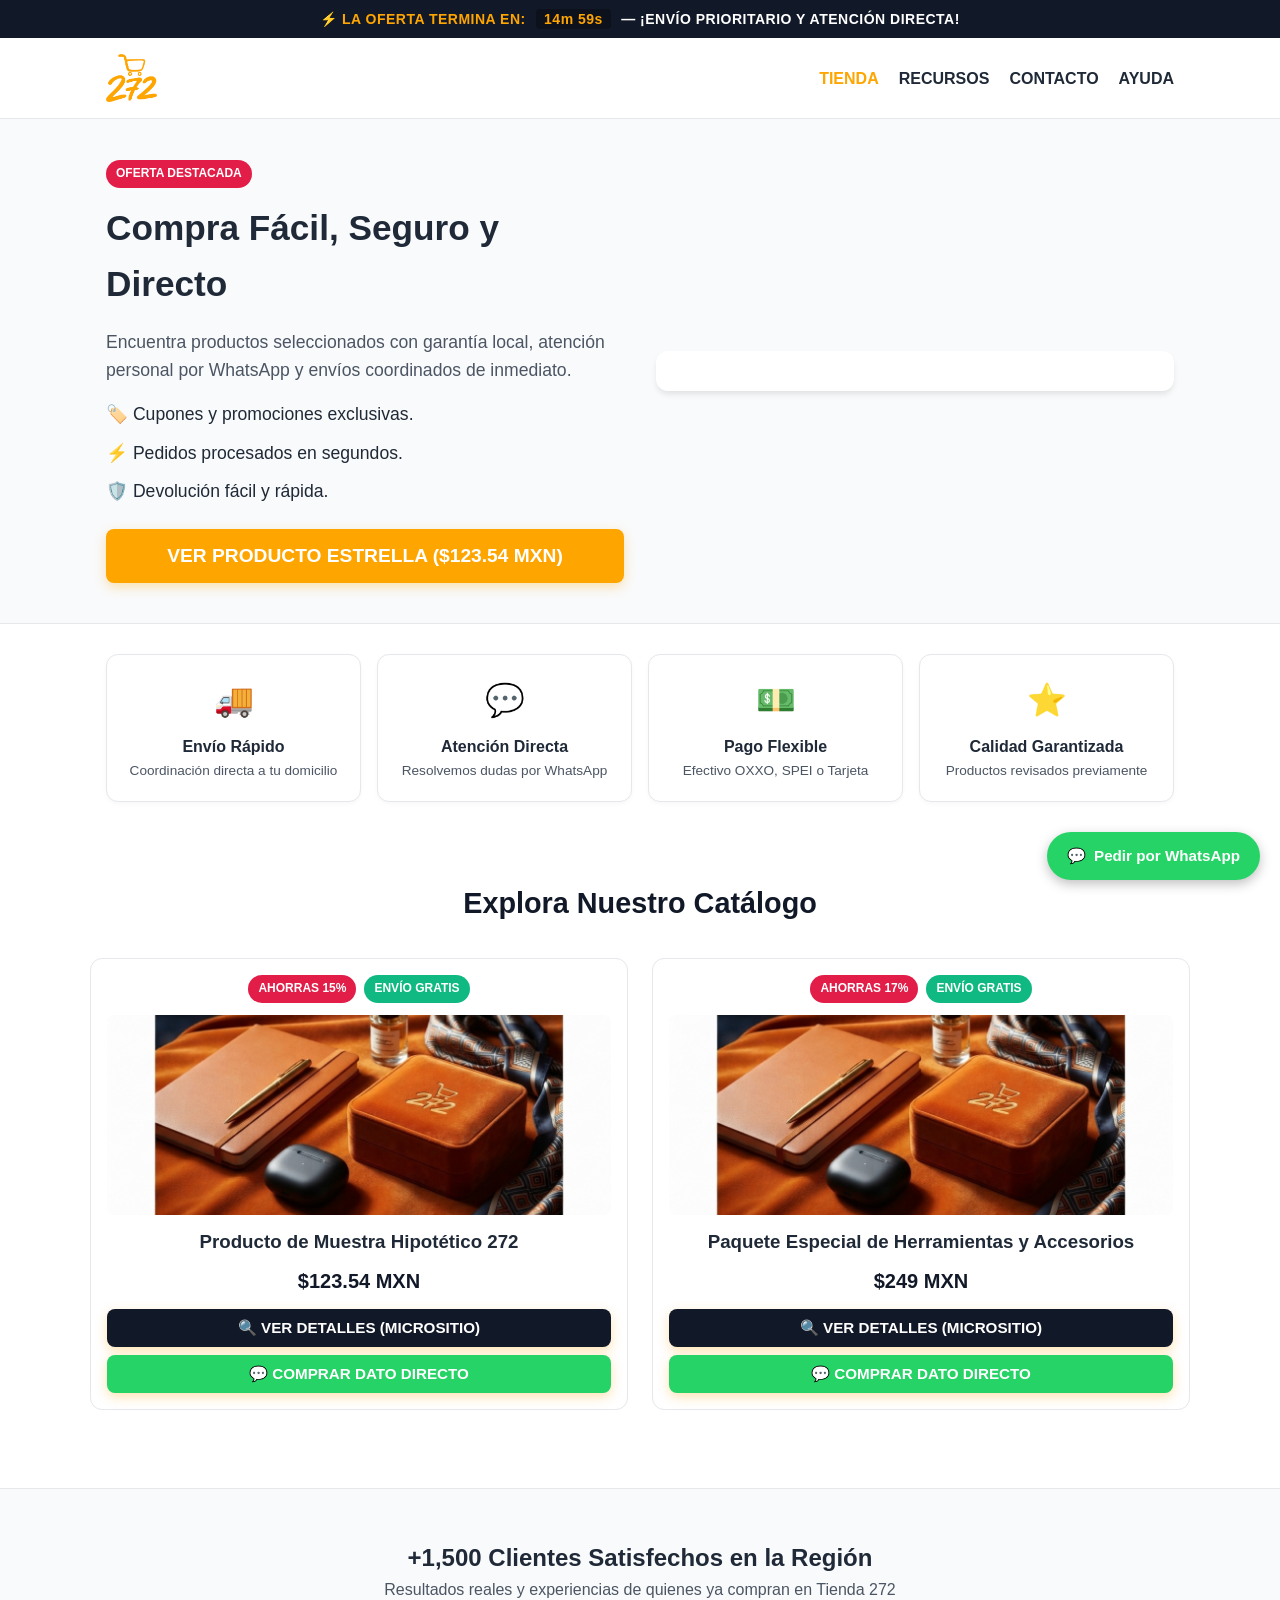
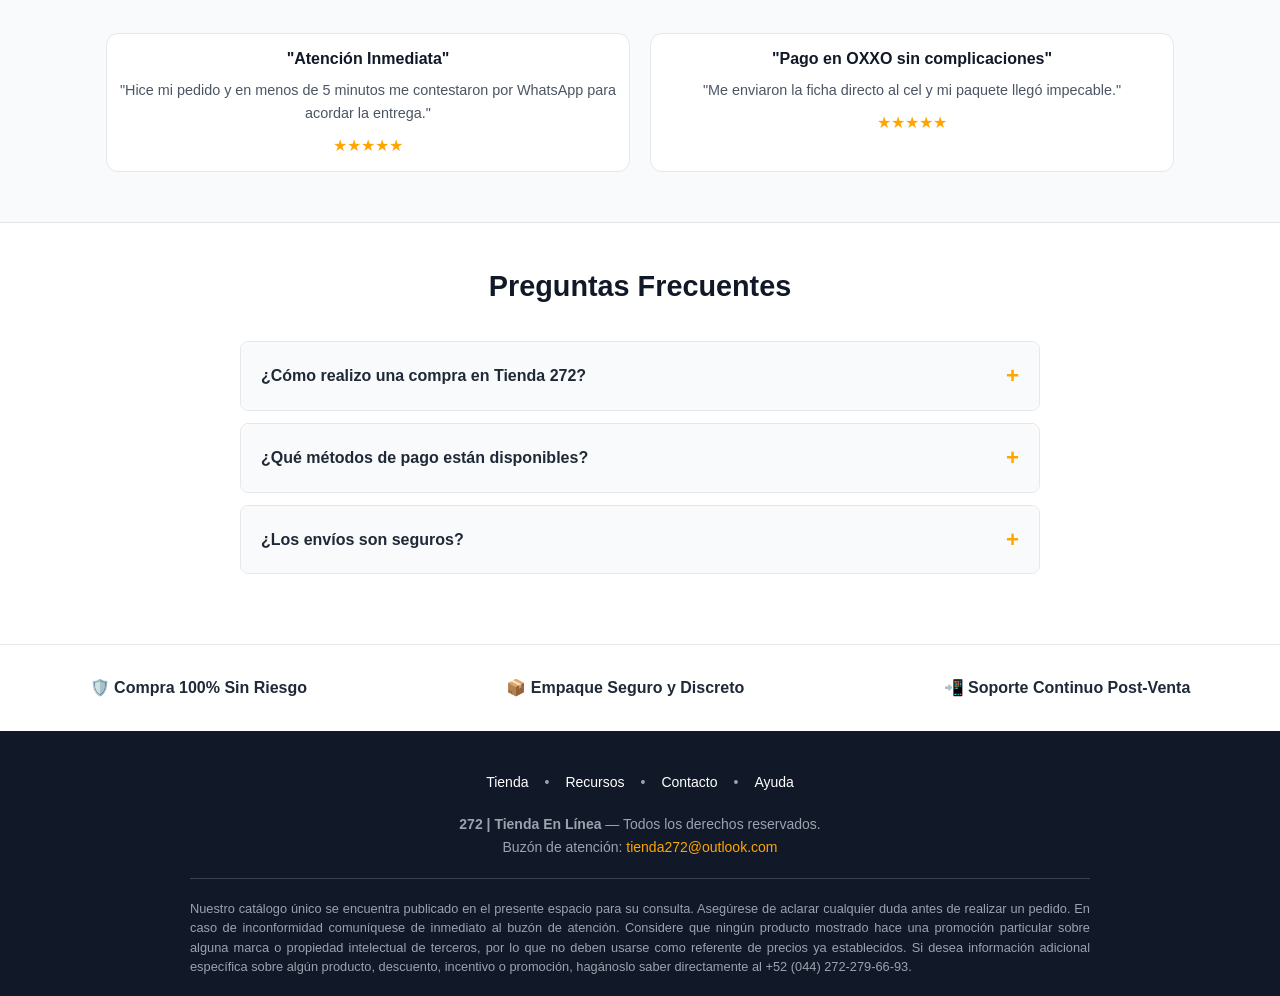
==== index.html @ 4015ac0c "Update index.html" ====
<!DOCTYPE html>
<html lang="es">
<head>
  <meta charset="UTF-8">
  <meta name="viewport" content="width=device-width, initial-scale=1.0">
  <meta name="description" content="Tu nuevo espacio para encontrar OFERTAS GANADORAS - Tienda 272">
  <title>¡Compra fácil, seguro y en línea! | Tienda 272</title>
  <link rel="stylesheet" href="styles.css">
</head>
<body>

  <!-- 1. Barra de Anuncio Superior con TIMER DINÁMICO estilo Bleame -->
  <div class="top-bar">
    ⚡ <span>LA OFERTA TERMINA EN:</span> 
    <span id="banner-timer" style="font-weight: 800; background: rgba(0,0,0,0.3); padding: 2px 8px; border-radius: 4px; margin: 0 6px;">14m 59s</span> 
    — ¡ENVÍO PRIORITARIO Y ATENCIÓN DIRECTA!
  </div>

  <!-- 2. Encabezado de Marca -->
  <header class="header">
    <div class="container header-content">
      <div class="logo">
        <a href="index.html">
          <img src="Imagenes/logo.png" alt="Logotipo de 272">
        </a>
      </div>
      <nav>
        <ul class="nav-links">
          <li><a href="index.html" style="color: var(--primary-color);">TIENDA</a></li>
          <li><a href="recursos.html">RECURSOS</a></li>
          <li><a href="contacto.html">CONTACTO</a></li>
          <li><a href="ayuda.html">AYUDA</a></li>
        </ul>
      </nav>
    </div>
  </header>

  <!-- 3. Bloque Héroe Principal -->
  <section class="hero">
    <div class="container hero-grid">
      <div class="hero-text">
        <span class="badge" style="margin-bottom: 12px; display: inline-block;">OFERTA DESTACADA</span>
        <h1>Compra Fácil, Seguro y Directo</h1>
        <p style="font-size: 1.1rem; color: var(--text-muted); margin-bottom: 16px;">
          Encuentra productos seleccionados con garantía local, atención personal por WhatsApp y envíos coordinados de inmediato.
        </p>
        <ul class="hero-features">
          <li>🏷️ Cupones y promociones exclusivas.</li>
          <li>⚡ Pedidos procesados en segundos.</li>
          <li>🛡️ Devolución fácil y rápida.</li>
        </ul>
        <div style="margin-top: 24px;">
          <a href="producto.html?id=prod-001">
            <button class="btn-buy">VER PRODUCTO ESTRELLA ($123.54 MXN)</button>
          </a>
        </div>
      </div>
      <div class="hero-widget">
        <!-- Widget JotForm -->
        <div id="JFWebsiteWidget-01a0fb468d207000872e0f8fd9fb8fdd6aa9"></div>
        <script src="https://www.jotform.com/website-widgets/embed/01a0fb468d207000872e0f8fd9fb8fdd6aa9" defer></script>
      </div>
    </div>
  </section>

  <!-- 4. Beneficios Rápidos (Value Props) -->
  <section class="container">
    <div class="value-props-grid">
      <div class="value-card">
        <span>🚚</span>
        <h4>Envío Rápido</h4>
        <p style="font-size: 0.85rem; color: var(--text-muted);">Coordinación directa a tu domicilio</p>
      </div>
      <div class="value-card">
        <span>💬</span>
        <h4>Atención Directa</h4>
        <p style="font-size: 0.85rem; color: var(--text-muted);">Resolvemos dudas por WhatsApp</p>
      </div>
      <div class="value-card">
        <span>💵</span>
        <h4>Pago Flexible</h4>
        <p style="font-size: 0.85rem; color: var(--text-muted);">Efectivo OXXO, SPEI o Tarjeta</p>
      </div>
      <div class="value-card">
        <span>⭐</span>
        <h4>Calidad Garantizada</h4>
        <p style="font-size: 0.85rem; color: var(--text-muted);">Productos revisados previamente</p>
      </div>
    </div>
  </section>

  <!-- 5. Catálogo de Productos -->
  <main class="container products-section">
    <h2 class="section-title">Explora Nuestro Catálogo</h2>
    <div id="catalog-container" class="catalog-grid">
      <!-- Carga dinámica desde app.js -->
    </div>
  </main>

  <!-- 6. Prueba Social / Testimonios -->
  <section class="social-proof-section">
    <div class="container">
      <h2>+1,500 Clientes Satisfechos en la Región</h2>
      <p style="color: var(--text-muted);">Resultados reales y experiencias de quienes ya compran en Tienda 272</p>
      
      <div class="comparison-grid">
        <div class="comparison-card">
          <p style="font-weight: 700; color: var(--dark-bg);">"Atención Inmediata"</p>
          <p style="font-size: 0.9rem; color: var(--text-muted); margin: 8px 0;">
            "Hice mi pedido y en menos de 5 minutos me contestaron por WhatsApp para acordar la entrega."
          </p>
          <span style="color: var(--primary-color);">★★★★★</span>
        </div>
        <div class="comparison-card">
          <p style="font-weight: 700; color: var(--dark-bg);">"Pago en OXXO sin complicaciones"</p>
          <p style="font-size: 0.9rem; color: var(--text-muted); margin: 8px 0;">
            "Me enviaron la ficha directo al cel y mi paquete llegó impecable."
          </p>
          <span style="color: var(--primary-color);">★★★★★</span>
        </div>
      </div>
    </div>
  </section>

  <!-- 7. Preguntas Frecuentes Accordion -->
  <section class="container" style="padding: 40px 16px;">
    <h2 class="section-title">Preguntas Frecuentes</h2>
    <div class="faq-container">
      <details class="faq-accordion">
        <summary>¿Cómo realizo una compra en Tienda 272?</summary>
        <p>Solo elige tu producto, haz clic en "Ver Detalles" y presiona el botón de compra por WhatsApp o llena el formulario para recibir atención inmediata.</p>
      </details>
      <details class="faq-accordion">
        <summary>¿Qué métodos de pago están disponibles?</summary>
        <p>Aceptamos depósitos en OXXO, transferencias SPEI, tarjetas de crédito/débito y pagos acordados vía WhatsApp.</p>
      </details>
      <details class="faq-accordion">
        <summary>¿Los envíos son seguros?</summary>
        <p>Sí, coordinamos cada entrega de forma personalizada para garantizar que el producto llegue en óptimas condiciones a tus manos.</p>
      </details>
    </div>
  </section>

  <!-- 8. Garantía de Riesgo Cero -->
  <section class="risk-free-bar">
    <div>
      <strong>🛡️ Compra 100% Sin Riesgo</strong>
    </div>
    <div>
      <strong>📦 Empaque Seguro y Discreto</strong>
    </div>
    <div>
      <strong>📲 Soporte Continuo Post-Venta</strong>
    </div>
  </section>

  <!-- 9. Pie de Página -->
  <footer class="footer">
    <div class="container">
      <div class="footer-nav">
        <a href="index.html">Tienda</a> •
        <a href="recursos.html">Recursos</a> •
        <a href="contacto.html">Contacto</a> •
        <a href="ayuda.html">Ayuda</a>
      </div>

      <p style="text-align: center;">
        <strong>272 | Tienda En Línea</strong> — Todos los derechos reservados.<br>
        Buzón de atención: <a href="mailto:tienda272@outlook.com" style="color: var(--primary-color);">tienda272@outlook.com</a>
      </p>

      <div class="footer-disclaimer">
        Nuestro catálogo único se encuentra publicado en el presente espacio para su consulta. Asegúrese de aclarar cualquier duda antes de realizar un pedido. En caso de inconformidad comuníquese de inmediato al buzón de atención. Considere que ningún producto mostrado hace una promoción particular sobre alguna marca o propiedad intelectual de terceros, por lo que no deben usarse como referente de precios ya establecidos. Si desea información adicional específica sobre algún producto, descuento, incentivo o promoción, hagánoslo saber directamente al +52 (044) 272-279-66-93.
      </div>
    </div>
  </footer>

<!-- Botón Flotante de Atención Directa -->
<a href="https://wa.me/522722796693?text=Hola%20Tienda%20272,%20tengo%20una%20consulta%20sobre%20un%20producto" class="whatsapp-float" target="_blank">
  <span>💬</span> Pedir por WhatsApp
</a>
  
  <script src="app.js"></script>
</body>
</html>
---- styles.css ----
/* ==========================================
   TIENDA 272 - SISTEMA DE ESTILOS GLOBALES
   ========================================== */
:root {
  --primary-color: #ffa500; /* Naranja 272 */
  --primary-hover: #e09200;
  --dark-bg: #111827;      /* Navy / Oscuro elegante */
  --card-bg: #f9fafb;      /* Gris ultra claro para bloques */
  --text-main: #1f2937;    /* Texto principal lectura */
  --text-muted: #4b5563;   /* Texto secundario */
  --accent-red: #e11d48;   /* Etiquetas de descuento */
  --border-color: #e5e7eb;
  --max-width: 1100px;
  --font-family: 'Segoe UI', Roboto, Helvetica, Arial, sans-serif;
}

* {
  box-sizing: border-box;
  margin: 0;
  padding: 0;
}

body {
  font-family: var(--font-family);
  background-color: #ffffff;
  color: var(--text-main);
  line-height: 1.6;
}

a {
  text-decoration: none;
  color: inherit;
}

img {
  max-width: 100%;
  height: auto;
  display: block;
}

.container {
  max-width: var(--max-width);
  margin: 0 auto;
  padding: 0 16px;
}

/* --- BANNER SUPERIOR DE ANUNCIO --- */
.top-bar {
  background-color: var(--dark-bg);
  color: #ffffff;
  text-align: center;
  padding: 8px 16px;
  font-size: 0.875rem;
  font-weight: 600;
  letter-spacing: 0.5px;
}

.top-bar span {
  color: var(--primary-color);
}

/* --- ENCABEZADO Y NAVEGACIÓN --- */
.header {
  background-color: #ffffff;
  border-bottom: 1px solid var(--border-color);
  padding: 16px 0;
  position: sticky;
  top: 0;
  z-index: 100;
}

.header-content {
  display: flex;
  align-items: center;
  justify-content: space-between;
  flex-wrap: wrap;
  gap: 16px;
}

.logo img {
  max-height: 48px;
}

.nav-links {
  display: flex;
  gap: 20px;
  list-style: none;
}

.nav-links a {
  font-weight: 600;
  color: var(--text-main);
  transition: color 0.2s;
}

.nav-links a:hover {
  color: var(--primary-color);
}

/* --- BLOQUE HÉROE --- */
.hero {
  background-color: var(--card-bg);
  padding: 40px 0;
  border-bottom: 1px solid var(--border-color);
}

.hero-grid {
  display: grid;
  grid-template-columns: 1fr 1fr;
  gap: 32px;
  align-items: center;
}

.hero-text h1 {
  font-size: 2.2rem;
  color: var(--text-main);
  margin-bottom: 16px;
}

.hero-features {
  list-style: none;
  margin-top: 16px;
}

.hero-features li {
  font-size: 1.1rem;
  margin-bottom: 10px;
  display: flex;
  align-items: center;
  gap: 8px;
}

.hero-widget {
  background: #ffffff;
  padding: 20px;
  border-radius: 12px;
  box-shadow: 0 4px 6px -1px rgba(0, 0, 0, 0.1);
}

/* --- TARJETA DE PRODUCTO ESTILO DTC (BLEAME/TEMU) --- */
.products-section {
  padding: 48px 0;
}

.section-title {
  text-align: center;
  font-size: 1.8rem;
  margin-bottom: 32px;
  color: var(--dark-bg);
}

.product-card {
  display: grid;
  grid-template-columns: 1fr 1fr;
  gap: 32px;
  background: #ffffff;
  border: 1px solid var(--border-color);
  border-radius: 16px;
  padding: 24px;
  box-shadow: 0 10px 15px -3px rgba(0, 0, 0, 0.05);
}

.product-badges {
  display: flex;
  gap: 8px;
  margin-bottom: 12px;
}

.badge {
  background: var(--accent-red);
  color: #ffffff;
  padding: 4px 10px;
  border-radius: 20px;
  font-size: 0.75rem;
  font-weight: 700;
}

.badge-free-shipping {
  background: #10b981;
}

.product-price-box {
  display: flex;
  align-items: baseline;
  gap: 12px;
  margin: 16px 0;
}

.price-current {
  font-size: 2rem;
  font-weight: 800;
  color: var(--dark-bg);
}

.btn-buy {
  display: block;
  width: 100%;
  background-color: var(--primary-color);
  color: #ffffff;
  text-align: center;
  padding: 16px;
  border-radius: 8px;
  font-size: 1.2rem;
  font-weight: 700;
  border: none;
  cursor: pointer;
  transition: background-color 0.2s;
  box-shadow: 0 4px 12px rgba(255, 166, 0, 0.3);
}

.btn-buy:hover {
  background-color: var(--primary-hover);
}

/* --- BANNER Y PIE DE PÁGINA --- */
.banner {
  text-align: center;
  margin: 40px 0;
}

.footer {
  background-color: var(--dark-bg);
  color: #9ca3af;
  padding: 40px 0 20px 0;
  font-size: 0.875rem;
}

.footer-nav {
  display: flex;
  justify-content: center;
  gap: 16px;
  margin-bottom: 20px;
}

.footer-nav a {
  color: #ffffff;
}

.footer-disclaimer {
  max-width: 900px;
  margin: 20px auto 0 auto;
  line-height: 1.5;
  text-align: justify;
  font-size: 0.8rem;
  border-top: 1px solid #374151;
  padding-top: 20px;
}

/* --- ADAPTABILIDAD PARA MÓVILES --- */
@media (max-width: 768px) {
  .hero-grid, .product-card {
    grid-template-columns: 1fr;
  }
  
  .header-content {
    flex-direction: column;
  }
}

/* ==========================================
   SECCIONES ESTILO BLEAME / DTC
   ========================================== */

/* Bloque de Beneficios Rápidos */
.value-props-grid {
  display: grid;
  grid-template-columns: repeat(auto-fit, minmax(200px, 1fr));
  gap: 16px;
  margin: 30px 0;
  text-align: center;
}

.value-card {
  background: #fff;
  border: 1px solid var(--border-color);
  padding: 20px;
  border-radius: 12px;
  box-shadow: 0 2px 4px rgba(0,0,0,0.03);
}

.value-card span {
  font-size: 2rem;
  display: block;
  margin-bottom: 8px;
}

/* Grilla de Colección estilo "Shop Our Products" */
.catalog-grid {
  display: grid;
  grid-template-columns: repeat(auto-fit, minmax(240px, 1fr));
  gap: 24px;
  margin: 30px 0;
}

.product-item-card {
  background: #fff;
  border: 1px solid var(--border-color);
  border-radius: 12px;
  padding: 16px;
  text-align: center;
  transition: transform 0.2s, box-shadow 0.2s;
}

.product-item-card:hover {
  transform: translateY(-4px);
  box-shadow: 0 10px 20px rgba(0,0,0,0.08);
}

.product-item-card img {
  border-radius: 8px;
  margin-bottom: 12px;
  width: 100%;
  height: 200px;
  object-fit: cover;
}

/* Sección Antes y Después / Testimonios */
.social-proof-section {
  background: var(--card-bg);
  padding: 50px 0;
  text-align: center;
  border-top: 1px solid var(--border-color);
  border-bottom: 1px solid var(--border-color);
}

.comparison-grid {
  display: grid;
  grid-template-columns: repeat(auto-fit, minmax(280px, 1fr));
  gap: 20px;
  margin-top: 30px;
}

.comparison-card {
  background: #fff;
  border-radius: 12px;
  padding: 12px;
  border: 1px solid var(--border-color);
}

/* Acordeón de FAQ */
.faq-container {
  max-width: 800px;
  margin: 30px auto;
}

.faq-accordion {
  background: #fff;
  border: 1px solid var(--border-color);
  border-radius: 8px;
  margin-bottom: 12px;
  overflow: hidden;
}

.faq-accordion summary {
  padding: 16px 20px;
  font-weight: 700;
  cursor: pointer;
  background: var(--card-bg);
  list-style: none;
  display: flex;
  justify-content: space-between;
  align-items: center;
}

.faq-accordion summary::-webkit-details-marker {
  display: none;
}

.faq-accordion summary::after {
  content: "+";
  font-size: 1.4rem;
  color: var(--primary-color);
}

.faq-accordion[open] summary::after {
  content: "−";
}

.faq-accordion p {
  padding: 16px 20px;
  color: var(--text-muted);
  font-size: 0.95rem;
  border-top: 1px solid var(--border-color);
}

/* Barra de Riesgo Cero */
.risk-free-bar {
  display: flex;
  justify-content: space-around;
  flex-wrap: wrap;
  gap: 20px;
  padding: 30px 0;
  text-align: center;
  background: #fff;
  border-top: 1px solid var(--border-color);
}

/* ==========================================
   BOTÓN FLOTANTE DE WHATSAPP (CONVERSIÓN DIRECTA)
   ========================================== */
.whatsapp-float {
  position: fixed;
  bottom: 20px;
  right: 20px;
  background-color: #25d366;
  color: #fff;
  border-radius: 50px;
  padding: 12px 20px;
  font-weight: 700;
  font-size: 0.95rem;
  box-shadow: 0 4px 12px rgba(0,0,0,0.25);
  display: flex;
  align-items: center;
  gap: 8px;
  text-decoration: none;
  z-index: 9999;
  transition: transform 0.2s, background-color 0.2s;
}

.whatsapp-float:hover {
  transform: scale(1.05);
  background-color: #1eb954;
  color: #fff;
}
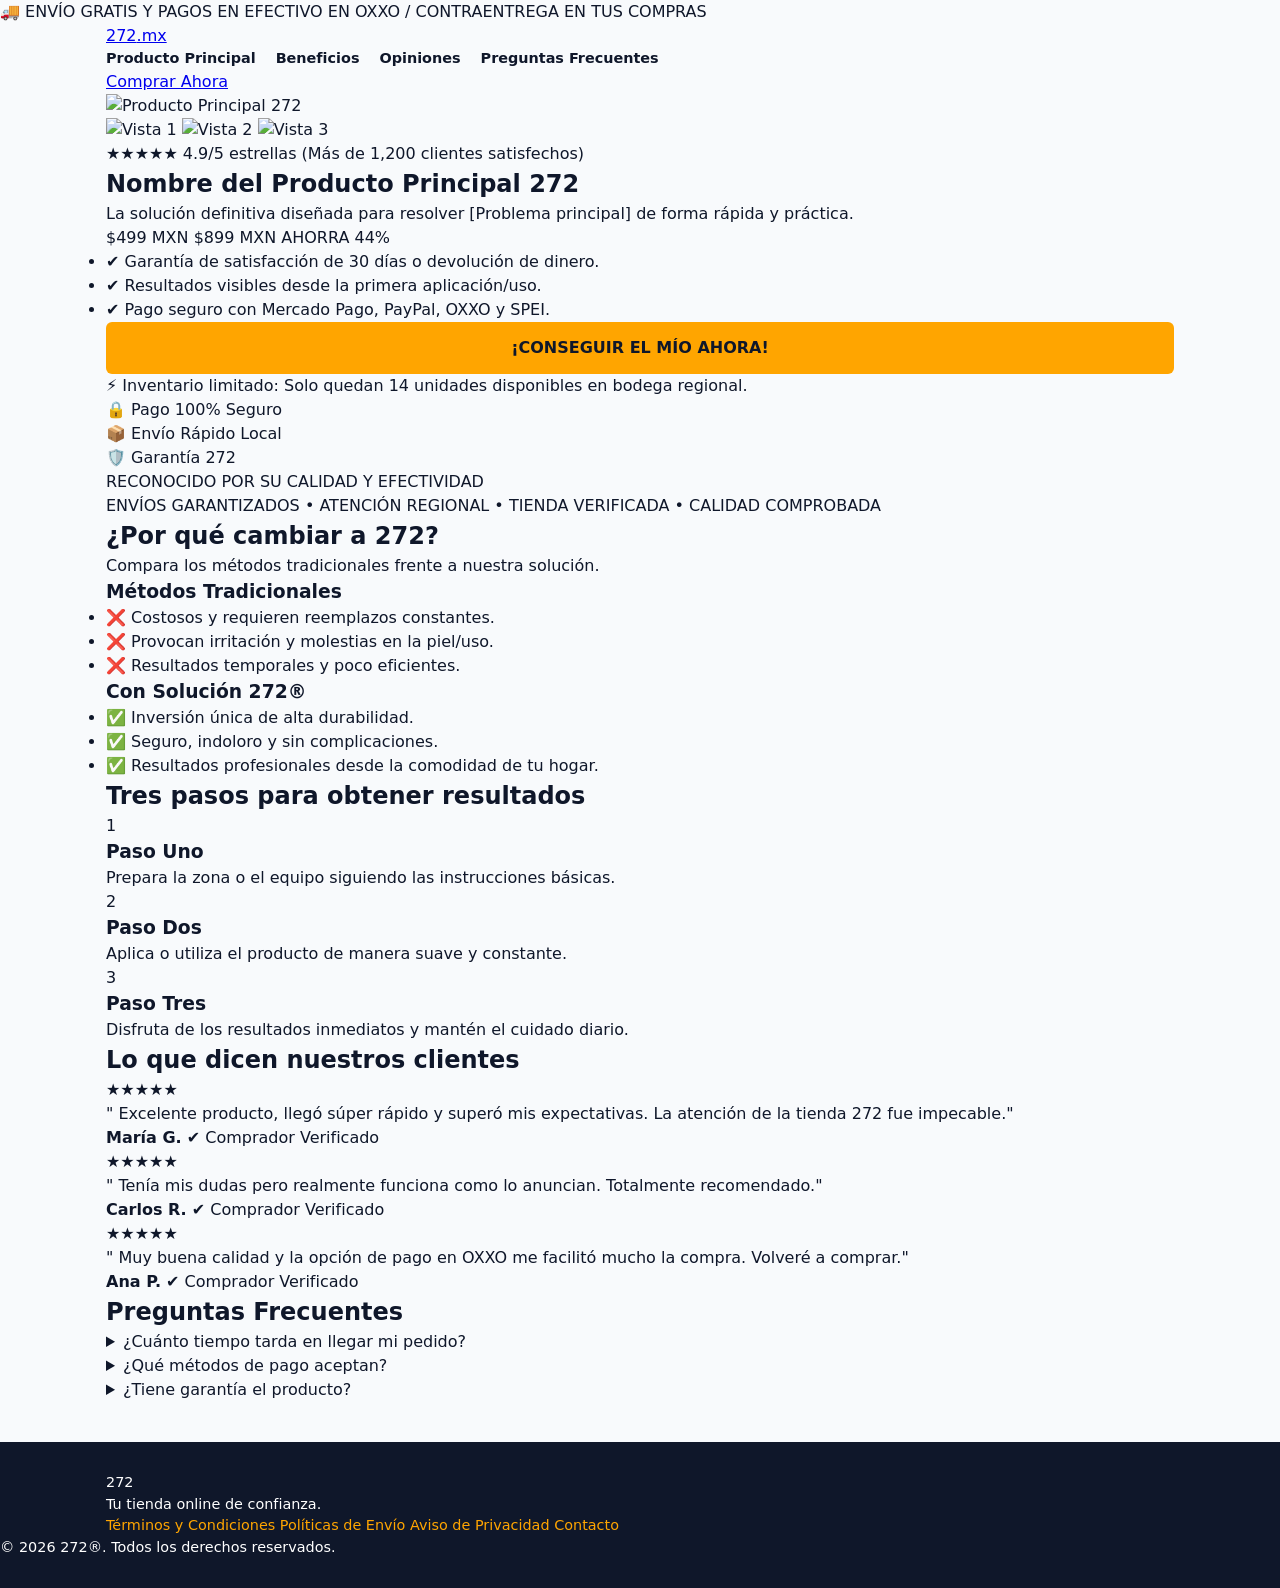
==== commit 42699fbe: "Update index.html" ====
--- a/index.html
+++ b/index.html
@@ -3,183 +3,255 @@
 <head>
   <meta charset="UTF-8">
   <meta name="viewport" content="width=device-width, initial-scale=1.0">
-  <meta name="description" content="Tu nuevo espacio para encontrar OFERTAS GANADORAS - Tienda 272">
-  <title>¡Compra fácil, seguro y en línea! | Tienda 272</title>
+  <title>272® | Tu tienda online de confianza</title>
+  <link rel="preconnect" href="https://fonts.googleapis.com">
+  <link rel="preconnect" href="https://fonts.gstatic.com" crossorigin>
+  <link href="https://fonts.googleapis.com/css2?family=Poppins:wght@400;500;600;700&display=swap" rel="stylesheet">
   <link rel="stylesheet" href="styles.css">
 </head>
 <body>
 
-  <!-- 1. Barra de Anuncio Superior con TIMER DINÁMICO estilo Bleame -->
-  <div class="top-bar">
-    ⚡ <span>LA OFERTA TERMINA EN:</span> 
-    <span id="banner-timer" style="font-weight: 800; background: rgba(0,0,0,0.3); padding: 2px 8px; border-radius: 4px; margin: 0 6px;">14m 59s</span> 
-    — ¡ENVÍO PRIORITARIO Y ATENCIÓN DIRECTA!
+  <!-- 1. BARRA DE ANUNCIOS (ANNOUNCEMENT BAR) -->
+  <div class="announcement-bar">
+    <p><!-- REEMPLAZAR: Texto de anuncio top --> 🚚 ENVÍO GRATIS Y PAGOS EN EFECTIVO EN OXXO / CONTRAENTREGA EN TUS COMPRAS</p>
   </div>
 
-  <!-- 2. Encabezado de Marca -->
-  <header class="header">
-    <div class="container header-content">
-      <div class="logo">
-        <a href="index.html">
-          <img src="Imagenes/logo.png" alt="Logotipo de 272">
-        </a>
-      </div>
-      <nav>
-        <ul class="nav-links">
-          <li><a href="index.html" style="color: var(--primary-color);">TIENDA</a></li>
-          <li><a href="recursos.html">RECURSOS</a></li>
-          <li><a href="contacto.html">CONTACTO</a></li>
-          <li><a href="ayuda.html">AYUDA</a></li>
+  <!-- 2. ENCABEZADO Y NAVEGACIÓN -->
+  <header class="navbar">
+    <div class="container nav-container">
+      <a href="#" class="brand-logo">
+        <!-- REEMPLAZAR: Logo o Nombre de la Marca -->
+        <span class="logo-accent">272</span>.mx
+      </a>
+      <nav class="nav-links">
+        <a href="#producto">Producto Principal</a>
+        <a href="#beneficios">Beneficios</a>
+        <a href="#testimonios">Opiniones</a>
+        <a href="#faq">Preguntas Frecuentes</a>
+      </nav>
+      <div class="nav-actions">
+        <a href="#comprar" class="btn btn-secondary-nav">Comprar Ahora</a>
+      </div>
+    </div>
+  </header>
+
+  <!-- 3. HERO SECTION / PRODUCTO PRINCIPAL (Estructura Bleame) -->
+  <section class="hero-section" id="producto">
+    <div class="container hero-grid">
+      
+      <!-- Galería de imágenes / Producto -->
+      <div class="product-gallery">
+        <div class="main-image-container">
+          <!-- REEMPLAZAR: Imagen principal del producto -->
+          <img src="https://via.placeholder.com/600x600?text=Imagen+Principal+Producto" alt="Producto Principal 272" id="mainImage">
+        </div>
+        <div class="thumbnail-list">
+          <!-- REEMPLAZAR: Miniaturas del producto -->
+          <img src="https://via.placeholder.com/100x100?text=Vista+1" class="thumb active" alt="Vista 1">
+          <img src="https://via.placeholder.com/100x100?text=Vista+2" class="thumb" alt="Vista 2">
+          <img src="https://via.placeholder.com/100x100?text=Vista+3" class="thumb" alt="Vista 3">
+        </div>
+      </div>
+
+      <!-- Información y Formulario de Compra -->
+      <div class="product-details">
+        
+        <!-- Social Proof Rápida -->
+        <div class="rating-badge">
+          <span class="stars">★★★★★</span>
+          <span class="rating-text"><!-- REEMPLAZAR: Calificación y número de reseñas --> 4.9/5 estrellas (Más de 1,200 clientes satisfechos)</span>
+        </div>
+
+        <h1 class="product-title"><!-- REEMPLAZAR: Título del Producto Principal --> Nombre del Producto Principal 272</h1>
+        
+        <p class="product-subtitle"><!-- REEMPLAZAR: Subtítulo de beneficio clave --> La solución definitiva diseñada para resolver [Problema principal] de forma rápida y práctica.</p>
+
+        <!-- Precios y Descuentos -->
+        <div class="price-container">
+          <span class="price-current"><!-- REEMPLAZAR: Precio Oferta --> $499 MXN</span>
+          <span class="price-original"><!-- REEMPLAZAR: Precio Regular --> $899 MXN</span>
+          <span class="badge-discount"><!-- REEMPLAZAR: Porcentaje Descuento --> AHORRA 44%</span>
+        </div>
+
+        <!-- Puntos destacados de valor rápido (Bullets) -->
+        <ul class="quick-highlights">
+          <li>✔ <!-- REEMPLAZAR: Destacado 1 --> Garantía de satisfacción de 30 días o devolución de dinero.</li>
+          <li>✔ <!-- REEMPLAZAR: Destacado 2 --> Resultados visibles desde la primera aplicación/uso.</li>
+          <li>✔ <!-- REEMPLAZAR: Destacado 3 --> Pago seguro con Mercado Pago, PayPal, OXXO y SPEI.</li>
         </ul>
-      </nav>
-    </div>
-  </header>
-
-  <!-- 3. Bloque Héroe Principal -->
-  <section class="hero">
-    <div class="container hero-grid">
-      <div class="hero-text">
-        <span class="badge" style="margin-bottom: 12px; display: inline-block;">OFERTA DESTACADA</span>
-        <h1>Compra Fácil, Seguro y Directo</h1>
-        <p style="font-size: 1.1rem; color: var(--text-muted); margin-bottom: 16px;">
-          Encuentra productos seleccionados con garantía local, atención personal por WhatsApp y envíos coordinados de inmediato.
-        </p>
-        <ul class="hero-features">
-          <li>🏷️ Cupones y promociones exclusivas.</li>
-          <li>⚡ Pedidos procesados en segundos.</li>
-          <li>🛡️ Devolución fácil y rápida.</li>
-        </ul>
-        <div style="margin-top: 24px;">
-          <a href="producto.html?id=prod-001">
-            <button class="btn-buy">VER PRODUCTO ESTRELLA ($123.54 MXN)</button>
+
+        <!-- Botón de Acción Principal CTA -->
+        <div class="cta-box" id="comprar">
+          <a href="#checkout" class="btn btn-primary btn-block">
+            <!-- REEMPLAZAR: Texto de Llamada a la Acción -->
+            ¡CONSEGUIR EL MÍO AHORA!
           </a>
-        </div>
-      </div>
-      <div class="hero-widget">
-        <!-- Widget JotForm -->
-        <div id="JFWebsiteWidget-01a0fb468d207000872e0f8fd9fb8fdd6aa9"></div>
-        <script src="https://www.jotform.com/website-widgets/embed/01a0fb468d207000872e0f8fd9fb8fdd6aa9" defer></script>
-      </div>
-    </div>
-  </section>
-
-  <!-- 4. Beneficios Rápidos (Value Props) -->
-  <section class="container">
-    <div class="value-props-grid">
-      <div class="value-card">
-        <span>🚚</span>
-        <h4>Envío Rápido</h4>
-        <p style="font-size: 0.85rem; color: var(--text-muted);">Coordinación directa a tu domicilio</p>
-      </div>
-      <div class="value-card">
-        <span>💬</span>
-        <h4>Atención Directa</h4>
-        <p style="font-size: 0.85rem; color: var(--text-muted);">Resolvemos dudas por WhatsApp</p>
-      </div>
-      <div class="value-card">
-        <span>💵</span>
-        <h4>Pago Flexible</h4>
-        <p style="font-size: 0.85rem; color: var(--text-muted);">Efectivo OXXO, SPEI o Tarjeta</p>
-      </div>
-      <div class="value-card">
-        <span>⭐</span>
-        <h4>Calidad Garantizada</h4>
-        <p style="font-size: 0.85rem; color: var(--text-muted);">Productos revisados previamente</p>
-      </div>
-    </div>
-  </section>
-
-  <!-- 5. Catálogo de Productos -->
-  <main class="container products-section">
-    <h2 class="section-title">Explora Nuestro Catálogo</h2>
-    <div id="catalog-container" class="catalog-grid">
-      <!-- Carga dinámica desde app.js -->
-    </div>
-  </main>
-
-  <!-- 6. Prueba Social / Testimonios -->
-  <section class="social-proof-section">
-    <div class="container">
-      <h2>+1,500 Clientes Satisfechos en la Región</h2>
-      <p style="color: var(--text-muted);">Resultados reales y experiencias de quienes ya compran en Tienda 272</p>
-      
-      <div class="comparison-grid">
-        <div class="comparison-card">
-          <p style="font-weight: 700; color: var(--dark-bg);">"Atención Inmediata"</p>
-          <p style="font-size: 0.9rem; color: var(--text-muted); margin: 8px 0;">
-            "Hice mi pedido y en menos de 5 minutos me contestaron por WhatsApp para acordar la entrega."
-          </p>
-          <span style="color: var(--primary-color);">★★★★★</span>
-        </div>
-        <div class="comparison-card">
-          <p style="font-weight: 700; color: var(--dark-bg);">"Pago en OXXO sin complicaciones"</p>
-          <p style="font-size: 0.9rem; color: var(--text-muted); margin: 8px 0;">
-            "Me enviaron la ficha directo al cel y mi paquete llegó impecable."
-          </p>
-          <span style="color: var(--primary-color);">★★★★★</span>
-        </div>
-      </div>
-    </div>
-  </section>
-
-  <!-- 7. Preguntas Frecuentes Accordion -->
-  <section class="container" style="padding: 40px 16px;">
-    <h2 class="section-title">Preguntas Frecuentes</h2>
-    <div class="faq-container">
-      <details class="faq-accordion">
-        <summary>¿Cómo realizo una compra en Tienda 272?</summary>
-        <p>Solo elige tu producto, haz clic en "Ver Detalles" y presiona el botón de compra por WhatsApp o llena el formulario para recibir atención inmediata.</p>
-      </details>
-      <details class="faq-accordion">
-        <summary>¿Qué métodos de pago están disponibles?</summary>
-        <p>Aceptamos depósitos en OXXO, transferencias SPEI, tarjetas de crédito/débito y pagos acordados vía WhatsApp.</p>
-      </details>
-      <details class="faq-accordion">
-        <summary>¿Los envíos son seguros?</summary>
-        <p>Sí, coordinamos cada entrega de forma personalizada para garantizar que el producto llegue en óptimas condiciones a tus manos.</p>
-      </details>
-    </div>
-  </section>
-
-  <!-- 8. Garantía de Riesgo Cero -->
-  <section class="risk-free-bar">
-    <div>
-      <strong>🛡️ Compra 100% Sin Riesgo</strong>
-    </div>
-    <div>
-      <strong>📦 Empaque Seguro y Discreto</strong>
-    </div>
-    <div>
-      <strong>📲 Soporte Continuo Post-Venta</strong>
-    </div>
-  </section>
-
-  <!-- 9. Pie de Página -->
+          <p class="stock-urgency">⚡ <!-- REEMPLAZAR: Texto de urgencia/inventario --> Inventario limitado: Solo quedan 14 unidades disponibles en bodega regional.</p>
+        </div>
+
+        <!-- Badges de confianza -->
+        <div class="trust-badges">
+          <div class="badge-item">🔒 Pago 100% Seguro</div>
+          <div class="badge-item">📦 Envío Rápido Local</div>
+          <div class="badge-item">🛡️ Garantía 272</div>
+        </div>
+
+      </div>
+    </div>
+  </section>
+
+  <!-- 4. BANNER DE PRENSA Y LOGOS (AS SEEN IN / VISTO EN) -->
+  <section class="press-banner">
+    <div class="container">
+      <p class="press-title">RECONOCIDO POR SU CALIDAD Y EFECTIVIDAD</p>
+      <div class="press-logos">
+        <!-- REEMPLAZAR: Textos o logos de medios o atributos de confianza -->
+        <span>ENVÍOS GARANTIZADOS</span>
+        <span>•</span>
+        <span>ATENCIÓN REGIONAL</span>
+        <span>•</span>
+        <span>TIENDA VERIFICADA</span>
+        <span>•</span>
+        <span>CALIDAD COMPROBADA</span>
+      </div>
+    </div>
+  </section>
+
+  <!-- 5. SECCIÓN ANTES Y DESPUÉS / COMPARATIVA (Problem-Agitation) -->
+  <section class="comparison-section">
+    <div class="container">
+      <h2 class="section-title"><!-- REEMPLAZAR: Título Comparativo --> ¿Por qué cambiar a 272?</h2>
+      <p class="section-subtitle"><!-- REEMPLAZAR: Subtítulo --> Compara los métodos tradicionales frente a nuestra solución.</p>
+      
+      <div class="comparison-table">
+        <div class="table-column competitor-col">
+          <h3>Métodos Tradicionales</h3>
+          <ul>
+            <li>❌ <!-- REEMPLAZAR --> Costosos y requieren reemplazos constantes.</li>
+            <li>❌ <!-- REEMPLAZAR --> Provocan irritación y molestias en la piel/uso.</li>
+            <li>❌ <!-- REEMPLAZAR --> Resultados temporales y poco eficientes.</li>
+          </ul>
+        </div>
+        <div class="table-column brand-col">
+          <h3>Con Solución 272®</h3>
+          <ul>
+            <li>✅ <!-- REEMPLAZAR --> Inversión única de alta durabilidad.</li>
+            <li>✅ <!-- REEMPLAZAR --> Seguro, indoloro y sin complicaciones.</li>
+            <li>✅ <!-- REEMPLAZAR --> Resultados profesionales desde la comodidad de tu hogar.</li>
+          </ul>
+        </div>
+      </div>
+    </div>
+  </section>
+
+  <!-- 6. CÓMO FUNCIONA / PASOS SIMPLES -->
+  <section class="how-it-works">
+    <div class="container">
+      <h2 class="section-title"><!-- REEMPLAZAR --> Tres pasos para obtener resultados</h2>
+      
+      <div class="steps-grid">
+        <div class="step-card">
+          <div class="step-number">1</div>
+          <h3><!-- REEMPLAZAR: Paso 1 --> Paso Uno</h3>
+          <p><!-- REEMPLAZAR: Descripción 1 --> Prepara la zona o el equipo siguiendo las instrucciones básicas.</p>
+        </div>
+        <div class="step-card">
+          <div class="step-number">2</div>
+          <h3><!-- REEMPLAZAR: Paso 2 --> Paso Dos</h3>
+          <p><!-- REEMPLAZAR: Descripción 2 --> Aplica o utiliza el producto de manera suave y constante.</p>
+        </div>
+        <div class="step-card">
+          <div class="step-number">3</div>
+          <h3><!-- REEMPLAZAR: Paso 3 --> Paso Tres</h3>
+          <p><!-- REEMPLAZAR: Descripción 3 --> Disfruta de los resultados inmediatos y mantén el cuidado diario.</p>
+        </div>
+      </div>
+    </div>
+  </section>
+
+  <!-- 7. PRUEBA SOCIAL / RESEÑAS DE CLIENTES -->
+  <section class="reviews-section" id="testimonios">
+    <div class="container">
+      <h2 class="section-title"><!-- REEMPLAZAR --> Lo que dicen nuestros clientes</h2>
+      
+      <div class="reviews-grid">
+        
+        <!-- Reseña 1 -->
+        <div class="review-card">
+          <div class="review-stars">★★★★★</div>
+          <p class="review-comment">"<!-- REEMPLAZAR: Comentario 1 --> Excelente producto, llegó súper rápido y superó mis expectativas. La atención de la tienda 272 fue impecable."</p>
+          <div class="review-author">
+            <strong><!-- REEMPLAZAR: Nombre 1 --> María G.</strong>
+            <span class="verified-buyer">✔ Comprador Verificado</span>
+          </div>
+        </div>
+
+        <!-- Reseña 2 -->
+        <div class="review-card">
+          <div class="review-stars">★★★★★</div>
+          <p class="review-comment">"<!-- REEMPLAZAR: Comentario 2 --> Tenía mis dudas pero realmente funciona como lo anuncian. Totalmente recomendado."</p>
+          <div class="review-author">
+            <strong><!-- REEMPLAZAR: Nombre 2 --> Carlos R.</strong>
+            <span class="verified-buyer">✔ Comprador Verificado</span>
+          </div>
+        </div>
+
+        <!-- Reseña 3 -->
+        <div class="review-card">
+          <div class="review-stars">★★★★★</div>
+          <p class="review-comment">"<!-- REEMPLAZAR: Comentario 3 --> Muy buena calidad y la opción de pago en OXXO me facilitó mucho la compra. Volveré a comprar."</p>
+          <div class="review-author">
+            <strong><!-- REEMPLAZAR: Nombre 3 --> Ana P.</strong>
+            <span class="verified-buyer">✔ Comprador Verificado</span>
+          </div>
+        </div>
+
+      </div>
+    </div>
+  </section>
+
+  <!-- 8. PREGUNTAS FRECUENTES (FAQ) -->
+  <section class="faq-section" id="faq">
+    <div class="container">
+      <h2 class="section-title"><!-- REEMPLAZAR --> Preguntas Frecuentes</h2>
+      
+      <div class="faq-list">
+        <details class="faq-item">
+          <summary><!-- REEMPLAZAR: Pregunta 1 --> ¿Cuánto tiempo tarda en llegar mi pedido?</summary>
+          <p><!-- REEMPLAZAR: Respuesta 1 --> Los envíos locales y regionales se entregan normalmente entre 24 y 48 horas hábiles después de confirmar la compra.</p>
+        </details>
+
+        <details class="faq-item">
+          <summary><!-- REEMPLAZAR: Pregunta 2 --> ¿Qué métodos de pago aceptan?</summary>
+          <p><!-- REEMPLAZAR: Respuesta 2 --> Aceptamos tarjetas de débito/crédito via Mercado Pago, PayPal, pagos en efectivo en OXXO y transferencias bancarias (SPEI).</p>
+        </details>
+
+        <details class="faq-item">
+          <summary><!-- REEMPLAZAR: Pregunta 3 --> ¿Tiene garantía el producto?</summary>
+          <p><!-- REEMPLAZAR: Respuesta 3 --> Sí, ofrecemos garantía de satisfacción de 30 días directos con nuestra tienda.</p>
+        </details>
+      </div>
+    </div>
+  </section>
+
+  <!-- 9. PIE DE PÁGINA (FOOTER) -->
   <footer class="footer">
-    <div class="container">
-      <div class="footer-nav">
-        <a href="index.html">Tienda</a> •
-        <a href="recursos.html">Recursos</a> •
-        <a href="contacto.html">Contacto</a> •
-        <a href="ayuda.html">Ayuda</a>
-      </div>
-
-      <p style="text-align: center;">
-        <strong>272 | Tienda En Línea</strong> — Todos los derechos reservados.<br>
-        Buzón de atención: <a href="mailto:tienda272@outlook.com" style="color: var(--primary-color);">tienda272@outlook.com</a>
-      </p>
-
-      <div class="footer-disclaimer">
-        Nuestro catálogo único se encuentra publicado en el presente espacio para su consulta. Asegúrese de aclarar cualquier duda antes de realizar un pedido. En caso de inconformidad comuníquese de inmediato al buzón de atención. Considere que ningún producto mostrado hace una promoción particular sobre alguna marca o propiedad intelectual de terceros, por lo que no deben usarse como referente de precios ya establecidos. Si desea información adicional específica sobre algún producto, descuento, incentivo o promoción, hagánoslo saber directamente al +52 (044) 272-279-66-93.
-      </div>
+    <div class="container footer-content">
+      <div class="footer-brand">
+        <span class="logo-accent">272</span>
+        <p>Tu tienda online de confianza.</p>
+      </div>
+      <div class="footer-links">
+        <a href="#">Términos y Condiciones</a>
+        <a href="#">Políticas de Envío</a>
+        <a href="#">Aviso de Privacidad</a>
+        <a href="#">Contacto</a>
+      </div>
+    </div>
+    <div class="footer-bottom">
+      <p>&copy; 2026 272®. Todos los derechos reservados.</p>
     </div>
   </footer>
 
-<!-- Botón Flotante de Atención Directa -->
-<a href="https://wa.me/522722796693?text=Hola%20Tienda%20272,%20tengo%20una%20consulta%20sobre%20un%20producto" class="whatsapp-float" target="_blank">
-  <span>💬</span> Pedir por WhatsApp
-</a>
-  
-  <script src="app.js"></script>
 </body>
 </html>
--- a/styles.css
+++ b/styles.css
@@ -1,84 +1,78 @@
 /* ==========================================
-   TIENDA 272 - SISTEMA DE ESTILOS GLOBALES
+   VARIABLES DE MARCA 272 (ESTILO BLEAME / TEMU)
    ========================================== */
 :root {
-  --primary-color: #ffa500; /* Naranja 272 */
-  --primary-hover: #e09200;
-  --dark-bg: #111827;      /* Navy / Oscuro elegante */
-  --card-bg: #f9fafb;      /* Gris ultra claro para bloques */
-  --text-main: #1f2937;    /* Texto principal lectura */
-  --text-muted: #4b5563;   /* Texto secundario */
-  --accent-red: #e11d48;   /* Etiquetas de descuento */
-  --border-color: #e5e7eb;
-  --max-width: 1100px;
-  --font-family: 'Segoe UI', Roboto, Helvetica, Arial, sans-serif;
+  --primary-color: #ffa500;       /* Naranja Marca 272 */
+  --primary-hover: #e09200;       /* Naranja Oscuro */
+  --dark-accent: #0f172a;         /* Azul Noche Profundo */
+  --light-bg: #f8fafc;           /* Fondo Neutro Claro */
+  --card-bg: #ffffff;            /* Tarjetas Blancas */
+  --text-main: #0f172a;          /* Texto Oscuro */
+  --text-muted: #64748b;         /* Texto Secundario */
+  --border-color: #e2e8f0;       /* Borde Fino */
+  --accent-green: #25d366;       /* Verde WhatsApp */
+  --font-family: system-ui, -apple-system, BlinkMacSystemFont, 'Segoe UI', Roboto, sans-serif;
 }
 
 * {
-  box-sizing: border-box;
   margin: 0;
   padding: 0;
+  box-sizing: border-box;
 }
 
 body {
   font-family: var(--font-family);
-  background-color: #ffffff;
+  background-color: var(--light-bg);
   color: var(--text-main);
-  line-height: 1.6;
+  line-height: 1.5;
 }
 
-a {
-  text-decoration: none;
-  color: inherit;
-}
-
-img {
-  max-width: 100%;
-  height: auto;
-  display: block;
-}
-
-.container {
-  max-width: var(--max-width);
-  margin: 0 auto;
-  padding: 0 16px;
-}
-
-/* --- BANNER SUPERIOR DE ANUNCIO --- */
+/* ==========================================
+   BARRA SUPERIOR DE URGENCIA (TEMU STYLE)
+   ========================================== */
 .top-bar {
-  background-color: var(--dark-bg);
+  background-color: var(--dark-accent);
   color: #ffffff;
   text-align: center;
-  padding: 8px 16px;
-  font-size: 0.875rem;
+  padding: 8px 12px;
+  font-size: 0.85rem;
   font-weight: 600;
   letter-spacing: 0.5px;
 }
 
 .top-bar span {
   color: var(--primary-color);
+  font-weight: 800;
 }
 
-/* --- ENCABEZADO Y NAVEGACIÓN --- */
+/* ==========================================
+   HEADER Y NAVEGACIÓN
+   ========================================== */
 .header {
   background-color: #ffffff;
   border-bottom: 1px solid var(--border-color);
-  padding: 16px 0;
+  padding: 12px 0;
   position: sticky;
   top: 0;
-  z-index: 100;
+  z-index: 1000;
+}
+
+.container {
+  max-width: 1100px;
+  margin: 0 auto;
+  padding: 0 16px;
 }
 
 .header-content {
   display: flex;
+  justify-content: space-between;
   align-items: center;
-  justify-content: space-between;
-  flex-wrap: wrap;
-  gap: 16px;
 }
 
 .logo img {
-  max-height: 48px;
+  max-height: 42px;
+  width: auto;
+  display: block;
 }
 
 .nav-links {
@@ -88,8 +82,10 @@
 }
 
 .nav-links a {
-  font-weight: 600;
+  text-decoration: none;
   color: var(--text-main);
+  font-weight: 700;
+  font-size: 0.9rem;
   transition: color 0.2s;
 }
 
@@ -97,318 +93,44 @@
   color: var(--primary-color);
 }
 
-/* --- BLOQUE HÉROE --- */
-.hero {
-  background-color: var(--card-bg);
-  padding: 40px 0;
-  border-bottom: 1px solid var(--border-color);
+/* ==========================================
+   BOTONES DE CONVERSIÓN Y ACCIÓN
+   ========================================== */
+.btn-primary, .btn-buy {
+  background-color: var(--primary-color) !important;
+  color: #0f172a !important;
+  font-weight: 800;
+  border: none;
+  border-radius: 6px;
+  padding: 14px 20px;
+  cursor: pointer;
+  width: 100%;
+  font-size: 1rem;
+  transition: background-color 0.2s, transform 0.1s;
+  text-align: center;
+  display: inline-block;
+  text-decoration: none;
 }
 
-.hero-grid {
-  display: grid;
-  grid-template-columns: 1fr 1fr;
-  gap: 32px;
-  align-items: center;
-}
-
-.hero-text h1 {
-  font-size: 2.2rem;
-  color: var(--text-main);
-  margin-bottom: 16px;
-}
-
-.hero-features {
-  list-style: none;
-  margin-top: 16px;
-}
-
-.hero-features li {
-  font-size: 1.1rem;
-  margin-bottom: 10px;
-  display: flex;
-  align-items: center;
-  gap: 8px;
-}
-
-.hero-widget {
-  background: #ffffff;
-  padding: 20px;
-  border-radius: 12px;
-  box-shadow: 0 4px 6px -1px rgba(0, 0, 0, 0.1);
-}
-
-/* --- TARJETA DE PRODUCTO ESTILO DTC (BLEAME/TEMU) --- */
-.products-section {
-  padding: 48px 0;
-}
-
-.section-title {
-  text-align: center;
-  font-size: 1.8rem;
-  margin-bottom: 32px;
-  color: var(--dark-bg);
-}
-
-.product-card {
-  display: grid;
-  grid-template-columns: 1fr 1fr;
-  gap: 32px;
-  background: #ffffff;
-  border: 1px solid var(--border-color);
-  border-radius: 16px;
-  padding: 24px;
-  box-shadow: 0 10px 15px -3px rgba(0, 0, 0, 0.05);
-}
-
-.product-badges {
-  display: flex;
-  gap: 8px;
-  margin-bottom: 12px;
-}
-
-.badge {
-  background: var(--accent-red);
-  color: #ffffff;
-  padding: 4px 10px;
-  border-radius: 20px;
-  font-size: 0.75rem;
-  font-weight: 700;
-}
-
-.badge-free-shipping {
-  background: #10b981;
-}
-
-.product-price-box {
-  display: flex;
-  align-items: baseline;
-  gap: 12px;
-  margin: 16px 0;
-}
-
-.price-current {
-  font-size: 2rem;
-  font-weight: 800;
-  color: var(--dark-bg);
-}
-
-.btn-buy {
-  display: block;
-  width: 100%;
-  background-color: var(--primary-color);
-  color: #ffffff;
-  text-align: center;
-  padding: 16px;
-  border-radius: 8px;
-  font-size: 1.2rem;
-  font-weight: 700;
-  border: none;
-  cursor: pointer;
-  transition: background-color 0.2s;
-  box-shadow: 0 4px 12px rgba(255, 166, 0, 0.3);
-}
-
-.btn-buy:hover {
-  background-color: var(--primary-hover);
-}
-
-/* --- BANNER Y PIE DE PÁGINA --- */
-.banner {
-  text-align: center;
-  margin: 40px 0;
-}
-
-.footer {
-  background-color: var(--dark-bg);
-  color: #9ca3af;
-  padding: 40px 0 20px 0;
-  font-size: 0.875rem;
-}
-
-.footer-nav {
-  display: flex;
-  justify-content: center;
-  gap: 16px;
-  margin-bottom: 20px;
-}
-
-.footer-nav a {
-  color: #ffffff;
-}
-
-.footer-disclaimer {
-  max-width: 900px;
-  margin: 20px auto 0 auto;
-  line-height: 1.5;
-  text-align: justify;
-  font-size: 0.8rem;
-  border-top: 1px solid #374151;
-  padding-top: 20px;
-}
-
-/* --- ADAPTABILIDAD PARA MÓVILES --- */
-@media (max-width: 768px) {
-  .hero-grid, .product-card {
-    grid-template-columns: 1fr;
-  }
-  
-  .header-content {
-    flex-direction: column;
-  }
+.btn-primary:hover, .btn-buy:hover {
+  background-color: var(--primary-hover) !important;
+  transform: translateY(-1px);
 }
 
 /* ==========================================
-   SECCIONES ESTILO BLEAME / DTC
-   ========================================== */
-
-/* Bloque de Beneficios Rápidos */
-.value-props-grid {
-  display: grid;
-  grid-template-columns: repeat(auto-fit, minmax(200px, 1fr));
-  gap: 16px;
-  margin: 30px 0;
-  text-align: center;
-}
-
-.value-card {
-  background: #fff;
-  border: 1px solid var(--border-color);
-  padding: 20px;
-  border-radius: 12px;
-  box-shadow: 0 2px 4px rgba(0,0,0,0.03);
-}
-
-.value-card span {
-  font-size: 2rem;
-  display: block;
-  margin-bottom: 8px;
-}
-
-/* Grilla de Colección estilo "Shop Our Products" */
-.catalog-grid {
-  display: grid;
-  grid-template-columns: repeat(auto-fit, minmax(240px, 1fr));
-  gap: 24px;
-  margin: 30px 0;
-}
-
-.product-item-card {
-  background: #fff;
-  border: 1px solid var(--border-color);
-  border-radius: 12px;
-  padding: 16px;
-  text-align: center;
-  transition: transform 0.2s, box-shadow 0.2s;
-}
-
-.product-item-card:hover {
-  transform: translateY(-4px);
-  box-shadow: 0 10px 20px rgba(0,0,0,0.08);
-}
-
-.product-item-card img {
-  border-radius: 8px;
-  margin-bottom: 12px;
-  width: 100%;
-  height: 200px;
-  object-fit: cover;
-}
-
-/* Sección Antes y Después / Testimonios */
-.social-proof-section {
-  background: var(--card-bg);
-  padding: 50px 0;
-  text-align: center;
-  border-top: 1px solid var(--border-color);
-  border-bottom: 1px solid var(--border-color);
-}
-
-.comparison-grid {
-  display: grid;
-  grid-template-columns: repeat(auto-fit, minmax(280px, 1fr));
-  gap: 20px;
-  margin-top: 30px;
-}
-
-.comparison-card {
-  background: #fff;
-  border-radius: 12px;
-  padding: 12px;
-  border: 1px solid var(--border-color);
-}
-
-/* Acordeón de FAQ */
-.faq-container {
-  max-width: 800px;
-  margin: 30px auto;
-}
-
-.faq-accordion {
-  background: #fff;
-  border: 1px solid var(--border-color);
-  border-radius: 8px;
-  margin-bottom: 12px;
-  overflow: hidden;
-}
-
-.faq-accordion summary {
-  padding: 16px 20px;
-  font-weight: 700;
-  cursor: pointer;
-  background: var(--card-bg);
-  list-style: none;
-  display: flex;
-  justify-content: space-between;
-  align-items: center;
-}
-
-.faq-accordion summary::-webkit-details-marker {
-  display: none;
-}
-
-.faq-accordion summary::after {
-  content: "+";
-  font-size: 1.4rem;
-  color: var(--primary-color);
-}
-
-.faq-accordion[open] summary::after {
-  content: "−";
-}
-
-.faq-accordion p {
-  padding: 16px 20px;
-  color: var(--text-muted);
-  font-size: 0.95rem;
-  border-top: 1px solid var(--border-color);
-}
-
-/* Barra de Riesgo Cero */
-.risk-free-bar {
-  display: flex;
-  justify-content: space-around;
-  flex-wrap: wrap;
-  gap: 20px;
-  padding: 30px 0;
-  text-align: center;
-  background: #fff;
-  border-top: 1px solid var(--border-color);
-}
-
-/* ==========================================
-   BOTÓN FLOTANTE DE WHATSAPP (CONVERSIÓN DIRECTA)
+   BOTÓN FLOTANTE DE WHATSAPP
    ========================================== */
 .whatsapp-float {
   position: fixed;
   bottom: 20px;
   right: 20px;
-  background-color: #25d366;
-  color: #fff;
+  background-color: var(--accent-green);
+  color: #ffffff;
   border-radius: 50px;
   padding: 12px 20px;
   font-weight: 700;
   font-size: 0.95rem;
-  box-shadow: 0 4px 12px rgba(0,0,0,0.25);
+  box-shadow: 0 4px 14px rgba(0,0,0,0.2);
   display: flex;
   align-items: center;
   gap: 8px;
@@ -420,5 +142,17 @@
 .whatsapp-float:hover {
   transform: scale(1.05);
   background-color: #1eb954;
-  color: #fff;
 }
+
+.footer {
+  background-color: var(--dark-accent);
+  color: #ffffff;
+  padding: 30px 0;
+  margin-top: 40px;
+  font-size: 0.9rem;
+}
+
+.footer a {
+  color: var(--primary-color);
+  text-decoration: none;
+}
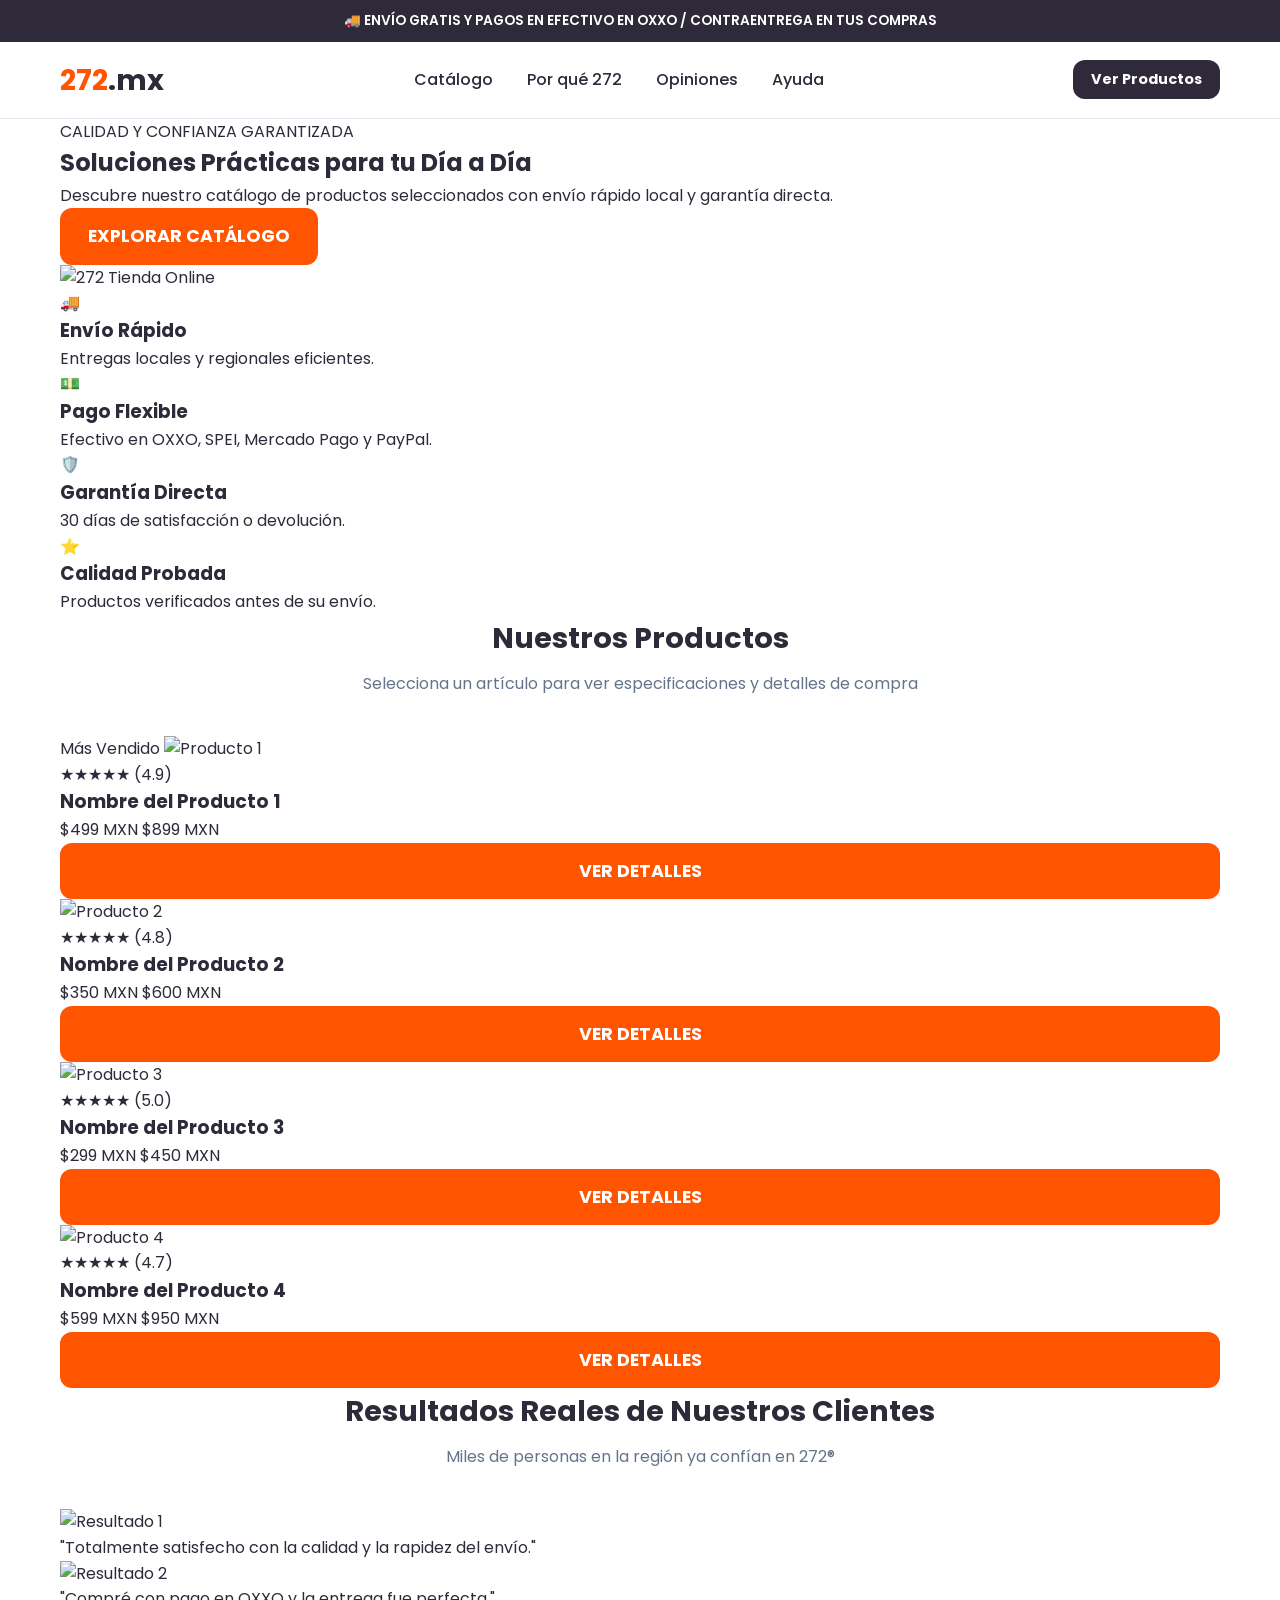
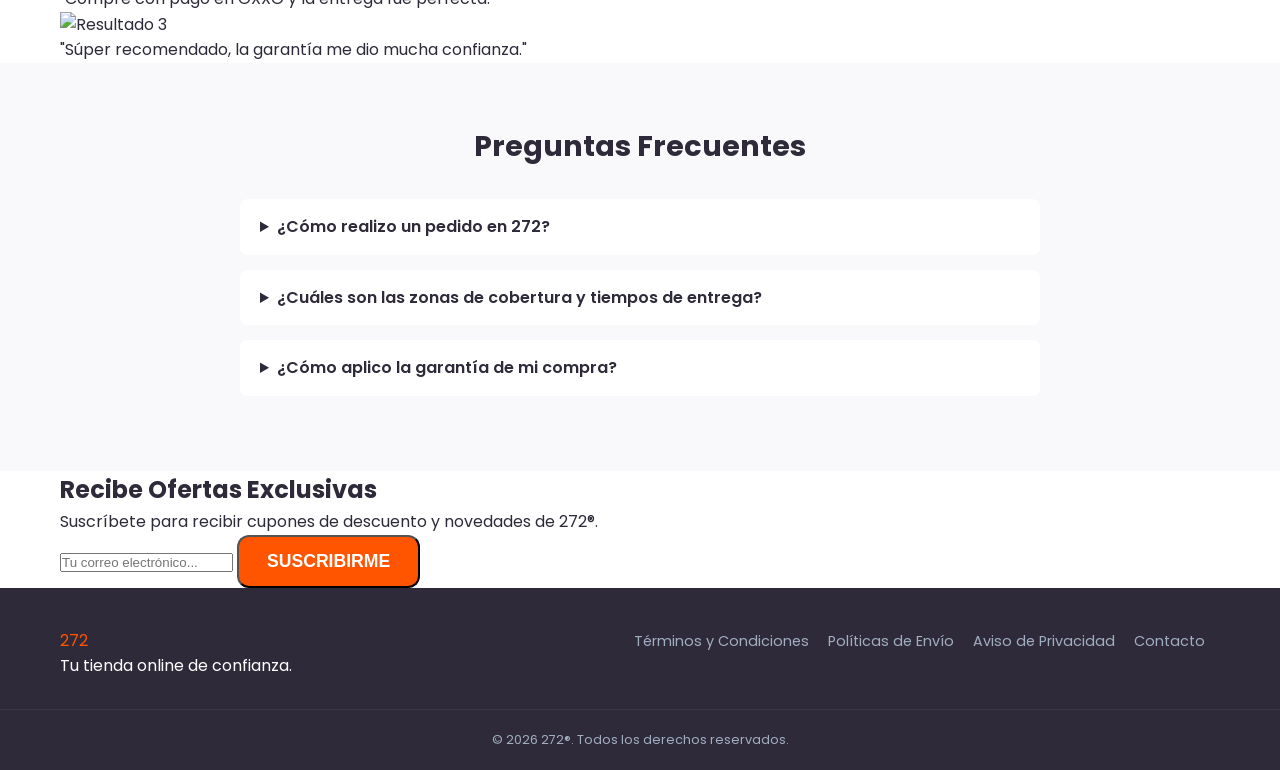
==== commit c0b661ed: "Update index.html" ====
--- a/index.html
+++ b/index.html
@@ -11,230 +11,214 @@
 </head>
 <body>
 
-  <!-- 1. BARRA DE ANUNCIOS (ANNOUNCEMENT BAR) -->
+  <!-- 1. BARRA DE ANUNCIOS -->
   <div class="announcement-bar">
-    <p><!-- REEMPLAZAR: Texto de anuncio top --> 🚚 ENVÍO GRATIS Y PAGOS EN EFECTIVO EN OXXO / CONTRAENTREGA EN TUS COMPRAS</p>
+    <p><!-- REEMPLAZAR: Texto top --> 🚚 ENVÍO GRATIS Y PAGOS EN EFECTIVO EN OXXO / CONTRAENTREGA EN TUS COMPRAS</p>
   </div>
 
   <!-- 2. ENCABEZADO Y NAVEGACIÓN -->
   <header class="navbar">
     <div class="container nav-container">
-      <a href="#" class="brand-logo">
-        <!-- REEMPLAZAR: Logo o Nombre de la Marca -->
+      <a href="index.html" class="brand-logo">
         <span class="logo-accent">272</span>.mx
       </a>
       <nav class="nav-links">
-        <a href="#producto">Producto Principal</a>
-        <a href="#beneficios">Beneficios</a>
+        <a href="#catalogo">Catálogo</a>
+        <a href="#nosotros">Por qué 272</a>
         <a href="#testimonios">Opiniones</a>
-        <a href="#faq">Preguntas Frecuentes</a>
+        <a href="#faq">Ayuda</a>
       </nav>
       <div class="nav-actions">
-        <a href="#comprar" class="btn btn-secondary-nav">Comprar Ahora</a>
+        <a href="#catalogo" class="btn btn-secondary-nav">Ver Productos</a>
       </div>
     </div>
   </header>
 
-  <!-- 3. HERO SECTION / PRODUCTO PRINCIPAL (Estructura Bleame) -->
-  <section class="hero-section" id="producto">
-    <div class="container hero-grid">
-      
-      <!-- Galería de imágenes / Producto -->
-      <div class="product-gallery">
-        <div class="main-image-container">
-          <!-- REEMPLAZAR: Imagen principal del producto -->
-          <img src="https://via.placeholder.com/600x600?text=Imagen+Principal+Producto" alt="Producto Principal 272" id="mainImage">
-        </div>
-        <div class="thumbnail-list">
-          <!-- REEMPLAZAR: Miniaturas del producto -->
-          <img src="https://via.placeholder.com/100x100?text=Vista+1" class="thumb active" alt="Vista 1">
-          <img src="https://via.placeholder.com/100x100?text=Vista+2" class="thumb" alt="Vista 2">
-          <img src="https://via.placeholder.com/100x100?text=Vista+3" class="thumb" alt="Vista 3">
-        </div>
-      </div>
-
-      <!-- Información y Formulario de Compra -->
-      <div class="product-details">
-        
-        <!-- Social Proof Rápida -->
-        <div class="rating-badge">
-          <span class="stars">★★★★★</span>
-          <span class="rating-text"><!-- REEMPLAZAR: Calificación y número de reseñas --> 4.9/5 estrellas (Más de 1,200 clientes satisfechos)</span>
-        </div>
-
-        <h1 class="product-title"><!-- REEMPLAZAR: Título del Producto Principal --> Nombre del Producto Principal 272</h1>
-        
-        <p class="product-subtitle"><!-- REEMPLAZAR: Subtítulo de beneficio clave --> La solución definitiva diseñada para resolver [Problema principal] de forma rápida y práctica.</p>
-
-        <!-- Precios y Descuentos -->
-        <div class="price-container">
-          <span class="price-current"><!-- REEMPLAZAR: Precio Oferta --> $499 MXN</span>
-          <span class="price-original"><!-- REEMPLAZAR: Precio Regular --> $899 MXN</span>
-          <span class="badge-discount"><!-- REEMPLAZAR: Porcentaje Descuento --> AHORRA 44%</span>
-        </div>
-
-        <!-- Puntos destacados de valor rápido (Bullets) -->
-        <ul class="quick-highlights">
-          <li>✔ <!-- REEMPLAZAR: Destacado 1 --> Garantía de satisfacción de 30 días o devolución de dinero.</li>
-          <li>✔ <!-- REEMPLAZAR: Destacado 2 --> Resultados visibles desde la primera aplicación/uso.</li>
-          <li>✔ <!-- REEMPLAZAR: Destacado 3 --> Pago seguro con Mercado Pago, PayPal, OXXO y SPEI.</li>
-        </ul>
-
-        <!-- Botón de Acción Principal CTA -->
-        <div class="cta-box" id="comprar">
-          <a href="#checkout" class="btn btn-primary btn-block">
-            <!-- REEMPLAZAR: Texto de Llamada a la Acción -->
-            ¡CONSEGUIR EL MÍO AHORA!
-          </a>
-          <p class="stock-urgency">⚡ <!-- REEMPLAZAR: Texto de urgencia/inventario --> Inventario limitado: Solo quedan 14 unidades disponibles en bodega regional.</p>
-        </div>
-
-        <!-- Badges de confianza -->
-        <div class="trust-badges">
-          <div class="badge-item">🔒 Pago 100% Seguro</div>
-          <div class="badge-item">📦 Envío Rápido Local</div>
-          <div class="badge-item">🛡️ Garantía 272</div>
-        </div>
-
-      </div>
-    </div>
-  </section>
-
-  <!-- 4. BANNER DE PRENSA Y LOGOS (AS SEEN IN / VISTO EN) -->
-  <section class="press-banner">
+  <!-- 3. HERO HOME / PRESENTACIÓN DE TIENDA -->
+  <section class="home-hero">
+    <div class="container home-hero-grid">
+      <div class="hero-text-content">
+        <span class="badge-tag"><!-- REEMPLAZAR: Etiqueta superior --> CALIDAD Y CONFIANZA GARANTIZADA</span>
+        <h1 class="hero-title"><!-- REEMPLAZAR: Título Principal Home --> Soluciones Prácticas para tu Día a Día</h1>
+        <p class="hero-description"><!-- REEMPLAZAR: Descripción marca --> Descubre nuestro catálogo de productos seleccionados con envío rápido local y garantía directa.</p>
+        <div class="hero-cta-group">
+          <a href="#catalogo" class="btn btn-primary">EXPLORAR CATÁLOGO</a>
+        </div>
+      </div>
+      <div class="hero-image-content">
+        <!-- REEMPLAZAR: Imagen principal de portada de tienda -->
+        <img src="https://via.placeholder.com/600x450?text=Banner+Principal+272" alt="272 Tienda Online">
+      </div>
+    </div>
+  </section>
+
+  <!-- 4. ATRIBUTOS DE MARCA (Estilo Bleame - 4 pilares) -->
+  <section class="brand-features">
+    <div class="container features-grid">
+      <div class="feature-card">
+        <div class="feature-icon">🚚</div>
+        <h3>Envío Rápido</h3>
+        <p>Entregas locales y regionales eficientes.</p>
+      </div>
+      <div class="feature-card">
+        <div class="feature-icon">💵</div>
+        <h3>Pago Flexible</h3>
+        <p>Efectivo en OXXO, SPEI, Mercado Pago y PayPal.</p>
+      </div>
+      <div class="feature-card">
+        <div class="feature-icon">🛡️</div>
+        <h3>Garantía Directa</h3>
+        <p>30 días de satisfacción o devolución.</p>
+      </div>
+      <div class="feature-card">
+        <div class="feature-icon">⭐</div>
+        <h3>Calidad Probada</h3>
+        <p>Productos verificados antes de su envío.</p>
+      </div>
+    </div>
+  </section>
+
+  <!-- 5. CATÁLOGO DE PRODUCTOS (GRID BLEAME: "Shop our products") -->
+  <section class="catalog-section" id="catalogo">
     <div class="container">
-      <p class="press-title">RECONOCIDO POR SU CALIDAD Y EFECTIVIDAD</p>
-      <div class="press-logos">
-        <!-- REEMPLAZAR: Textos o logos de medios o atributos de confianza -->
-        <span>ENVÍOS GARANTIZADOS</span>
-        <span>•</span>
-        <span>ATENCIÓN REGIONAL</span>
-        <span>•</span>
-        <span>TIENDA VERIFICADA</span>
-        <span>•</span>
-        <span>CALIDAD COMPROBADA</span>
-      </div>
-    </div>
-  </section>
-
-  <!-- 5. SECCIÓN ANTES Y DESPUÉS / COMPARATIVA (Problem-Agitation) -->
-  <section class="comparison-section">
+      <h2 class="section-title">Nuestros Productos</h2>
+      <p class="section-subtitle">Selecciona un artículo para ver especificaciones y detalles de compra</p>
+
+      <div class="products-grid">
+
+        <!-- Tarjeta de Producto 1 -->
+        <div class="product-card">
+          <div class="product-card-image">
+            <span class="card-badge">Más Vendido</span>
+            <!-- REEMPLAZAR: Imagen Producto 1 -->
+            <img src="https://via.placeholder.com/300x300?text=Producto+1" alt="Producto 1">
+          </div>
+          <div class="product-card-info">
+            <div class="card-rating">★★★★★ (4.9)</div>
+            <h3 class="card-title"><!-- REEMPLAZAR --> Nombre del Producto 1</h3>
+            <div class="card-price">
+              <span class="price-now">$499 MXN</span>
+              <span class="price-old">$899 MXN</span>
+            </div>
+            <a href="producto.html" class="btn btn-primary btn-block btn-sm">VER DETALLES</a>
+          </div>
+        </div>
+
+        <!-- Tarjeta de Producto 2 -->
+        <div class="product-card">
+          <div class="product-card-image">
+            <!-- REEMPLAZAR: Imagen Producto 2 -->
+            <img src="https://via.placeholder.com/300x300?text=Producto+2" alt="Producto 2">
+          </div>
+          <div class="product-card-info">
+            <div class="card-rating">★★★★★ (4.8)</div>
+            <h3 class="card-title"><!-- REEMPLAZAR --> Nombre del Producto 2</h3>
+            <div class="card-price">
+              <span class="price-now">$350 MXN</span>
+              <span class="price-old">$600 MXN</span>
+            </div>
+            <a href="producto.html" class="btn btn-primary btn-block btn-sm">VER DETALLES</a>
+          </div>
+        </div>
+
+        <!-- Tarjeta de Producto 3 -->
+        <div class="product-card">
+          <div class="product-card-image">
+            <!-- REEMPLAZAR: Imagen Producto 3 -->
+            <img src="https://via.placeholder.com/300x300?text=Producto+3" alt="Producto 3">
+          </div>
+          <div class="product-card-info">
+            <div class="card-rating">★★★★★ (5.0)</div>
+            <h3 class="card-title"><!-- REEMPLAZAR --> Nombre del Producto 3</h3>
+            <div class="card-price">
+              <span class="price-now">$299 MXN</span>
+              <span class="price-old">$450 MXN</span>
+            </div>
+            <a href="producto.html" class="btn btn-primary btn-block btn-sm">VER DETALLES</a>
+          </div>
+        </div>
+
+        <!-- Tarjeta de Producto 4 -->
+        <div class="product-card">
+          <div class="product-card-image">
+            <!-- REEMPLAZAR: Imagen Producto 4 -->
+            <img src="https://via.placeholder.com/300x300?text=Producto+4" alt="Producto 4">
+          </div>
+          <div class="product-card-info">
+            <div class="card-rating">★★★★★ (4.7)</div>
+            <h3 class="card-title"><!-- REEMPLAZAR --> Nombre del Producto 4</h3>
+            <div class="card-price">
+              <span class="price-now">$599 MXN</span>
+              <span class="price-old">$950 MXN</span>
+            </div>
+            <a href="producto.html" class="btn btn-primary btn-block btn-sm">VER DETALLES</a>
+          </div>
+        </div>
+
+      </div>
+    </div>
+  </section>
+
+  <!-- 6. PRUEBA SOCIAL / GALERÍA DE RESULTADOS (Estilo Bleame) -->
+  <section class="social-proof-gallery" id="nosotros">
     <div class="container">
-      <h2 class="section-title"><!-- REEMPLAZAR: Título Comparativo --> ¿Por qué cambiar a 272?</h2>
-      <p class="section-subtitle"><!-- REEMPLAZAR: Subtítulo --> Compara los métodos tradicionales frente a nuestra solución.</p>
-      
-      <div class="comparison-table">
-        <div class="table-column competitor-col">
-          <h3>Métodos Tradicionales</h3>
-          <ul>
-            <li>❌ <!-- REEMPLAZAR --> Costosos y requieren reemplazos constantes.</li>
-            <li>❌ <!-- REEMPLAZAR --> Provocan irritación y molestias en la piel/uso.</li>
-            <li>❌ <!-- REEMPLAZAR --> Resultados temporales y poco eficientes.</li>
-          </ul>
-        </div>
-        <div class="table-column brand-col">
-          <h3>Con Solución 272®</h3>
-          <ul>
-            <li>✅ <!-- REEMPLAZAR --> Inversión única de alta durabilidad.</li>
-            <li>✅ <!-- REEMPLAZAR --> Seguro, indoloro y sin complicaciones.</li>
-            <li>✅ <!-- REEMPLAZAR --> Resultados profesionales desde la comodidad de tu hogar.</li>
-          </ul>
-        </div>
-      </div>
-    </div>
-  </section>
-
-  <!-- 6. CÓMO FUNCIONA / PASOS SIMPLES -->
-  <section class="how-it-works">
-    <div class="container">
-      <h2 class="section-title"><!-- REEMPLAZAR --> Tres pasos para obtener resultados</h2>
-      
-      <div class="steps-grid">
-        <div class="step-card">
-          <div class="step-number">1</div>
-          <h3><!-- REEMPLAZAR: Paso 1 --> Paso Uno</h3>
-          <p><!-- REEMPLAZAR: Descripción 1 --> Prepara la zona o el equipo siguiendo las instrucciones básicas.</p>
-        </div>
-        <div class="step-card">
-          <div class="step-number">2</div>
-          <h3><!-- REEMPLAZAR: Paso 2 --> Paso Dos</h3>
-          <p><!-- REEMPLAZAR: Descripción 2 --> Aplica o utiliza el producto de manera suave y constante.</p>
-        </div>
-        <div class="step-card">
-          <div class="step-number">3</div>
-          <h3><!-- REEMPLAZAR: Paso 3 --> Paso Tres</h3>
-          <p><!-- REEMPLAZAR: Descripción 3 --> Disfruta de los resultados inmediatos y mantén el cuidado diario.</p>
-        </div>
-      </div>
-    </div>
-  </section>
-
-  <!-- 7. PRUEBA SOCIAL / RESEÑAS DE CLIENTES -->
-  <section class="reviews-section" id="testimonios">
-    <div class="container">
-      <h2 class="section-title"><!-- REEMPLAZAR --> Lo que dicen nuestros clientes</h2>
-      
-      <div class="reviews-grid">
-        
-        <!-- Reseña 1 -->
-        <div class="review-card">
-          <div class="review-stars">★★★★★</div>
-          <p class="review-comment">"<!-- REEMPLAZAR: Comentario 1 --> Excelente producto, llegó súper rápido y superó mis expectativas. La atención de la tienda 272 fue impecable."</p>
-          <div class="review-author">
-            <strong><!-- REEMPLAZAR: Nombre 1 --> María G.</strong>
-            <span class="verified-buyer">✔ Comprador Verificado</span>
-          </div>
-        </div>
-
-        <!-- Reseña 2 -->
-        <div class="review-card">
-          <div class="review-stars">★★★★★</div>
-          <p class="review-comment">"<!-- REEMPLAZAR: Comentario 2 --> Tenía mis dudas pero realmente funciona como lo anuncian. Totalmente recomendado."</p>
-          <div class="review-author">
-            <strong><!-- REEMPLAZAR: Nombre 2 --> Carlos R.</strong>
-            <span class="verified-buyer">✔ Comprador Verificado</span>
-          </div>
-        </div>
-
-        <!-- Reseña 3 -->
-        <div class="review-card">
-          <div class="review-stars">★★★★★</div>
-          <p class="review-comment">"<!-- REEMPLAZAR: Comentario 3 --> Muy buena calidad y la opción de pago en OXXO me facilitó mucho la compra. Volveré a comprar."</p>
-          <div class="review-author">
-            <strong><!-- REEMPLAZAR: Nombre 3 --> Ana P.</strong>
-            <span class="verified-buyer">✔ Comprador Verificado</span>
-          </div>
-        </div>
-
-      </div>
-    </div>
-  </section>
-
-  <!-- 8. PREGUNTAS FRECUENTES (FAQ) -->
+      <h2 class="section-title">Resultados Reales de Nuestros Clientes</h2>
+      <p class="section-subtitle">Miles de personas en la región ya confían en 272®</p>
+
+      <div class="proof-grid">
+        <div class="proof-card">
+          <img src="https://via.placeholder.com/350x250?text=Resultado+1" alt="Resultado 1">
+          <p class="proof-caption">"Totalmente satisfecho con la calidad y la rapidez del envío."</p>
+        </div>
+        <div class="proof-card">
+          <img src="https://via.placeholder.com/350x250?text=Resultado+2" alt="Resultado 2">
+          <p class="proof-caption">"Compré con pago en OXXO y la entrega fue perfecta."</p>
+        </div>
+        <div class="proof-card">
+          <img src="https://via.placeholder.com/350x250?text=Resultado+3" alt="Resultado 3">
+          <p class="proof-caption">"Súper recomendado, la garantía me dio mucha confianza."</p>
+        </div>
+      </div>
+    </div>
+  </section>
+
+  <!-- 7. PREGUNTAS FRECUENTES GENERALE DE LA TIENDA -->
   <section class="faq-section" id="faq">
     <div class="container">
-      <h2 class="section-title"><!-- REEMPLAZAR --> Preguntas Frecuentes</h2>
+      <h2 class="section-title">Preguntas Frecuentes</h2>
       
       <div class="faq-list">
         <details class="faq-item">
-          <summary><!-- REEMPLAZAR: Pregunta 1 --> ¿Cuánto tiempo tarda en llegar mi pedido?</summary>
-          <p><!-- REEMPLAZAR: Respuesta 1 --> Los envíos locales y regionales se entregan normalmente entre 24 y 48 horas hábiles después de confirmar la compra.</p>
+          <summary>¿Cómo realizo un pedido en 272?</summary>
+          <p>Solo selecciona el producto que te interesa, haz clic en "Ver Detalles" o "Comprar Ahora" y completa los datos de envío. Puedes elegir pagar mediante Mercado Pago, PayPal, transferencia SPEI o efectivo en OXXO.</p>
         </details>
 
         <details class="faq-item">
-          <summary><!-- REEMPLAZAR: Pregunta 2 --> ¿Qué métodos de pago aceptan?</summary>
-          <p><!-- REEMPLAZAR: Respuesta 2 --> Aceptamos tarjetas de débito/crédito via Mercado Pago, PayPal, pagos en efectivo en OXXO y transferencias bancarias (SPEI).</p>
+          <summary>¿Cuáles son las zonas de cobertura y tiempos de entrega?</summary>
+          <p>Realizamos envíos en toda la región con entregas ágiles de 24 a 48 horas hábiles según la disponibilidad en almacén.</p>
         </details>
 
         <details class="faq-item">
-          <summary><!-- REEMPLAZAR: Pregunta 3 --> ¿Tiene garantía el producto?</summary>
-          <p><!-- REEMPLAZAR: Respuesta 3 --> Sí, ofrecemos garantía de satisfacción de 30 días directos con nuestra tienda.</p>
+          <summary>¿Cómo aplico la garantía de mi compra?</summary>
+          <p>Todos nuestros productos cuentan con garantía de 30 días. Si presentas algún inconveniente, contáctanos directamente vía WhatsApp o correo de atención para resolverlo de inmediato.</p>
         </details>
       </div>
     </div>
   </section>
 
-  <!-- 9. PIE DE PÁGINA (FOOTER) -->
+  <!-- 8. NEWSLETTER / SUSCRIPCIÓN (Pie de página Bleame) -->
+  <section class="newsletter-section">
+    <div class="container text-center">
+      <h2>Recibe Ofertas Exclusivas</h2>
+      <p>Suscríbete para recibir cupones de descuento y novedades de 272®.</p>
+      <form class="newsletter-form" onsubmit="event.preventDefault();">
+        <input type="email" placeholder="Tu correo electrónico..." required>
+        <button type="submit" class="btn btn-primary">SUSCRIBIRME</button>
+      </form>
+    </div>
+  </section>
+
+  <!-- 9. PIE DE PÁGINA -->
   <footer class="footer">
     <div class="container footer-content">
       <div class="footer-brand">
--- a/styles.css
+++ b/styles.css
@@ -1,158 +1,461 @@
-/* ==========================================
-   VARIABLES DE MARCA 272 (ESTILO BLEAME / TEMU)
-   ========================================== */
+/* VARIABLES DE DISEÑO MARCA 272 (Estilo Bleame) */
 :root {
-  --primary-color: #ffa500;       /* Naranja Marca 272 */
-  --primary-hover: #e09200;       /* Naranja Oscuro */
-  --dark-accent: #0f172a;         /* Azul Noche Profundo */
-  --light-bg: #f8fafc;           /* Fondo Neutro Claro */
-  --card-bg: #ffffff;            /* Tarjetas Blancas */
-  --text-main: #0f172a;          /* Texto Oscuro */
-  --text-muted: #64748b;         /* Texto Secundario */
-  --border-color: #e2e8f0;       /* Borde Fino */
-  --accent-green: #25d366;       /* Verde WhatsApp */
-  --font-family: system-ui, -apple-system, BlinkMacSystemFont, 'Segoe UI', Roboto, sans-serif;
+  --primary-orange: #ff5500;
+  --primary-orange-hover: #e04b00;
+  --dark-navy: #2e2a39;
+  --light-bg: #f9f9fb;
+  --white: #ffffff;
+  --gray-border: #e2e8f0;
+  --gray-text: #64748b;
+  --font-family: 'Poppins', sans-serif;
+  --border-radius: 12px;
 }
 
 * {
+  box-sizing: border-box;
   margin: 0;
   padding: 0;
-  box-sizing: border-box;
 }
 
 body {
   font-family: var(--font-family);
-  background-color: var(--light-bg);
-  color: var(--text-main);
-  line-height: 1.5;
-}
-
-/* ==========================================
-   BARRA SUPERIOR DE URGENCIA (TEMU STYLE)
-   ========================================== */
-.top-bar {
-  background-color: var(--dark-accent);
-  color: #ffffff;
-  text-align: center;
-  padding: 8px 12px;
+  color: var(--dark-navy);
+  background-color: var(--white);
+  line-height: 1.6;
+}
+
+.container {
+  max-width: 1200px;
+  margin: 0 auto;
+  padding: 0 20px;
+}
+
+/* 1. BARRA DE ANUNCIOS */
+.announcement-bar {
+  background-color: var(--dark-navy);
+  color: var(--white);
+  text-align: center;
+  padding: 10px 15px;
   font-size: 0.85rem;
   font-weight: 600;
-  letter-spacing: 0.5px;
-}
-
-.top-bar span {
-  color: var(--primary-color);
-  font-weight: 800;
-}
-
-/* ==========================================
-   HEADER Y NAVEGACIÓN
-   ========================================== */
-.header {
-  background-color: #ffffff;
-  border-bottom: 1px solid var(--border-color);
-  padding: 12px 0;
+}
+
+/* 2. NAVEGACIÓN */
+.navbar {
+  border-bottom: 1px solid var(--gray-border);
+  padding: 15px 0;
   position: sticky;
   top: 0;
-  z-index: 1000;
-}
-
-.container {
-  max-width: 1100px;
-  margin: 0 auto;
-  padding: 0 16px;
-}
-
-.header-content {
+  background-color: var(--white);
+  z-index: 100;
+}
+
+.nav-container {
   display: flex;
   justify-content: space-between;
   align-items: center;
 }
 
-.logo img {
-  max-height: 42px;
-  width: auto;
-  display: block;
-}
-
-.nav-links {
-  display: flex;
-  gap: 20px;
-  list-style: none;
+.brand-logo {
+  font-size: 1.8rem;
+  font-weight: 700;
+  text-decoration: none;
+  color: var(--dark-navy);
+}
+
+.logo-accent {
+  color: var(--primary-orange);
 }
 
 .nav-links a {
+  margin: 0 15px;
   text-decoration: none;
-  color: var(--text-main);
-  font-weight: 700;
-  font-size: 0.9rem;
-  transition: color 0.2s;
-}
-
-.nav-links a:hover {
-  color: var(--primary-color);
-}
-
-/* ==========================================
-   BOTONES DE CONVERSIÓN Y ACCIÓN
-   ========================================== */
-.btn-primary, .btn-buy {
-  background-color: var(--primary-color) !important;
-  color: #0f172a !important;
-  font-weight: 800;
-  border: none;
-  border-radius: 6px;
-  padding: 14px 20px;
+  color: var(--dark-navy);
+  font-weight: 500;
+}
+
+/* 3. HERO SECTION */
+.hero-section {
+  padding: 40px 0;
+}
+
+.hero-grid {
+  display: grid;
+  grid-template-columns: 1fr;
+  gap: 40px;
+}
+
+@media (min-width: 768px) {
+  .hero-grid {
+    grid-template-columns: 1fr 1fr;
+  }
+}
+
+.main-image-container img {
+  width: 100%;
+  border-radius: var(--border-radius);
+  object-fit: cover;
+}
+
+.thumbnail-list {
+  display: flex;
+  gap: 10px;
+  margin-top: 15px;
+}
+
+.thumb {
+  width: 80px;
+  height: 80px;
+  border-radius: 8px;
   cursor: pointer;
-  width: 100%;
-  font-size: 1rem;
-  transition: background-color 0.2s, transform 0.1s;
-  text-align: center;
-  display: inline-block;
-  text-decoration: none;
-}
-
-.btn-primary:hover, .btn-buy:hover {
-  background-color: var(--primary-hover) !important;
-  transform: translateY(-1px);
-}
-
-/* ==========================================
-   BOTÓN FLOTANTE DE WHATSAPP
-   ========================================== */
-.whatsapp-float {
-  position: fixed;
-  bottom: 20px;
-  right: 20px;
-  background-color: var(--accent-green);
-  color: #ffffff;
-  border-radius: 50px;
-  padding: 12px 20px;
-  font-weight: 700;
-  font-size: 0.95rem;
-  box-shadow: 0 4px 14px rgba(0,0,0,0.2);
+  border: 2px solid transparent;
+}
+
+.thumb.active {
+  border-color: var(--primary-orange);
+}
+
+.rating-badge {
   display: flex;
   align-items: center;
   gap: 8px;
+  margin-bottom: 10px;
+}
+
+.stars {
+  color: #ffb800;
+  font-size: 1.1rem;
+}
+
+.rating-text {
+  font-size: 0.85rem;
+  color: var(--gray-text);
+}
+
+.product-title {
+  font-size: 2.2rem;
+  font-weight: 700;
+  line-height: 1.2;
+  margin-bottom: 10px;
+}
+
+.product-subtitle {
+  color: var(--gray-text);
+  margin-bottom: 20px;
+}
+
+.price-container {
+  display: flex;
+  align-items: center;
+  gap: 15px;
+  margin-bottom: 20px;
+}
+
+.price-current {
+  font-size: 2rem;
+  font-weight: 700;
+  color: var(--primary-orange);
+}
+
+.price-original {
+  font-size: 1.3rem;
+  text-decoration: line-through;
+  color: var(--gray-text);
+}
+
+.badge-discount {
+  background-color: #fff3ec;
+  color: var(--primary-orange);
+  padding: 4px 10px;
+  border-radius: 20px;
+  font-weight: 600;
+  font-size: 0.85rem;
+}
+
+.quick-highlights {
+  list-style: none;
+  margin-bottom: 25px;
+}
+
+.quick-highlights li {
+  margin-bottom: 8px;
+  font-weight: 500;
+}
+
+/* BOTONES Y CTA */
+.btn {
+  display: inline-block;
+  padding: 14px 28px;
+  border-radius: var(--border-radius);
+  font-weight: 700;
   text-decoration: none;
-  z-index: 9999;
-  transition: transform 0.2s, background-color 0.2s;
-}
-
-.whatsapp-float:hover {
-  transform: scale(1.05);
-  background-color: #1eb954;
-}
-
+  text-align: center;
+  transition: background-color 0.2s ease;
+}
+
+.btn-primary {
+  background-color: var(--primary-orange);
+  color: var(--white);
+  font-size: 1.1rem;
+}
+
+.btn-primary:hover {
+  background-color: var(--primary-orange-hover);
+}
+
+.btn-secondary-nav {
+  background-color: var(--dark-navy);
+  color: var(--white);
+  padding: 8px 18px;
+  font-size: 0.9rem;
+}
+
+.btn-block {
+  display: block;
+  width: 100%;
+}
+
+.stock-urgency {
+  font-size: 0.85rem;
+  text-align: center;
+  margin-top: 10px;
+  color: var(--gray-text);
+}
+
+.trust-badges {
+  display: flex;
+  justify-content: space-between;
+  margin-top: 25px;
+  padding-top: 20px;
+  border-top: 1px solid var(--gray-border);
+  font-size: 0.85rem;
+  font-weight: 600;
+}
+
+/* 4. BANNER DE PRENSA */
+.press-banner {
+  background-color: var(--light-bg);
+  padding: 25px 0;
+  text-align: center;
+}
+
+.press-title {
+  font-size: 0.75rem;
+  letter-spacing: 1px;
+  color: var(--gray-text);
+  margin-bottom: 10px;
+}
+
+.press-logos {
+  display: flex;
+  justify-content: center;
+  gap: 20px;
+  font-weight: 700;
+  color: var(--dark-navy);
+  font-size: 0.9rem;
+}
+
+/* 5. COMPARATIVA */
+.comparison-section {
+  padding: 60px 0;
+}
+
+.section-title {
+  text-align: center;
+  font-size: 1.8rem;
+  font-weight: 700;
+  margin-bottom: 10px;
+}
+
+.section-subtitle {
+  text-align: center;
+  color: var(--gray-text);
+  margin-bottom: 40px;
+}
+
+.comparison-table {
+  display: grid;
+  grid-template-columns: 1fr;
+  gap: 20px;
+}
+
+@media (min-width: 768px) {
+  .comparison-table {
+    grid-template-columns: 1fr 1fr;
+  }
+}
+
+.table-column {
+  padding: 30px;
+  border-radius: var(--border-radius);
+}
+
+.competitor-col {
+  background-color: var(--light-bg);
+}
+
+.brand-col {
+  background-color: #fff3ec;
+  border: 2px solid var(--primary-orange);
+}
+
+.table-column h3 {
+  margin-bottom: 20px;
+}
+
+.table-column ul {
+  list-style: none;
+}
+
+.table-column li {
+  margin-bottom: 12px;
+}
+
+/* 6. CÓMO FUNCIONA */
+.how-it-works {
+  background-color: var(--light-bg);
+  padding: 60px 0;
+}
+
+.steps-grid {
+  display: grid;
+  grid-template-columns: 1fr;
+  gap: 30px;
+  margin-top: 40px;
+}
+
+@media (min-width: 768px) {
+  .steps-grid {
+    grid-template-columns: repeat(3, 1fr);
+  }
+}
+
+.step-card {
+  background-color: var(--white);
+  padding: 30px;
+  border-radius: var(--border-radius);
+  text-align: center;
+}
+
+.step-number {
+  width: 40px;
+  height: 40px;
+  background-color: var(--primary-orange);
+  color: var(--white);
+  border-radius: 50%;
+  display: flex;
+  align-items: center;
+  justify-content: center;
+  font-weight: 700;
+  margin: 0 auto 15px auto;
+}
+
+/* 7. RESEÑAS */
+.reviews-section {
+  padding: 60px 0;
+}
+
+.reviews-grid {
+  display: grid;
+  grid-template-columns: 1fr;
+  gap: 25px;
+  margin-top: 40px;
+}
+
+@media (min-width: 768px) {
+  .reviews-grid {
+    grid-template-columns: repeat(3, 1fr);
+  }
+}
+
+.review-card {
+  border: 1px solid var(--gray-border);
+  padding: 25px;
+  border-radius: var(--border-radius);
+}
+
+.review-stars {
+  color: #ffb800;
+  margin-bottom: 10px;
+}
+
+.review-comment {
+  font-size: 0.95rem;
+  margin-bottom: 15px;
+}
+
+.review-author {
+  display: flex;
+  flex-direction: column;
+  font-size: 0.85rem;
+}
+
+.verified-buyer {
+  color: #10b981;
+  font-weight: 500;
+}
+
+/* 8. FAQ */
+.faq-section {
+  background-color: var(--light-bg);
+  padding: 60px 0;
+}
+
+.faq-list {
+  max-width: 800px;
+  margin: 30px auto 0 auto;
+}
+
+.faq-item {
+  background-color: var(--white);
+  border-radius: 8px;
+  padding: 15px 20px;
+  margin-bottom: 15px;
+  cursor: pointer;
+}
+
+.faq-item summary {
+  font-weight: 600;
+}
+
+.faq-item p {
+  margin-top: 10px;
+  color: var(--gray-text);
+  font-size: 0.95rem;
+}
+
+/* 9. FOOTER */
 .footer {
-  background-color: var(--dark-accent);
-  color: #ffffff;
-  padding: 30px 0;
-  margin-top: 40px;
+  background-color: var(--dark-navy);
+  color: var(--white);
+  padding: 40px 0 20px 0;
+}
+
+.footer-content {
+  display: flex;
+  flex-direction: column;
+  gap: 20px;
+  margin-bottom: 30px;
+}
+
+@media (min-width: 768px) {
+  .footer-content {
+    flex-direction: row;
+    justify-content: space-between;
+  }
+}
+
+.footer-links a {
+  color: #a0aec0;
+  text-decoration: none;
+  margin-right: 15px;
   font-size: 0.9rem;
 }
 
-.footer a {
-  color: var(--primary-color);
-  text-decoration: none;
-}
+.footer-bottom {
+  text-align: center;
+  border-top: 1px solid #3a3548;
+  padding-top: 20px;
+  font-size: 0.8rem;
+  color: #a0aec0;
+}
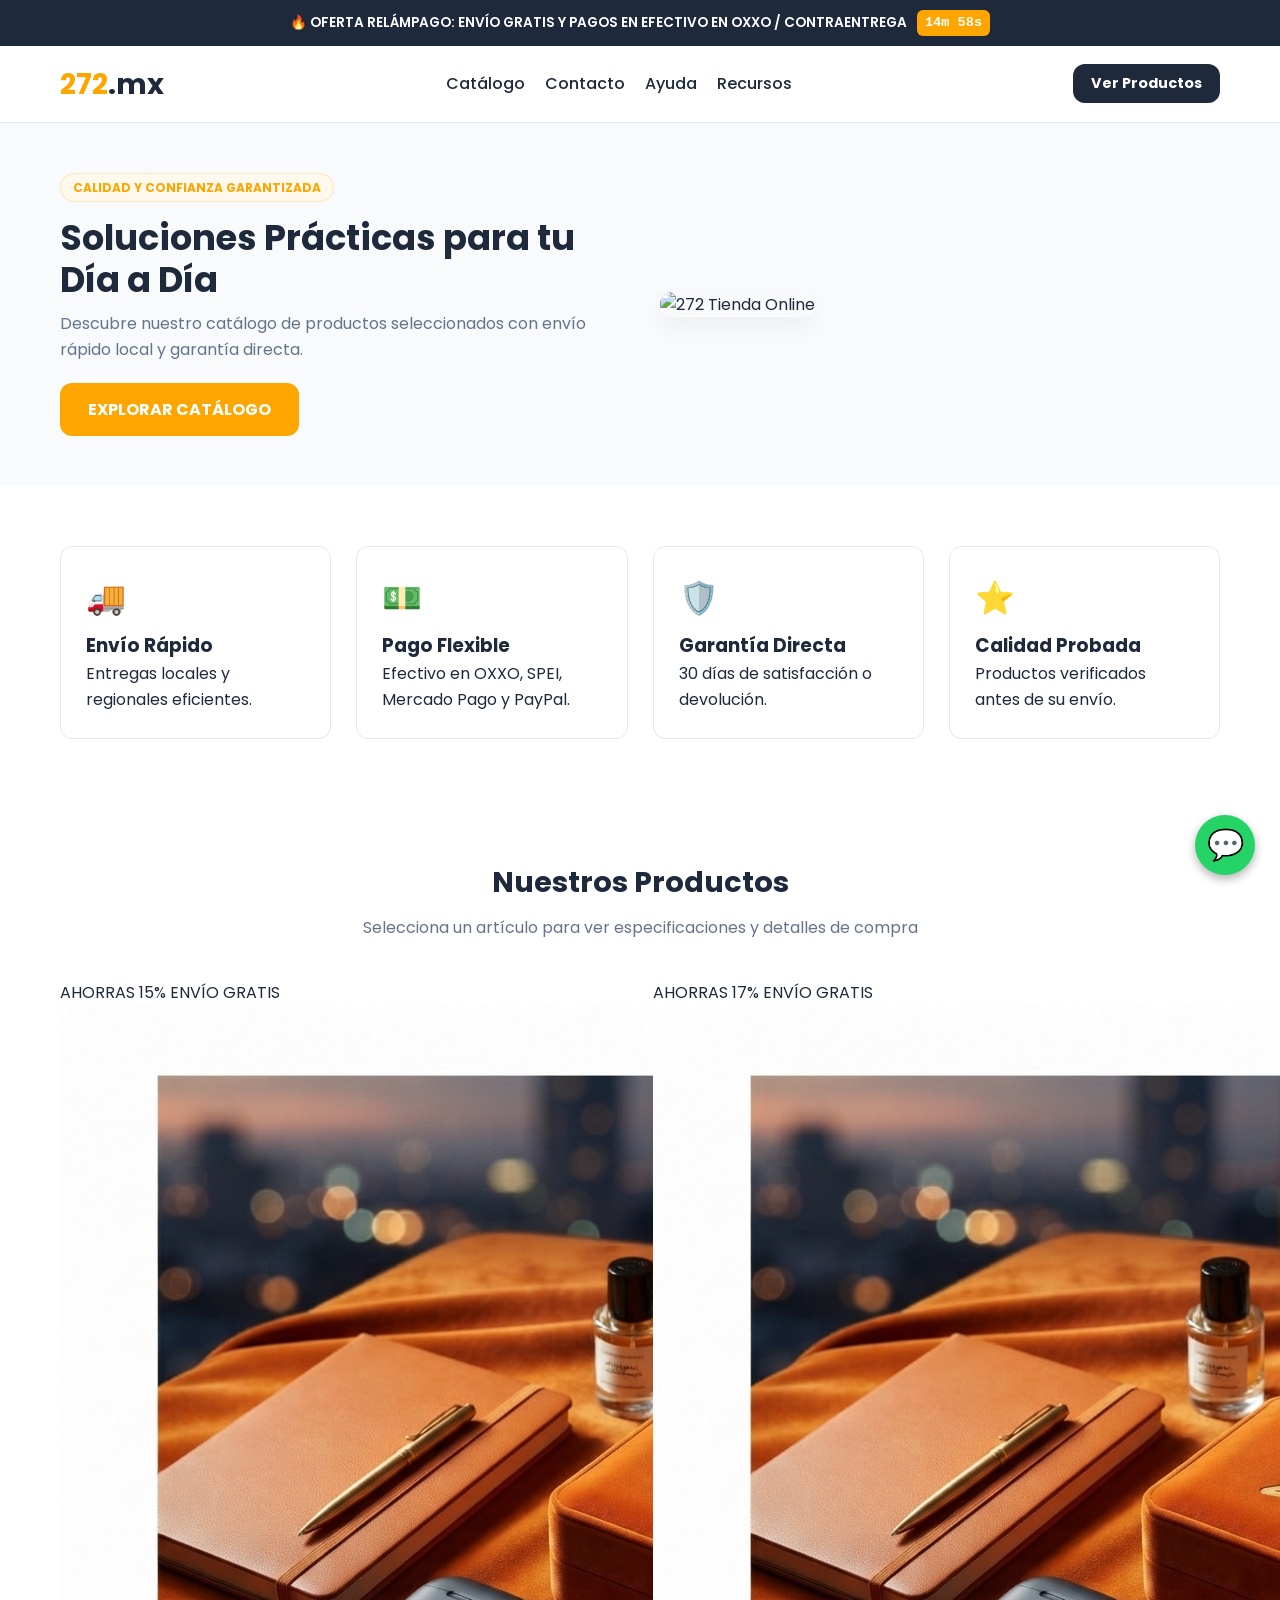
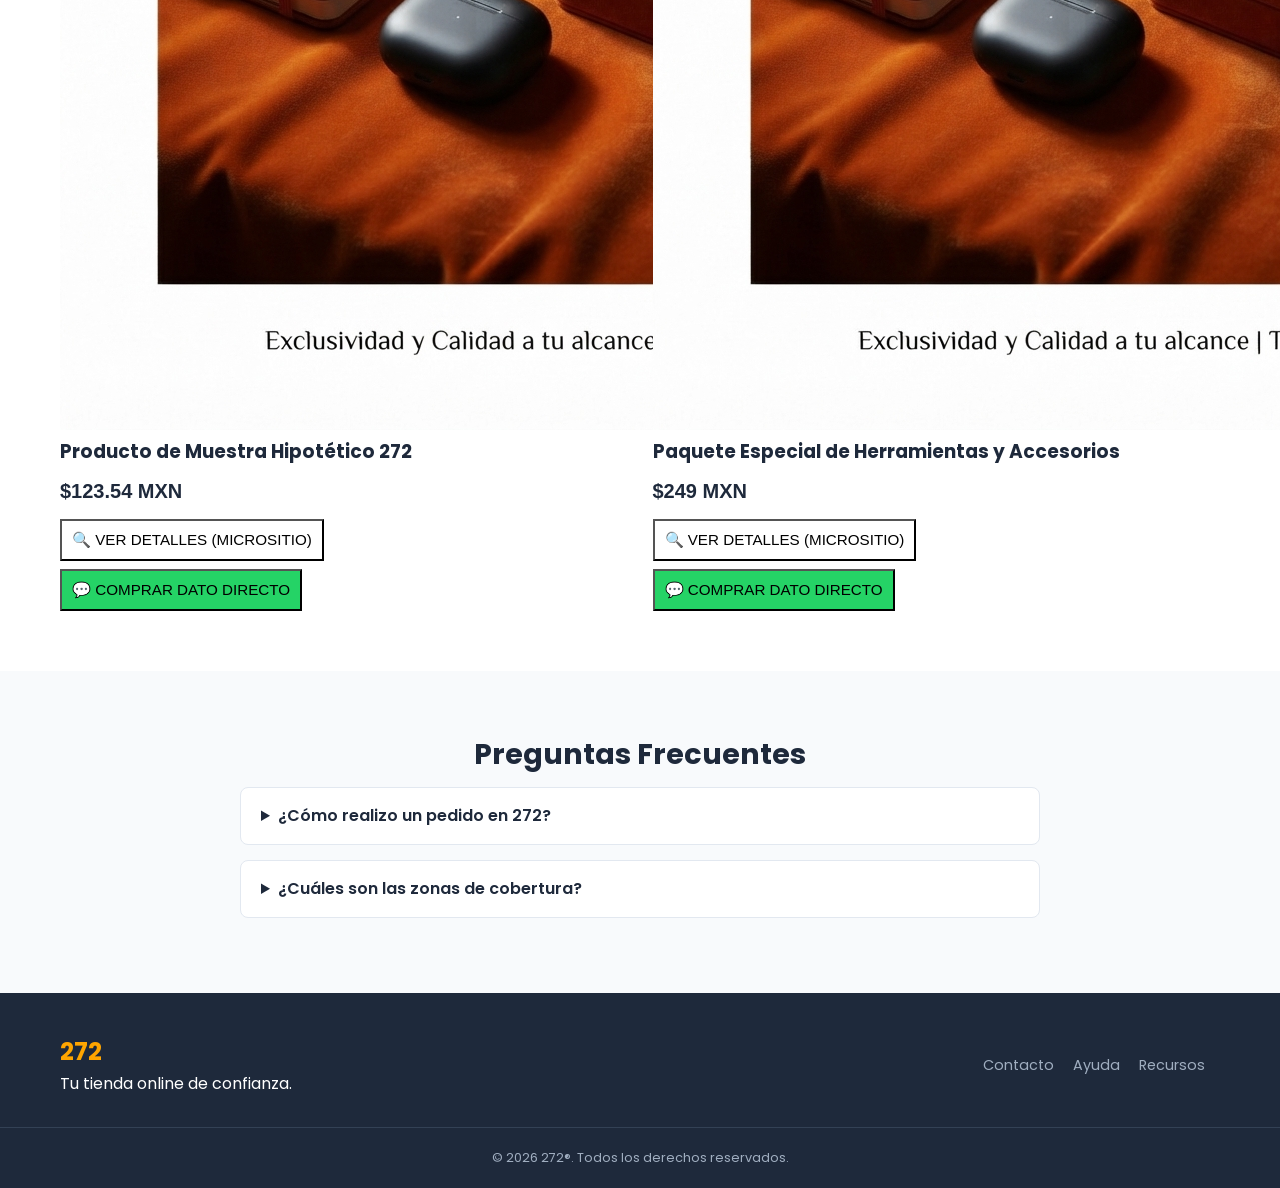
==== commit fac861e7: "Update index.html" ====
--- a/index.html
+++ b/index.html
@@ -11,22 +11,25 @@
 </head>
 <body>
 
-  <!-- 1. BARRA DE ANUNCIOS -->
+  <!-- BARRA DE ANUNCIOS CON TEMPORIZADOR -->
   <div class="announcement-bar">
-    <p><!-- REEMPLAZAR: Texto top --> 🚚 ENVÍO GRATIS Y PAGOS EN EFECTIVO EN OXXO / CONTRAENTREGA EN TUS COMPRAS</p>
+    <span>🔥 OFERTA RELÁMPAGO: ENVÍO GRATIS Y PAGOS EN EFECTIVO EN OXXO / CONTRAENTREGA</span>
+    <span class="timer-badge" id="banner-timer">15m 00s</span>
   </div>
 
-  <!-- 2. ENCABEZADO Y NAVEGACIÓN -->
+  <!-- NAVEGACIÓN -->
   <header class="navbar">
     <div class="container nav-container">
       <a href="index.html" class="brand-logo">
         <span class="logo-accent">272</span>.mx
       </a>
-      <nav class="nav-links">
-        <a href="#catalogo">Catálogo</a>
-        <a href="#nosotros">Por qué 272</a>
-        <a href="#testimonios">Opiniones</a>
-        <a href="#faq">Ayuda</a>
+      <nav>
+        <ul class="nav-links">
+          <li><a href="index.html">Catálogo</a></li>
+          <li><a href="contacto.html">Contacto</a></li>
+          <li><a href="ayuda.html">Ayuda</a></li>
+          <li><a href="recursos.html">Recursos</a></li>
+        </ul>
       </nav>
       <div class="nav-actions">
         <a href="#catalogo" class="btn btn-secondary-nav">Ver Productos</a>
@@ -34,202 +37,88 @@
     </div>
   </header>
 
-  <!-- 3. HERO HOME / PRESENTACIÓN DE TIENDA -->
+  <!-- HERO HOME -->
   <section class="home-hero">
     <div class="container home-hero-grid">
       <div class="hero-text-content">
-        <span class="badge-tag"><!-- REEMPLAZAR: Etiqueta superior --> CALIDAD Y CONFIANZA GARANTIZADA</span>
-        <h1 class="hero-title"><!-- REEMPLAZAR: Título Principal Home --> Soluciones Prácticas para tu Día a Día</h1>
-        <p class="hero-description"><!-- REEMPLAZAR: Descripción marca --> Descubre nuestro catálogo de productos seleccionados con envío rápido local y garantía directa.</p>
+        <span class="badge-tag">CALIDAD Y CONFIANZA GARANTIZADA</span>
+        <h1 class="hero-title">Soluciones Prácticas para tu Día a Día</h1>
+        <p class="hero-description">Descubre nuestro catálogo de productos seleccionados con envío rápido local y garantía directa.</p>
         <div class="hero-cta-group">
           <a href="#catalogo" class="btn btn-primary">EXPLORAR CATÁLOGO</a>
         </div>
       </div>
       <div class="hero-image-content">
-        <!-- REEMPLAZAR: Imagen principal de portada de tienda -->
         <img src="https://via.placeholder.com/600x450?text=Banner+Principal+272" alt="272 Tienda Online">
       </div>
     </div>
   </section>
 
-  <!-- 4. ATRIBUTOS DE MARCA (Estilo Bleame - 4 pilares) -->
+  <!-- ATRIBUTOS DE MARCA -->
   <section class="brand-features">
     <div class="container features-grid">
       <div class="feature-card">
-        <div class="feature-icon">🚚</div>
+        <div style="font-size:2rem; margin-bottom:8px;">🚚</div>
         <h3>Envío Rápido</h3>
         <p>Entregas locales y regionales eficientes.</p>
       </div>
       <div class="feature-card">
-        <div class="feature-icon">💵</div>
+        <div style="font-size:2rem; margin-bottom:8px;">💵</div>
         <h3>Pago Flexible</h3>
         <p>Efectivo en OXXO, SPEI, Mercado Pago y PayPal.</p>
       </div>
       <div class="feature-card">
-        <div class="feature-icon">🛡️</div>
+        <div style="font-size:2rem; margin-bottom:8px;">🛡️</div>
         <h3>Garantía Directa</h3>
         <p>30 días de satisfacción o devolución.</p>
       </div>
       <div class="feature-card">
-        <div class="feature-icon">⭐</div>
+        <div style="font-size:2rem; margin-bottom:8px;">⭐</div>
         <h3>Calidad Probada</h3>
         <p>Productos verificados antes de su envío.</p>
       </div>
     </div>
   </section>
 
-  <!-- 5. CATÁLOGO DE PRODUCTOS (GRID BLEAME: "Shop our products") -->
+  <!-- CATÁLOGO DINÁMICO -->
   <section class="catalog-section" id="catalogo">
     <div class="container">
       <h2 class="section-title">Nuestros Productos</h2>
       <p class="section-subtitle">Selecciona un artículo para ver especificaciones y detalles de compra</p>
-
-      <div class="products-grid">
-
-        <!-- Tarjeta de Producto 1 -->
-        <div class="product-card">
-          <div class="product-card-image">
-            <span class="card-badge">Más Vendido</span>
-            <!-- REEMPLAZAR: Imagen Producto 1 -->
-            <img src="https://via.placeholder.com/300x300?text=Producto+1" alt="Producto 1">
-          </div>
-          <div class="product-card-info">
-            <div class="card-rating">★★★★★ (4.9)</div>
-            <h3 class="card-title"><!-- REEMPLAZAR --> Nombre del Producto 1</h3>
-            <div class="card-price">
-              <span class="price-now">$499 MXN</span>
-              <span class="price-old">$899 MXN</span>
-            </div>
-            <a href="producto.html" class="btn btn-primary btn-block btn-sm">VER DETALLES</a>
-          </div>
-        </div>
-
-        <!-- Tarjeta de Producto 2 -->
-        <div class="product-card">
-          <div class="product-card-image">
-            <!-- REEMPLAZAR: Imagen Producto 2 -->
-            <img src="https://via.placeholder.com/300x300?text=Producto+2" alt="Producto 2">
-          </div>
-          <div class="product-card-info">
-            <div class="card-rating">★★★★★ (4.8)</div>
-            <h3 class="card-title"><!-- REEMPLAZAR --> Nombre del Producto 2</h3>
-            <div class="card-price">
-              <span class="price-now">$350 MXN</span>
-              <span class="price-old">$600 MXN</span>
-            </div>
-            <a href="producto.html" class="btn btn-primary btn-block btn-sm">VER DETALLES</a>
-          </div>
-        </div>
-
-        <!-- Tarjeta de Producto 3 -->
-        <div class="product-card">
-          <div class="product-card-image">
-            <!-- REEMPLAZAR: Imagen Producto 3 -->
-            <img src="https://via.placeholder.com/300x300?text=Producto+3" alt="Producto 3">
-          </div>
-          <div class="product-card-info">
-            <div class="card-rating">★★★★★ (5.0)</div>
-            <h3 class="card-title"><!-- REEMPLAZAR --> Nombre del Producto 3</h3>
-            <div class="card-price">
-              <span class="price-now">$299 MXN</span>
-              <span class="price-old">$450 MXN</span>
-            </div>
-            <a href="producto.html" class="btn btn-primary btn-block btn-sm">VER DETALLES</a>
-          </div>
-        </div>
-
-        <!-- Tarjeta de Producto 4 -->
-        <div class="product-card">
-          <div class="product-card-image">
-            <!-- REEMPLAZAR: Imagen Producto 4 -->
-            <img src="https://via.placeholder.com/300x300?text=Producto+4" alt="Producto 4">
-          </div>
-          <div class="product-card-info">
-            <div class="card-rating">★★★★★ (4.7)</div>
-            <h3 class="card-title"><!-- REEMPLAZAR --> Nombre del Producto 4</h3>
-            <div class="card-price">
-              <span class="price-now">$599 MXN</span>
-              <span class="price-old">$950 MXN</span>
-            </div>
-            <a href="producto.html" class="btn btn-primary btn-block btn-sm">VER DETALLES</a>
-          </div>
-        </div>
-
+      <div class="features-grid" id="catalog-container">
+        <!-- Generado dinámicamente desde app.js -->
       </div>
     </div>
   </section>
 
-  <!-- 6. PRUEBA SOCIAL / GALERÍA DE RESULTADOS (Estilo Bleame) -->
-  <section class="social-proof-gallery" id="nosotros">
-    <div class="container">
-      <h2 class="section-title">Resultados Reales de Nuestros Clientes</h2>
-      <p class="section-subtitle">Miles de personas en la región ya confían en 272®</p>
-
-      <div class="proof-grid">
-        <div class="proof-card">
-          <img src="https://via.placeholder.com/350x250?text=Resultado+1" alt="Resultado 1">
-          <p class="proof-caption">"Totalmente satisfecho con la calidad y la rapidez del envío."</p>
-        </div>
-        <div class="proof-card">
-          <img src="https://via.placeholder.com/350x250?text=Resultado+2" alt="Resultado 2">
-          <p class="proof-caption">"Compré con pago en OXXO y la entrega fue perfecta."</p>
-        </div>
-        <div class="proof-card">
-          <img src="https://via.placeholder.com/350x250?text=Resultado+3" alt="Resultado 3">
-          <p class="proof-caption">"Súper recomendado, la garantía me dio mucha confianza."</p>
-        </div>
-      </div>
-    </div>
-  </section>
-
-  <!-- 7. PREGUNTAS FRECUENTES GENERALE DE LA TIENDA -->
+  <!-- FAQ -->
   <section class="faq-section" id="faq">
     <div class="container">
       <h2 class="section-title">Preguntas Frecuentes</h2>
-      
       <div class="faq-list">
         <details class="faq-item">
           <summary>¿Cómo realizo un pedido en 272?</summary>
-          <p>Solo selecciona el producto que te interesa, haz clic en "Ver Detalles" o "Comprar Ahora" y completa los datos de envío. Puedes elegir pagar mediante Mercado Pago, PayPal, transferencia SPEI o efectivo en OXXO.</p>
+          <p>Selecciona el producto, haz clic en "Ver Detalles" o pido directamente vía WhatsApp para coordinar tu entrega.</p>
         </details>
-
         <details class="faq-item">
-          <summary>¿Cuáles son las zonas de cobertura y tiempos de entrega?</summary>
-          <p>Realizamos envíos en toda la región con entregas ágiles de 24 a 48 horas hábiles según la disponibilidad en almacén.</p>
-        </details>
-
-        <details class="faq-item">
-          <summary>¿Cómo aplico la garantía de mi compra?</summary>
-          <p>Todos nuestros productos cuentan con garantía de 30 días. Si presentas algún inconveniente, contáctanos directamente vía WhatsApp o correo de atención para resolverlo de inmediato.</p>
+          <summary>¿Cuáles son las zonas de cobertura?</summary>
+          <p>Realizamos envíos en toda la región con entregas ágiles de 24 a 48 horas hábiles.</p>
         </details>
       </div>
     </div>
   </section>
 
-  <!-- 8. NEWSLETTER / SUSCRIPCIÓN (Pie de página Bleame) -->
-  <section class="newsletter-section">
-    <div class="container text-center">
-      <h2>Recibe Ofertas Exclusivas</h2>
-      <p>Suscríbete para recibir cupones de descuento y novedades de 272®.</p>
-      <form class="newsletter-form" onsubmit="event.preventDefault();">
-        <input type="email" placeholder="Tu correo electrónico..." required>
-        <button type="submit" class="btn btn-primary">SUSCRIBIRME</button>
-      </form>
-    </div>
-  </section>
-
-  <!-- 9. PIE DE PÁGINA -->
+  <!-- PIE DE PÁGINA -->
   <footer class="footer">
     <div class="container footer-content">
       <div class="footer-brand">
-        <span class="logo-accent">272</span>
+        <span class="logo-accent" style="font-size: 1.5rem; font-weight: 700;">272</span>
         <p>Tu tienda online de confianza.</p>
       </div>
       <div class="footer-links">
-        <a href="#">Términos y Condiciones</a>
-        <a href="#">Políticas de Envío</a>
-        <a href="#">Aviso de Privacidad</a>
-        <a href="#">Contacto</a>
+        <a href="contacto.html">Contacto</a>
+        <a href="ayuda.html">Ayuda</a>
+        <a href="recursos.html">Recursos</a>
       </div>
     </div>
     <div class="footer-bottom">
@@ -237,5 +126,11 @@
     </div>
   </footer>
 
+  <!-- BOTÓN FLOTANTE WHATSAPP -->
+  <a href="https://wa.me/522722796693?text=Hola%20Tienda%20272,%20deseo%20más%20información" class="whatsapp-float" target="_blank" title="Contacto directo vía WhatsApp">
+    💬
+  </a>
+
+  <script src="app.js"></script>
 </body>
 </html>
--- a/styles.css
+++ b/styles.css
@@ -1,12 +1,13 @@
-/* VARIABLES DE DISEÑO MARCA 272 (Estilo Bleame) */
+/* VARIABLES DE DISEÑO MARCA 272 (Elegante y Profesional) */
 :root {
-  --primary-orange: #ff5500;
-  --primary-orange-hover: #e04b00;
-  --dark-navy: #2e2a39;
-  --light-bg: #f9f9fb;
+  --primary-orange: #ffa500;
+  --primary-orange-hover: #e69500;
+  --dark-navy: #1e293b;
+  --light-bg: #f8fafc;
   --white: #ffffff;
   --gray-border: #e2e8f0;
   --gray-text: #64748b;
+  --accent-green: #25D366;
   --font-family: 'Poppins', sans-serif;
   --border-radius: 12px;
 }
@@ -30,7 +31,7 @@
   padding: 0 20px;
 }
 
-/* 1. BARRA DE ANUNCIOS */
+/* 1. BARRA DE ANUNCIOS Y TEMPORIZADOR */
 .announcement-bar {
   background-color: var(--dark-navy);
   color: var(--white);
@@ -38,9 +39,22 @@
   padding: 10px 15px;
   font-size: 0.85rem;
   font-weight: 600;
-}
-
-/* 2. NAVEGACIÓN */
+  display: flex;
+  justify-content: center;
+  align-items: center;
+  gap: 10px;
+}
+
+.timer-badge {
+  background-color: var(--primary-orange);
+  color: var(--white);
+  padding: 2px 8px;
+  border-radius: 6px;
+  font-weight: 700;
+  font-family: monospace;
+}
+
+/* 2. NAVEGACIÓN UNIFORME */
 .navbar {
   border-bottom: 1px solid var(--gray-border);
   padding: 15px 0;
@@ -67,33 +81,46 @@
   color: var(--primary-orange);
 }
 
+.nav-links {
+  display: flex;
+  list-style: none;
+  gap: 20px;
+}
+
 .nav-links a {
-  margin: 0 15px;
   text-decoration: none;
   color: var(--dark-navy);
   font-weight: 500;
-}
-
-/* 3. HERO SECTION */
-.hero-section {
-  padding: 40px 0;
-}
-
-.hero-grid {
+  transition: color 0.2s ease;
+}
+
+.nav-links a:hover {
+  color: var(--primary-orange);
+}
+
+/* 3. HERO & PRODUCT GRID */
+.home-hero, .hero-section {
+  padding: 50px 0;
+  background-color: var(--light-bg);
+}
+
+.home-hero-grid, .hero-grid {
   display: grid;
   grid-template-columns: 1fr;
   gap: 40px;
+  align-items: center;
 }
 
 @media (min-width: 768px) {
-  .hero-grid {
+  .home-hero-grid, .hero-grid {
     grid-template-columns: 1fr 1fr;
   }
 }
 
-.main-image-container img {
+.main-image-container img, .hero-image-content img {
   width: 100%;
   border-radius: var(--border-radius);
+  box-shadow: 0 10px 25px rgba(0,0,0,0.05);
   object-fit: cover;
 }
 
@@ -104,8 +131,8 @@
 }
 
 .thumb {
-  width: 80px;
-  height: 80px;
+  width: 70px;
+  height: 70px;
   border-radius: 8px;
   cursor: pointer;
   border: 2px solid transparent;
@@ -115,31 +142,26 @@
   border-color: var(--primary-orange);
 }
 
-.rating-badge {
-  display: flex;
-  align-items: center;
-  gap: 8px;
-  margin-bottom: 10px;
-}
-
-.stars {
-  color: #ffb800;
-  font-size: 1.1rem;
-}
-
-.rating-text {
-  font-size: 0.85rem;
-  color: var(--gray-text);
-}
-
-.product-title {
+.badge-tag {
+  display: inline-block;
+  background-color: #fff8ed;
+  color: var(--primary-orange);
+  font-size: 0.75rem;
+  font-weight: 700;
+  padding: 4px 12px;
+  border-radius: 20px;
+  margin-bottom: 15px;
+  border: 1px solid rgba(255, 165, 0, 0.2);
+}
+
+.product-title, .hero-title {
   font-size: 2.2rem;
   font-weight: 700;
   line-height: 1.2;
   margin-bottom: 10px;
 }
 
-.product-subtitle {
+.product-subtitle, .hero-description {
   color: var(--gray-text);
   margin-bottom: 20px;
 }
@@ -151,35 +173,26 @@
   margin-bottom: 20px;
 }
 
-.price-current {
+.price-current, .price-now {
   font-size: 2rem;
   font-weight: 700;
   color: var(--primary-orange);
 }
 
-.price-original {
-  font-size: 1.3rem;
+.price-original, .price-old {
+  font-size: 1.2rem;
   text-decoration: line-through;
   color: var(--gray-text);
 }
 
 .badge-discount {
-  background-color: #fff3ec;
+  background-color: #fff8ed;
   color: var(--primary-orange);
   padding: 4px 10px;
   border-radius: 20px;
   font-weight: 600;
   font-size: 0.85rem;
-}
-
-.quick-highlights {
-  list-style: none;
-  margin-bottom: 25px;
-}
-
-.quick-highlights li {
-  margin-bottom: 8px;
-  font-weight: 500;
+  border: 1px solid rgba(255, 165, 0, 0.3);
 }
 
 /* BOTONES Y CTA */
@@ -190,13 +203,15 @@
   font-weight: 700;
   text-decoration: none;
   text-align: center;
-  transition: background-color 0.2s ease;
+  transition: all 0.2s ease;
+  border: none;
+  cursor: pointer;
 }
 
 .btn-primary {
   background-color: var(--primary-orange);
   color: var(--white);
-  font-size: 1.1rem;
+  font-size: 1rem;
 }
 
 .btn-primary:hover {
@@ -208,6 +223,15 @@
   color: var(--white);
   padding: 8px 18px;
   font-size: 0.9rem;
+}
+
+.btn-whatsapp {
+  background-color: var(--accent-green);
+  color: var(--white);
+  display: flex;
+  align-items: center;
+  justify-content: center;
+  gap: 8px;
 }
 
 .btn-block {
@@ -215,49 +239,43 @@
   width: 100%;
 }
 
-.stock-urgency {
+.btn-sm {
+  padding: 10px 15px;
   font-size: 0.85rem;
-  text-align: center;
-  margin-top: 10px;
-  color: var(--gray-text);
-}
-
-.trust-badges {
-  display: flex;
-  justify-content: space-between;
-  margin-top: 25px;
-  padding-top: 20px;
-  border-top: 1px solid var(--gray-border);
-  font-size: 0.85rem;
-  font-weight: 600;
-}
-
-/* 4. BANNER DE PRENSA */
-.press-banner {
+}
+
+/* BOTÓN FLOTANTE DE WHATSAPP */
+.whatsapp-float {
+  position: fixed;
+  width: 60px;
+  height: 60px;
+  bottom: 25px;
+  right: 25px;
+  background-color: var(--accent-green);
+  color: #fff;
+  border-radius: 50px;
+  text-align: center;
+  font-size: 30px;
+  box-shadow: 0px 4px 10px rgba(0, 0, 0, 0.3);
+  z-index: 999;
+  display: flex;
+  align-items: center;
+  justify-content: center;
+  text-decoration: none;
+  transition: transform 0.2s ease;
+}
+
+.whatsapp-float:hover {
+  transform: scale(1.1);
+}
+
+/* SECCIONES Y TARJETAS */
+.brand-features, .catalog-section, .comparison-section, .how-it-works, .reviews-section, .faq-section {
+  padding: 60px 0;
+}
+
+.comparison-section, .how-it-works, .faq-section {
   background-color: var(--light-bg);
-  padding: 25px 0;
-  text-align: center;
-}
-
-.press-title {
-  font-size: 0.75rem;
-  letter-spacing: 1px;
-  color: var(--gray-text);
-  margin-bottom: 10px;
-}
-
-.press-logos {
-  display: flex;
-  justify-content: center;
-  gap: 20px;
-  font-weight: 700;
-  color: var(--dark-navy);
-  font-size: 0.9rem;
-}
-
-/* 5. COMPARATIVA */
-.comparison-section {
-  padding: 60px 0;
 }
 
 .section-title {
@@ -271,6 +289,32 @@
   text-align: center;
   color: var(--gray-text);
   margin-bottom: 40px;
+}
+
+.features-grid, .steps-grid, .reviews-grid, .proof-grid {
+  display: grid;
+  grid-template-columns: repeat(auto-fit, minmax(250px, 1fr));
+  gap: 25px;
+}
+
+.feature-card, .step-card, .review-card, .proof-card {
+  background-color: var(--white);
+  padding: 25px;
+  border-radius: var(--border-radius);
+  border: 1px solid var(--gray-border);
+}
+
+.step-number {
+  width: 40px;
+  height: 40px;
+  background-color: var(--primary-orange);
+  color: var(--white);
+  border-radius: 50%;
+  display: flex;
+  align-items: center;
+  justify-content: center;
+  font-weight: 700;
+  margin: 0 auto 15px auto;
 }
 
 .comparison-table {
@@ -291,119 +335,19 @@
 }
 
 .competitor-col {
-  background-color: var(--light-bg);
+  background-color: var(--white);
+  border: 1px solid var(--gray-border);
 }
 
 .brand-col {
-  background-color: #fff3ec;
+  background-color: #fff8ed;
   border: 2px solid var(--primary-orange);
 }
 
-.table-column h3 {
-  margin-bottom: 20px;
-}
-
-.table-column ul {
-  list-style: none;
-}
-
-.table-column li {
-  margin-bottom: 12px;
-}
-
-/* 6. CÓMO FUNCIONA */
-.how-it-works {
-  background-color: var(--light-bg);
-  padding: 60px 0;
-}
-
-.steps-grid {
-  display: grid;
-  grid-template-columns: 1fr;
-  gap: 30px;
-  margin-top: 40px;
-}
-
-@media (min-width: 768px) {
-  .steps-grid {
-    grid-template-columns: repeat(3, 1fr);
-  }
-}
-
-.step-card {
-  background-color: var(--white);
-  padding: 30px;
-  border-radius: var(--border-radius);
-  text-align: center;
-}
-
-.step-number {
-  width: 40px;
-  height: 40px;
-  background-color: var(--primary-orange);
-  color: var(--white);
-  border-radius: 50%;
-  display: flex;
-  align-items: center;
-  justify-content: center;
-  font-weight: 700;
-  margin: 0 auto 15px auto;
-}
-
-/* 7. RESEÑAS */
-.reviews-section {
-  padding: 60px 0;
-}
-
-.reviews-grid {
-  display: grid;
-  grid-template-columns: 1fr;
-  gap: 25px;
-  margin-top: 40px;
-}
-
-@media (min-width: 768px) {
-  .reviews-grid {
-    grid-template-columns: repeat(3, 1fr);
-  }
-}
-
-.review-card {
-  border: 1px solid var(--gray-border);
-  padding: 25px;
-  border-radius: var(--border-radius);
-}
-
-.review-stars {
-  color: #ffb800;
-  margin-bottom: 10px;
-}
-
-.review-comment {
-  font-size: 0.95rem;
-  margin-bottom: 15px;
-}
-
-.review-author {
-  display: flex;
-  flex-direction: column;
-  font-size: 0.85rem;
-}
-
-.verified-buyer {
-  color: #10b981;
-  font-weight: 500;
-}
-
-/* 8. FAQ */
-.faq-section {
-  background-color: var(--light-bg);
-  padding: 60px 0;
-}
-
+/* FAQ */
 .faq-list {
   max-width: 800px;
-  margin: 30px auto 0 auto;
+  margin: 0 auto;
 }
 
 .faq-item {
@@ -411,11 +355,12 @@
   border-radius: 8px;
   padding: 15px 20px;
   margin-bottom: 15px;
-  cursor: pointer;
+  border: 1px solid var(--gray-border);
 }
 
 .faq-item summary {
   font-weight: 600;
+  cursor: pointer;
 }
 
 .faq-item p {
@@ -424,7 +369,7 @@
   font-size: 0.95rem;
 }
 
-/* 9. FOOTER */
+/* FOOTER */
 .footer {
   background-color: var(--dark-navy);
   color: var(--white);
@@ -442,6 +387,7 @@
   .footer-content {
     flex-direction: row;
     justify-content: space-between;
+    align-items: center;
   }
 }
 
@@ -452,9 +398,13 @@
   font-size: 0.9rem;
 }
 
+.footer-links a:hover {
+  color: var(--white);
+}
+
 .footer-bottom {
   text-align: center;
-  border-top: 1px solid #3a3548;
+  border-top: 1px solid #334155;
   padding-top: 20px;
   font-size: 0.8rem;
   color: #a0aec0;
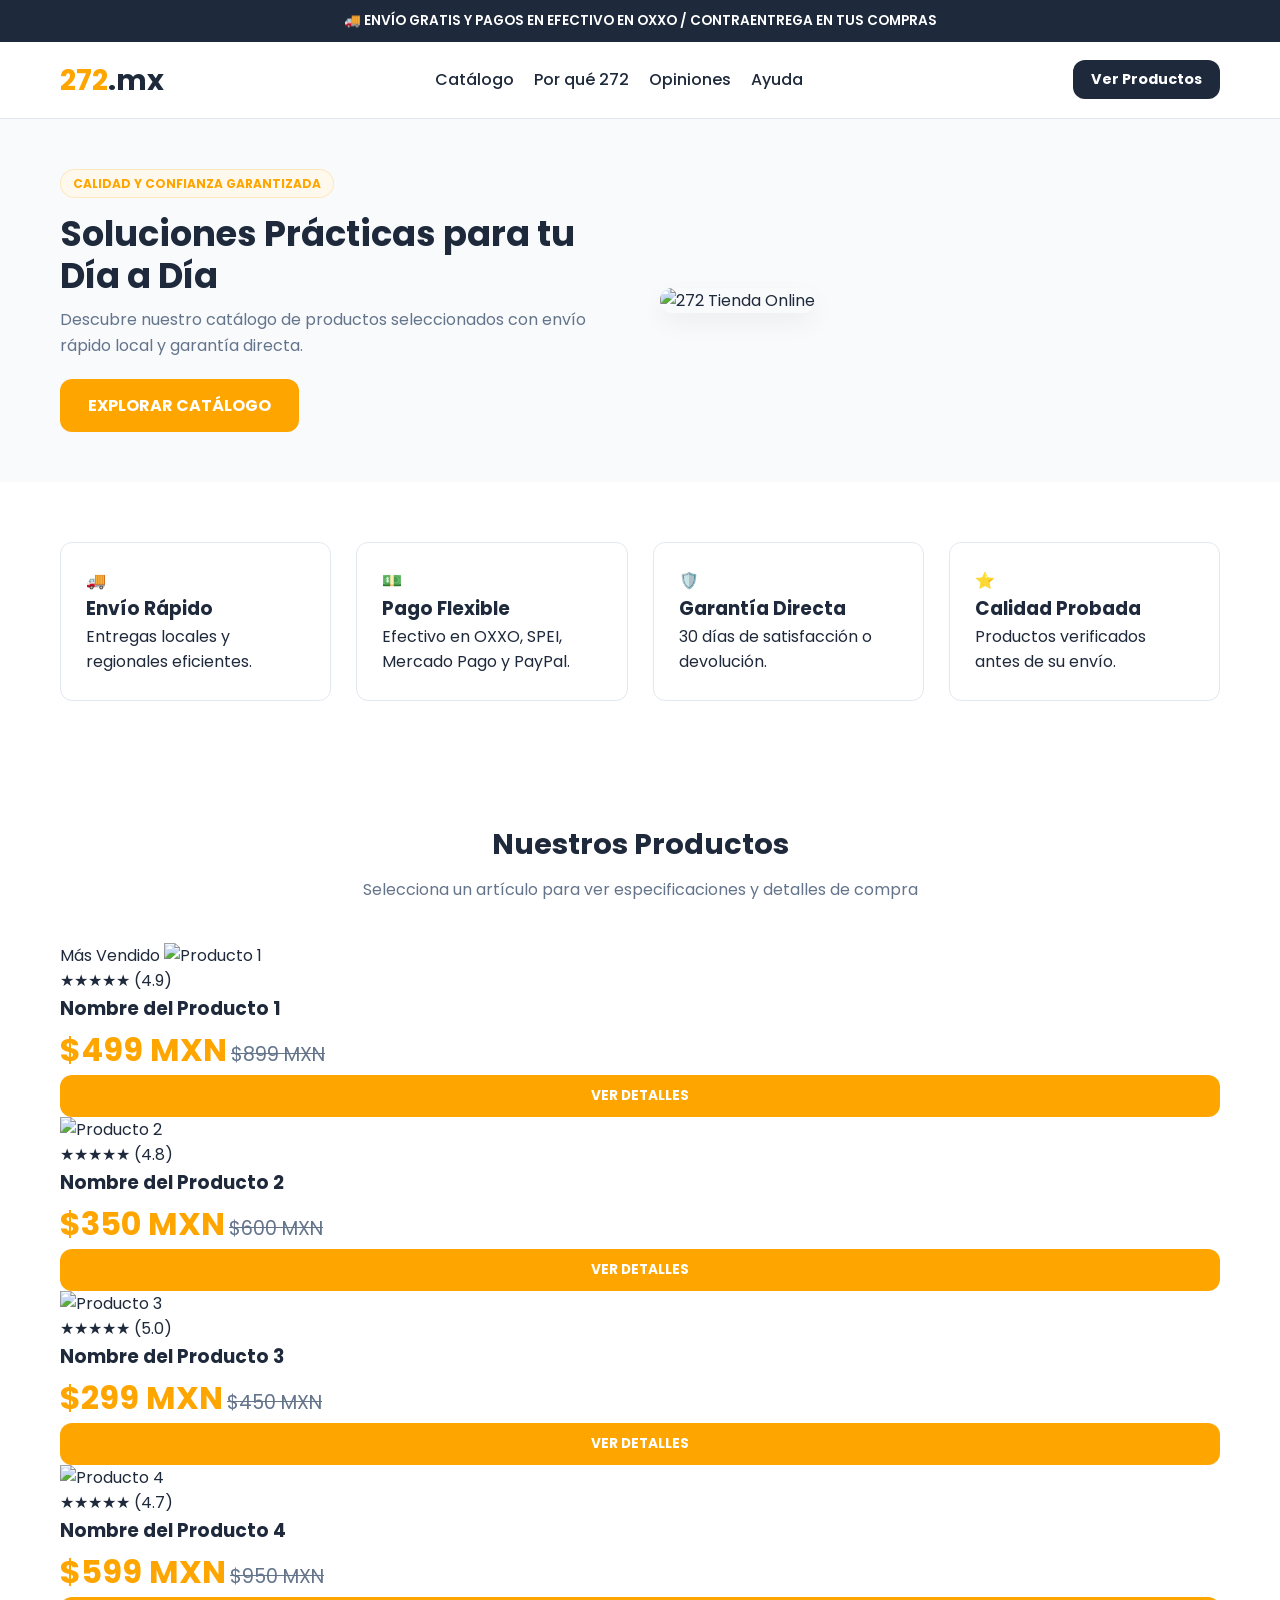
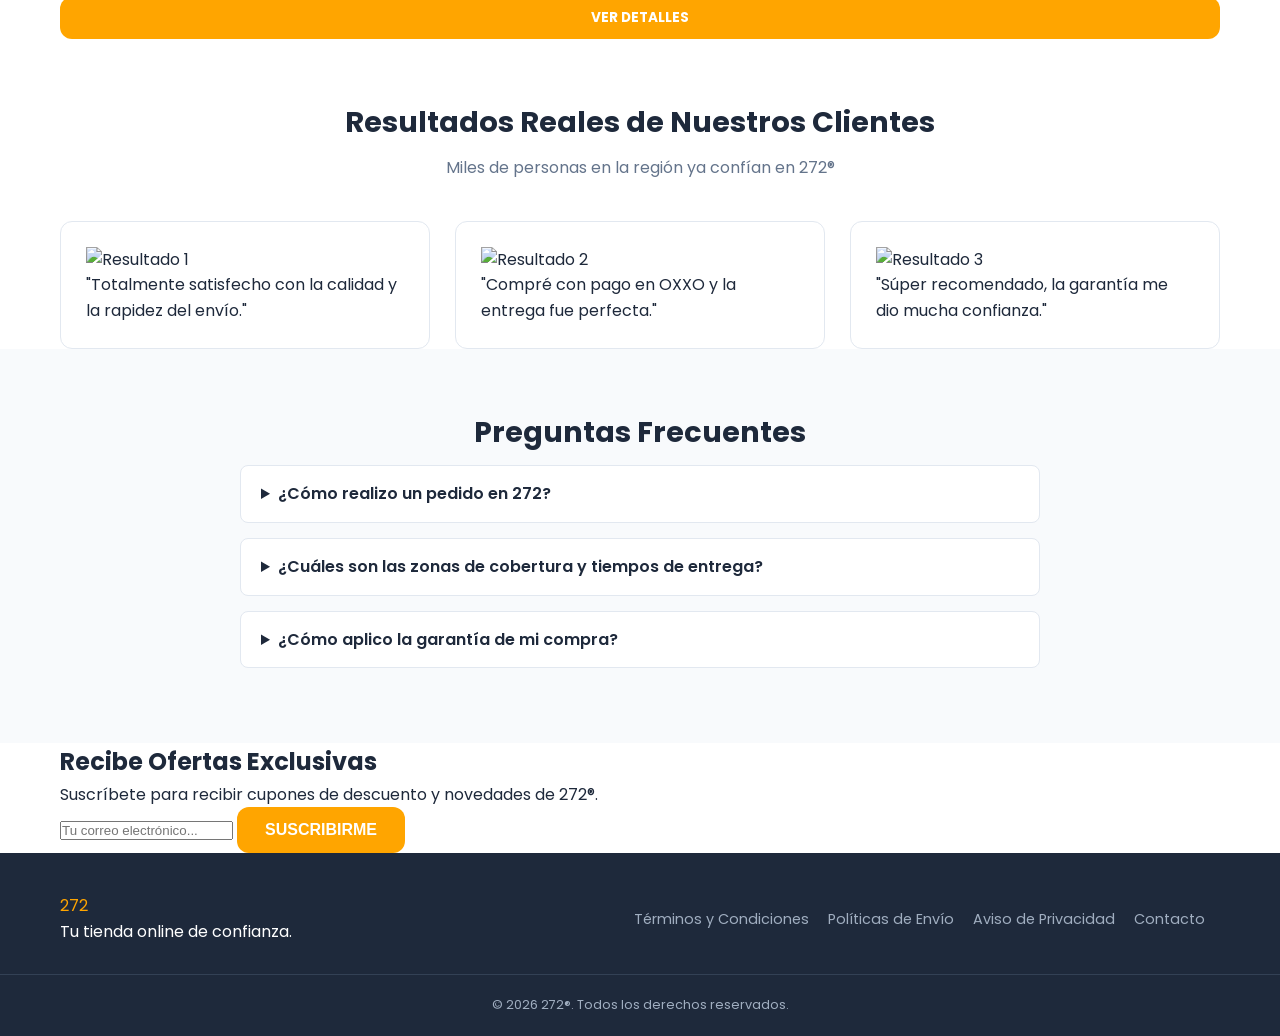
==== commit a89afcbd: "Update index.html" ====
--- a/index.html
+++ b/index.html
@@ -11,25 +11,22 @@
 </head>
 <body>
 
-  <!-- BARRA DE ANUNCIOS CON TEMPORIZADOR -->
+  <!-- 1. BARRA DE ANUNCIOS -->
   <div class="announcement-bar">
-    <span>🔥 OFERTA RELÁMPAGO: ENVÍO GRATIS Y PAGOS EN EFECTIVO EN OXXO / CONTRAENTREGA</span>
-    <span class="timer-badge" id="banner-timer">15m 00s</span>
+    <p><!-- REEMPLAZAR: Texto top --> 🚚 ENVÍO GRATIS Y PAGOS EN EFECTIVO EN OXXO / CONTRAENTREGA EN TUS COMPRAS</p>
   </div>
 
-  <!-- NAVEGACIÓN -->
+  <!-- 2. ENCABEZADO Y NAVEGACIÓN -->
   <header class="navbar">
     <div class="container nav-container">
       <a href="index.html" class="brand-logo">
         <span class="logo-accent">272</span>.mx
       </a>
-      <nav>
-        <ul class="nav-links">
-          <li><a href="index.html">Catálogo</a></li>
-          <li><a href="contacto.html">Contacto</a></li>
-          <li><a href="ayuda.html">Ayuda</a></li>
-          <li><a href="recursos.html">Recursos</a></li>
-        </ul>
+      <nav class="nav-links">
+        <a href="#catalogo">Catálogo</a>
+        <a href="#nosotros">Por qué 272</a>
+        <a href="#testimonios">Opiniones</a>
+        <a href="#faq">Ayuda</a>
       </nav>
       <div class="nav-actions">
         <a href="#catalogo" class="btn btn-secondary-nav">Ver Productos</a>
@@ -37,88 +34,202 @@
     </div>
   </header>
 
-  <!-- HERO HOME -->
+  <!-- 3. HERO HOME / PRESENTACIÓN DE TIENDA -->
   <section class="home-hero">
     <div class="container home-hero-grid">
       <div class="hero-text-content">
-        <span class="badge-tag">CALIDAD Y CONFIANZA GARANTIZADA</span>
-        <h1 class="hero-title">Soluciones Prácticas para tu Día a Día</h1>
-        <p class="hero-description">Descubre nuestro catálogo de productos seleccionados con envío rápido local y garantía directa.</p>
+        <span class="badge-tag"><!-- REEMPLAZAR: Etiqueta superior --> CALIDAD Y CONFIANZA GARANTIZADA</span>
+        <h1 class="hero-title"><!-- REEMPLAZAR: Título Principal Home --> Soluciones Prácticas para tu Día a Día</h1>
+        <p class="hero-description"><!-- REEMPLAZAR: Descripción marca --> Descubre nuestro catálogo de productos seleccionados con envío rápido local y garantía directa.</p>
         <div class="hero-cta-group">
           <a href="#catalogo" class="btn btn-primary">EXPLORAR CATÁLOGO</a>
         </div>
       </div>
       <div class="hero-image-content">
+        <!-- REEMPLAZAR: Imagen principal de portada de tienda -->
         <img src="https://via.placeholder.com/600x450?text=Banner+Principal+272" alt="272 Tienda Online">
       </div>
     </div>
   </section>
 
-  <!-- ATRIBUTOS DE MARCA -->
+  <!-- 4. ATRIBUTOS DE MARCA (Estilo Bleame - 4 pilares) -->
   <section class="brand-features">
     <div class="container features-grid">
       <div class="feature-card">
-        <div style="font-size:2rem; margin-bottom:8px;">🚚</div>
+        <div class="feature-icon">🚚</div>
         <h3>Envío Rápido</h3>
         <p>Entregas locales y regionales eficientes.</p>
       </div>
       <div class="feature-card">
-        <div style="font-size:2rem; margin-bottom:8px;">💵</div>
+        <div class="feature-icon">💵</div>
         <h3>Pago Flexible</h3>
         <p>Efectivo en OXXO, SPEI, Mercado Pago y PayPal.</p>
       </div>
       <div class="feature-card">
-        <div style="font-size:2rem; margin-bottom:8px;">🛡️</div>
+        <div class="feature-icon">🛡️</div>
         <h3>Garantía Directa</h3>
         <p>30 días de satisfacción o devolución.</p>
       </div>
       <div class="feature-card">
-        <div style="font-size:2rem; margin-bottom:8px;">⭐</div>
+        <div class="feature-icon">⭐</div>
         <h3>Calidad Probada</h3>
         <p>Productos verificados antes de su envío.</p>
       </div>
     </div>
   </section>
 
-  <!-- CATÁLOGO DINÁMICO -->
+  <!-- 5. CATÁLOGO DE PRODUCTOS (GRID BLEAME: "Shop our products") -->
   <section class="catalog-section" id="catalogo">
     <div class="container">
       <h2 class="section-title">Nuestros Productos</h2>
       <p class="section-subtitle">Selecciona un artículo para ver especificaciones y detalles de compra</p>
-      <div class="features-grid" id="catalog-container">
-        <!-- Generado dinámicamente desde app.js -->
-      </div>
-    </div>
-  </section>
-
-  <!-- FAQ -->
+
+      <div class="products-grid">
+
+        <!-- Tarjeta de Producto 1 -->
+        <div class="product-card">
+          <div class="product-card-image">
+            <span class="card-badge">Más Vendido</span>
+            <!-- REEMPLAZAR: Imagen Producto 1 -->
+            <img src="https://via.placeholder.com/300x300?text=Producto+1" alt="Producto 1">
+          </div>
+          <div class="product-card-info">
+            <div class="card-rating">★★★★★ (4.9)</div>
+            <h3 class="card-title"><!-- REEMPLAZAR --> Nombre del Producto 1</h3>
+            <div class="card-price">
+              <span class="price-now">$499 MXN</span>
+              <span class="price-old">$899 MXN</span>
+            </div>
+            <a href="producto.html" class="btn btn-primary btn-block btn-sm">VER DETALLES</a>
+          </div>
+        </div>
+
+        <!-- Tarjeta de Producto 2 -->
+        <div class="product-card">
+          <div class="product-card-image">
+            <!-- REEMPLAZAR: Imagen Producto 2 -->
+            <img src="https://via.placeholder.com/300x300?text=Producto+2" alt="Producto 2">
+          </div>
+          <div class="product-card-info">
+            <div class="card-rating">★★★★★ (4.8)</div>
+            <h3 class="card-title"><!-- REEMPLAZAR --> Nombre del Producto 2</h3>
+            <div class="card-price">
+              <span class="price-now">$350 MXN</span>
+              <span class="price-old">$600 MXN</span>
+            </div>
+            <a href="producto.html" class="btn btn-primary btn-block btn-sm">VER DETALLES</a>
+          </div>
+        </div>
+
+        <!-- Tarjeta de Producto 3 -->
+        <div class="product-card">
+          <div class="product-card-image">
+            <!-- REEMPLAZAR: Imagen Producto 3 -->
+            <img src="https://via.placeholder.com/300x300?text=Producto+3" alt="Producto 3">
+          </div>
+          <div class="product-card-info">
+            <div class="card-rating">★★★★★ (5.0)</div>
+            <h3 class="card-title"><!-- REEMPLAZAR --> Nombre del Producto 3</h3>
+            <div class="card-price">
+              <span class="price-now">$299 MXN</span>
+              <span class="price-old">$450 MXN</span>
+            </div>
+            <a href="producto.html" class="btn btn-primary btn-block btn-sm">VER DETALLES</a>
+          </div>
+        </div>
+
+        <!-- Tarjeta de Producto 4 -->
+        <div class="product-card">
+          <div class="product-card-image">
+            <!-- REEMPLAZAR: Imagen Producto 4 -->
+            <img src="https://via.placeholder.com/300x300?text=Producto+4" alt="Producto 4">
+          </div>
+          <div class="product-card-info">
+            <div class="card-rating">★★★★★ (4.7)</div>
+            <h3 class="card-title"><!-- REEMPLAZAR --> Nombre del Producto 4</h3>
+            <div class="card-price">
+              <span class="price-now">$599 MXN</span>
+              <span class="price-old">$950 MXN</span>
+            </div>
+            <a href="producto.html" class="btn btn-primary btn-block btn-sm">VER DETALLES</a>
+          </div>
+        </div>
+
+      </div>
+    </div>
+  </section>
+
+  <!-- 6. PRUEBA SOCIAL / GALERÍA DE RESULTADOS (Estilo Bleame) -->
+  <section class="social-proof-gallery" id="nosotros">
+    <div class="container">
+      <h2 class="section-title">Resultados Reales de Nuestros Clientes</h2>
+      <p class="section-subtitle">Miles de personas en la región ya confían en 272®</p>
+
+      <div class="proof-grid">
+        <div class="proof-card">
+          <img src="https://via.placeholder.com/350x250?text=Resultado+1" alt="Resultado 1">
+          <p class="proof-caption">"Totalmente satisfecho con la calidad y la rapidez del envío."</p>
+        </div>
+        <div class="proof-card">
+          <img src="https://via.placeholder.com/350x250?text=Resultado+2" alt="Resultado 2">
+          <p class="proof-caption">"Compré con pago en OXXO y la entrega fue perfecta."</p>
+        </div>
+        <div class="proof-card">
+          <img src="https://via.placeholder.com/350x250?text=Resultado+3" alt="Resultado 3">
+          <p class="proof-caption">"Súper recomendado, la garantía me dio mucha confianza."</p>
+        </div>
+      </div>
+    </div>
+  </section>
+
+  <!-- 7. PREGUNTAS FRECUENTES GENERALE DE LA TIENDA -->
   <section class="faq-section" id="faq">
     <div class="container">
       <h2 class="section-title">Preguntas Frecuentes</h2>
+      
       <div class="faq-list">
         <details class="faq-item">
           <summary>¿Cómo realizo un pedido en 272?</summary>
-          <p>Selecciona el producto, haz clic en "Ver Detalles" o pido directamente vía WhatsApp para coordinar tu entrega.</p>
+          <p>Solo selecciona el producto que te interesa, haz clic en "Ver Detalles" o "Comprar Ahora" y completa los datos de envío. Puedes elegir pagar mediante Mercado Pago, PayPal, transferencia SPEI o efectivo en OXXO.</p>
         </details>
+
         <details class="faq-item">
-          <summary>¿Cuáles son las zonas de cobertura?</summary>
-          <p>Realizamos envíos en toda la región con entregas ágiles de 24 a 48 horas hábiles.</p>
+          <summary>¿Cuáles son las zonas de cobertura y tiempos de entrega?</summary>
+          <p>Realizamos envíos en toda la región con entregas ágiles de 24 a 48 horas hábiles según la disponibilidad en almacén.</p>
         </details>
-      </div>
-    </div>
-  </section>
-
-  <!-- PIE DE PÁGINA -->
+
+        <details class="faq-item">
+          <summary>¿Cómo aplico la garantía de mi compra?</summary>
+          <p>Todos nuestros productos cuentan con garantía de 30 días. Si presentas algún inconveniente, contáctanos directamente vía WhatsApp o correo de atención para resolverlo de inmediato.</p>
+        </details>
+      </div>
+    </div>
+  </section>
+
+  <!-- 8. NEWSLETTER / SUSCRIPCIÓN (Pie de página Bleame) -->
+  <section class="newsletter-section">
+    <div class="container text-center">
+      <h2>Recibe Ofertas Exclusivas</h2>
+      <p>Suscríbete para recibir cupones de descuento y novedades de 272®.</p>
+      <form class="newsletter-form" onsubmit="event.preventDefault();">
+        <input type="email" placeholder="Tu correo electrónico..." required>
+        <button type="submit" class="btn btn-primary">SUSCRIBIRME</button>
+      </form>
+    </div>
+  </section>
+
+  <!-- 9. PIE DE PÁGINA -->
   <footer class="footer">
     <div class="container footer-content">
       <div class="footer-brand">
-        <span class="logo-accent" style="font-size: 1.5rem; font-weight: 700;">272</span>
+        <span class="logo-accent">272</span>
         <p>Tu tienda online de confianza.</p>
       </div>
       <div class="footer-links">
-        <a href="contacto.html">Contacto</a>
-        <a href="ayuda.html">Ayuda</a>
-        <a href="recursos.html">Recursos</a>
+        <a href="#">Términos y Condiciones</a>
+        <a href="#">Políticas de Envío</a>
+        <a href="#">Aviso de Privacidad</a>
+        <a href="#">Contacto</a>
       </div>
     </div>
     <div class="footer-bottom">
@@ -126,11 +237,5 @@
     </div>
   </footer>
 
-  <!-- BOTÓN FLOTANTE WHATSAPP -->
-  <a href="https://wa.me/522722796693?text=Hola%20Tienda%20272,%20deseo%20más%20información" class="whatsapp-float" target="_blank" title="Contacto directo vía WhatsApp">
-    💬
-  </a>
-
-  <script src="app.js"></script>
 </body>
 </html>
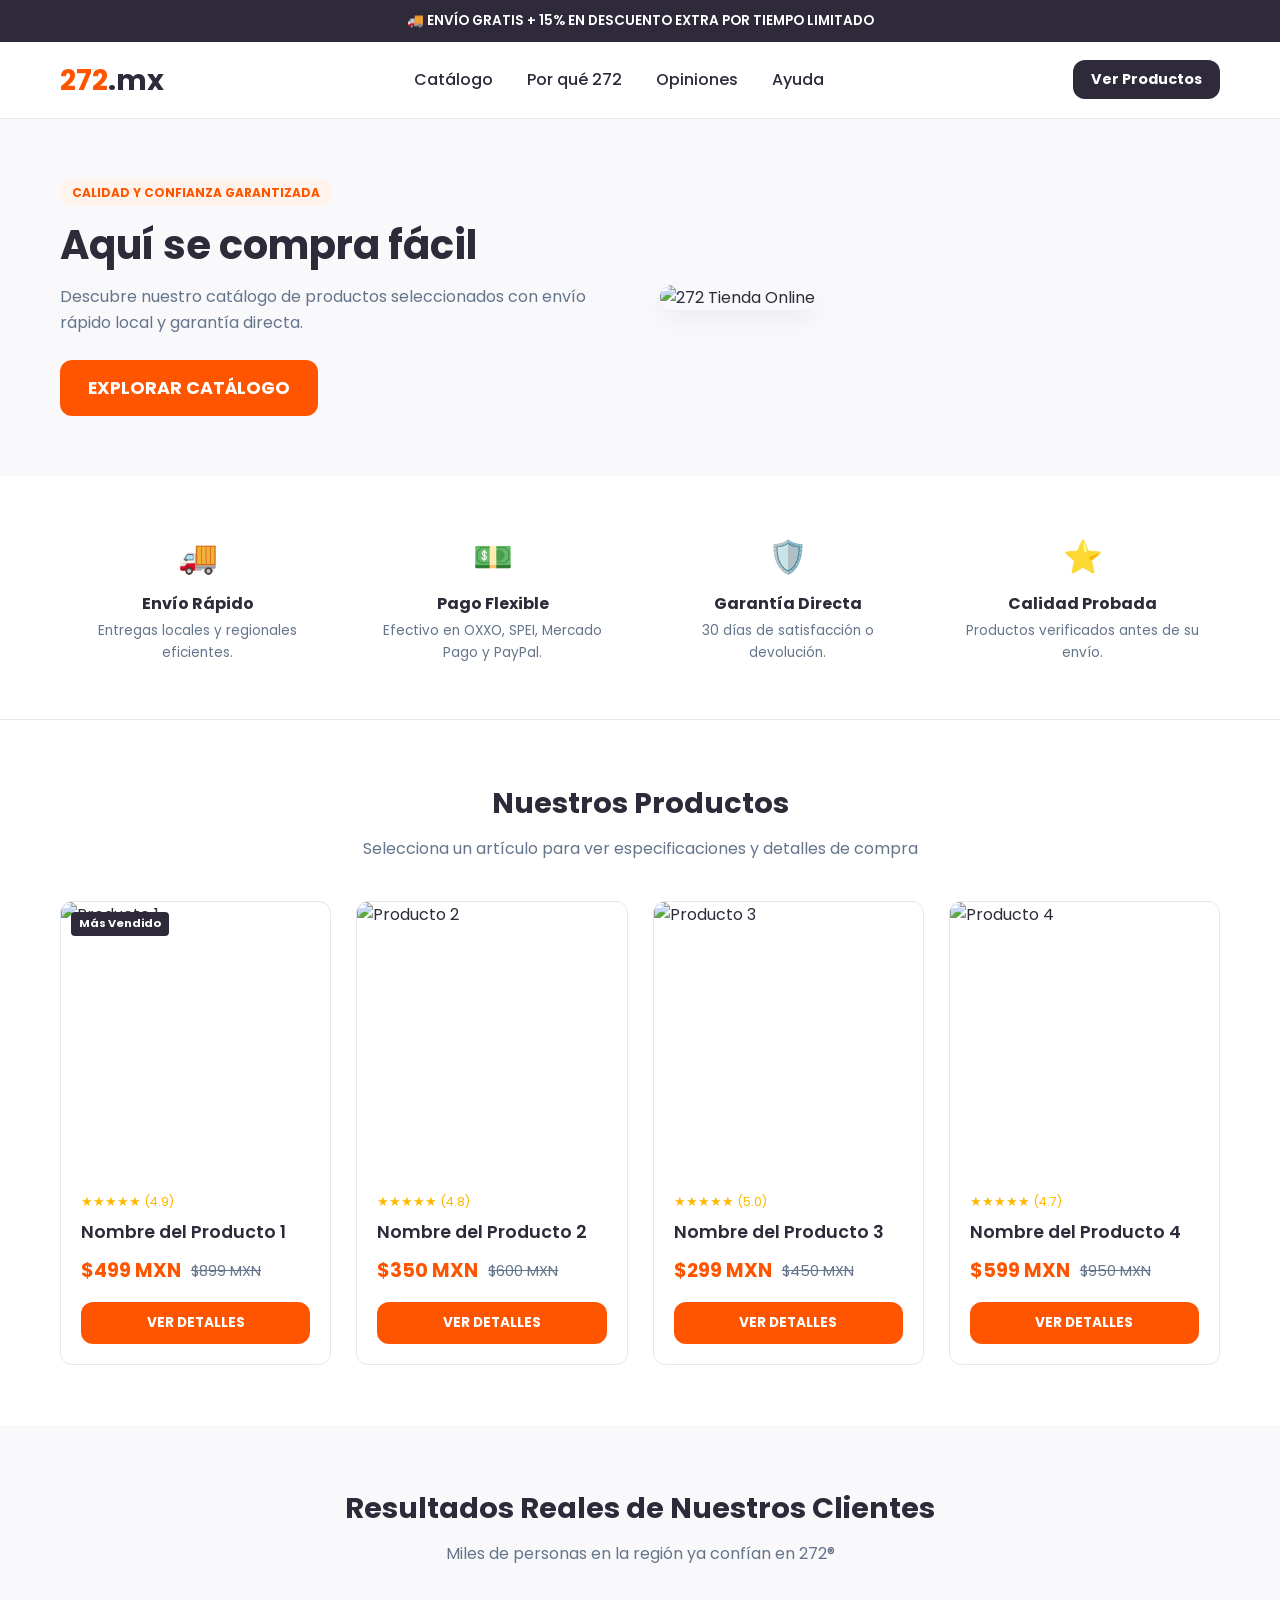
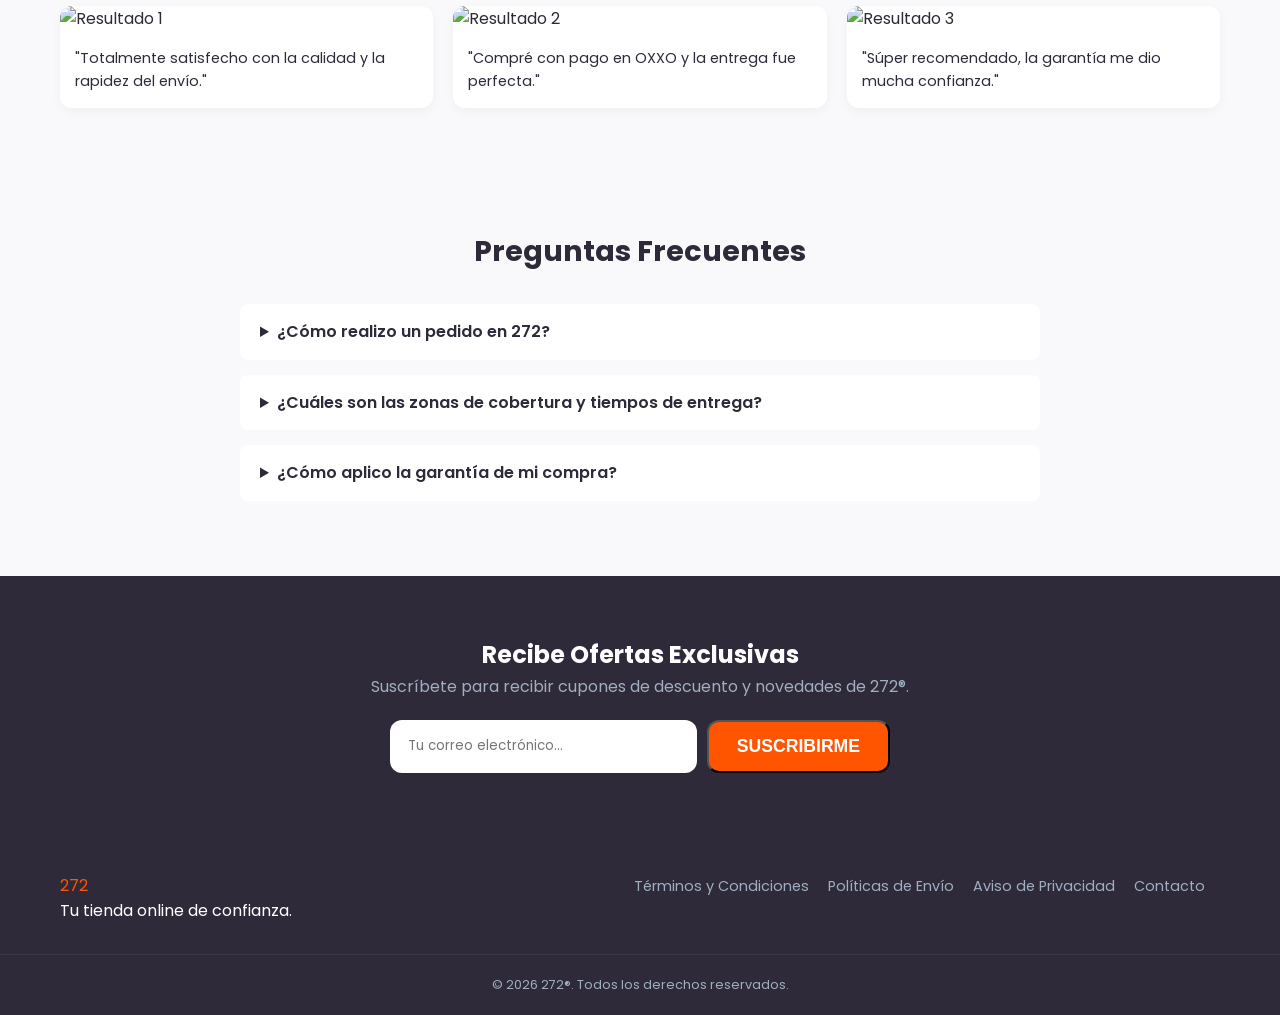
==== commit 6c600dbd: "Update index.html" ====
--- a/index.html
+++ b/index.html
@@ -3,7 +3,7 @@
 <head>
   <meta charset="UTF-8">
   <meta name="viewport" content="width=device-width, initial-scale=1.0">
-  <title>272® | Tu tienda online de confianza</title>
+  <title> ¡Compra simple, seguro y en línea! </title>
   <link rel="preconnect" href="https://fonts.googleapis.com">
   <link rel="preconnect" href="https://fonts.gstatic.com" crossorigin>
   <link href="https://fonts.googleapis.com/css2?family=Poppins:wght@400;500;600;700&display=swap" rel="stylesheet">
@@ -13,7 +13,7 @@
 
   <!-- 1. BARRA DE ANUNCIOS -->
   <div class="announcement-bar">
-    <p><!-- REEMPLAZAR: Texto top --> 🚚 ENVÍO GRATIS Y PAGOS EN EFECTIVO EN OXXO / CONTRAENTREGA EN TUS COMPRAS</p>
+    <p><!-- REEMPLAZAR: Texto top --> 🚚 ENVÍO GRATIS + 15% EN DESCUENTO EXTRA POR TIEMPO LIMITADO </p>
   </div>
 
   <!-- 2. ENCABEZADO Y NAVEGACIÓN -->
@@ -39,7 +39,7 @@
     <div class="container home-hero-grid">
       <div class="hero-text-content">
         <span class="badge-tag"><!-- REEMPLAZAR: Etiqueta superior --> CALIDAD Y CONFIANZA GARANTIZADA</span>
-        <h1 class="hero-title"><!-- REEMPLAZAR: Título Principal Home --> Soluciones Prácticas para tu Día a Día</h1>
+        <h1 class="hero-title"><!-- REEMPLAZAR: Título Principal Home --> Aquí se compra fácil </h1>
         <p class="hero-description"><!-- REEMPLAZAR: Descripción marca --> Descubre nuestro catálogo de productos seleccionados con envío rápido local y garantía directa.</p>
         <div class="hero-cta-group">
           <a href="#catalogo" class="btn btn-primary">EXPLORAR CATÁLOGO</a>
--- a/styles.css
+++ b/styles.css
@@ -1,13 +1,12 @@
-/* VARIABLES DE DISEÑO MARCA 272 (Elegante y Profesional) */
+/* VARIABLES DE DISEÑO MARCA 272 (Estilo Bleame) */
 :root {
-  --primary-orange: #ffa500;
-  --primary-orange-hover: #e69500;
-  --dark-navy: #1e293b;
-  --light-bg: #f8fafc;
+  --primary-orange: #ff5500;
+  --primary-orange-hover: #e04b00;
+  --dark-navy: #2e2a39;
+  --light-bg: #f9f9fb;
   --white: #ffffff;
   --gray-border: #e2e8f0;
   --gray-text: #64748b;
-  --accent-green: #25D366;
   --font-family: 'Poppins', sans-serif;
   --border-radius: 12px;
 }
@@ -31,7 +30,7 @@
   padding: 0 20px;
 }
 
-/* 1. BARRA DE ANUNCIOS Y TEMPORIZADOR */
+/* 1. BARRA DE ANUNCIOS */
 .announcement-bar {
   background-color: var(--dark-navy);
   color: var(--white);
@@ -39,22 +38,9 @@
   padding: 10px 15px;
   font-size: 0.85rem;
   font-weight: 600;
-  display: flex;
-  justify-content: center;
-  align-items: center;
-  gap: 10px;
-}
-
-.timer-badge {
-  background-color: var(--primary-orange);
-  color: var(--white);
-  padding: 2px 8px;
-  border-radius: 6px;
-  font-weight: 700;
-  font-family: monospace;
-}
-
-/* 2. NAVEGACIÓN UNIFORME */
+}
+
+/* 2. NAVEGACIÓN */
 .navbar {
   border-bottom: 1px solid var(--gray-border);
   padding: 15px 0;
@@ -81,46 +67,33 @@
   color: var(--primary-orange);
 }
 
-.nav-links {
-  display: flex;
-  list-style: none;
-  gap: 20px;
-}
-
 .nav-links a {
+  margin: 0 15px;
   text-decoration: none;
   color: var(--dark-navy);
   font-weight: 500;
-  transition: color 0.2s ease;
-}
-
-.nav-links a:hover {
-  color: var(--primary-orange);
-}
-
-/* 3. HERO & PRODUCT GRID */
-.home-hero, .hero-section {
-  padding: 50px 0;
-  background-color: var(--light-bg);
-}
-
-.home-hero-grid, .hero-grid {
+}
+
+/* 3. HERO SECTION */
+.hero-section {
+  padding: 40px 0;
+}
+
+.hero-grid {
   display: grid;
   grid-template-columns: 1fr;
   gap: 40px;
-  align-items: center;
 }
 
 @media (min-width: 768px) {
-  .home-hero-grid, .hero-grid {
+  .hero-grid {
     grid-template-columns: 1fr 1fr;
   }
 }
 
-.main-image-container img, .hero-image-content img {
+.main-image-container img {
   width: 100%;
   border-radius: var(--border-radius);
-  box-shadow: 0 10px 25px rgba(0,0,0,0.05);
   object-fit: cover;
 }
 
@@ -131,8 +104,8 @@
 }
 
 .thumb {
-  width: 70px;
-  height: 70px;
+  width: 80px;
+  height: 80px;
   border-radius: 8px;
   cursor: pointer;
   border: 2px solid transparent;
@@ -142,26 +115,31 @@
   border-color: var(--primary-orange);
 }
 
-.badge-tag {
-  display: inline-block;
-  background-color: #fff8ed;
-  color: var(--primary-orange);
-  font-size: 0.75rem;
-  font-weight: 700;
-  padding: 4px 12px;
-  border-radius: 20px;
-  margin-bottom: 15px;
-  border: 1px solid rgba(255, 165, 0, 0.2);
-}
-
-.product-title, .hero-title {
+.rating-badge {
+  display: flex;
+  align-items: center;
+  gap: 8px;
+  margin-bottom: 10px;
+}
+
+.stars {
+  color: #ffb800;
+  font-size: 1.1rem;
+}
+
+.rating-text {
+  font-size: 0.85rem;
+  color: var(--gray-text);
+}
+
+.product-title {
   font-size: 2.2rem;
   font-weight: 700;
   line-height: 1.2;
   margin-bottom: 10px;
 }
 
-.product-subtitle, .hero-description {
+.product-subtitle {
   color: var(--gray-text);
   margin-bottom: 20px;
 }
@@ -173,26 +151,35 @@
   margin-bottom: 20px;
 }
 
-.price-current, .price-now {
+.price-current {
   font-size: 2rem;
   font-weight: 700;
   color: var(--primary-orange);
 }
 
-.price-original, .price-old {
-  font-size: 1.2rem;
+.price-original {
+  font-size: 1.3rem;
   text-decoration: line-through;
   color: var(--gray-text);
 }
 
 .badge-discount {
-  background-color: #fff8ed;
+  background-color: #fff3ec;
   color: var(--primary-orange);
   padding: 4px 10px;
   border-radius: 20px;
   font-weight: 600;
   font-size: 0.85rem;
-  border: 1px solid rgba(255, 165, 0, 0.3);
+}
+
+.quick-highlights {
+  list-style: none;
+  margin-bottom: 25px;
+}
+
+.quick-highlights li {
+  margin-bottom: 8px;
+  font-weight: 500;
 }
 
 /* BOTONES Y CTA */
@@ -203,15 +190,13 @@
   font-weight: 700;
   text-decoration: none;
   text-align: center;
-  transition: all 0.2s ease;
-  border: none;
-  cursor: pointer;
+  transition: background-color 0.2s ease;
 }
 
 .btn-primary {
   background-color: var(--primary-orange);
   color: var(--white);
-  font-size: 1rem;
+  font-size: 1.1rem;
 }
 
 .btn-primary:hover {
@@ -225,83 +210,131 @@
   font-size: 0.9rem;
 }
 
-.btn-whatsapp {
-  background-color: var(--accent-green);
-  color: var(--white);
-  display: flex;
-  align-items: center;
-  justify-content: center;
-  gap: 8px;
-}
-
 .btn-block {
   display: block;
   width: 100%;
 }
 
-.btn-sm {
-  padding: 10px 15px;
-  font-size: 0.85rem;
-}
-
-/* BOTÓN FLOTANTE DE WHATSAPP */
-.whatsapp-float {
-  position: fixed;
-  width: 60px;
-  height: 60px;
-  bottom: 25px;
-  right: 25px;
-  background-color: var(--accent-green);
-  color: #fff;
-  border-radius: 50px;
-  text-align: center;
-  font-size: 30px;
-  box-shadow: 0px 4px 10px rgba(0, 0, 0, 0.3);
-  z-index: 999;
-  display: flex;
-  align-items: center;
+.stock-urgency {
+  font-size: 0.85rem;
+  text-align: center;
+  margin-top: 10px;
+  color: var(--gray-text);
+}
+
+.trust-badges {
+  display: flex;
+  justify-content: space-between;
+  margin-top: 25px;
+  padding-top: 20px;
+  border-top: 1px solid var(--gray-border);
+  font-size: 0.85rem;
+  font-weight: 600;
+}
+
+/* 4. BANNER DE PRENSA */
+.press-banner {
+  background-color: var(--light-bg);
+  padding: 25px 0;
+  text-align: center;
+}
+
+.press-title {
+  font-size: 0.75rem;
+  letter-spacing: 1px;
+  color: var(--gray-text);
+  margin-bottom: 10px;
+}
+
+.press-logos {
+  display: flex;
   justify-content: center;
-  text-decoration: none;
-  transition: transform 0.2s ease;
-}
-
-.whatsapp-float:hover {
-  transform: scale(1.1);
-}
-
-/* SECCIONES Y TARJETAS */
-.brand-features, .catalog-section, .comparison-section, .how-it-works, .reviews-section, .faq-section {
-  padding: 60px 0;
-}
-
-.comparison-section, .how-it-works, .faq-section {
+  gap: 20px;
+  font-weight: 700;
+  color: var(--dark-navy);
+  font-size: 0.9rem;
+}
+
+/* 5. COMPARATIVA */
+.comparison-section {
+  padding: 60px 0;
+}
+
+.section-title {
+  text-align: center;
+  font-size: 1.8rem;
+  font-weight: 700;
+  margin-bottom: 10px;
+}
+
+.section-subtitle {
+  text-align: center;
+  color: var(--gray-text);
+  margin-bottom: 40px;
+}
+
+.comparison-table {
+  display: grid;
+  grid-template-columns: 1fr;
+  gap: 20px;
+}
+
+@media (min-width: 768px) {
+  .comparison-table {
+    grid-template-columns: 1fr 1fr;
+  }
+}
+
+.table-column {
+  padding: 30px;
+  border-radius: var(--border-radius);
+}
+
+.competitor-col {
   background-color: var(--light-bg);
 }
 
-.section-title {
-  text-align: center;
-  font-size: 1.8rem;
-  font-weight: 700;
-  margin-bottom: 10px;
-}
-
-.section-subtitle {
-  text-align: center;
-  color: var(--gray-text);
-  margin-bottom: 40px;
-}
-
-.features-grid, .steps-grid, .reviews-grid, .proof-grid {
-  display: grid;
-  grid-template-columns: repeat(auto-fit, minmax(250px, 1fr));
-  gap: 25px;
-}
-
-.feature-card, .step-card, .review-card, .proof-card {
+.brand-col {
+  background-color: #fff3ec;
+  border: 2px solid var(--primary-orange);
+}
+
+.table-column h3 {
+  margin-bottom: 20px;
+}
+
+.table-column ul {
+  list-style: none;
+}
+
+.table-column li {
+  margin-bottom: 12px;
+}
+
+/* 6. CÓMO FUNCIONA */
+.how-it-works {
+  background-color: var(--light-bg);
+  padding: 60px 0;
+}
+
+.steps-grid {
+  display: grid;
+  grid-template-columns: 1fr;
+  gap: 30px;
+  margin-top: 40px;
+}
+
+@media (min-width: 768px) {
+  .steps-grid {
+    grid-template-columns: repeat(3, 1fr);
+  }
+}
+
+.step-card {
   background-color: var(--white);
-  padding: 25px;
-  border-radius: var(--border-radius);
-  border: 1px solid var(--gray-border);
+  padding: 30px;
+  border-radius: var(--border-radius);
+  text-align: center;
 }
 
 .step-number {
@@ -317,37 +350,60 @@
   margin: 0 auto 15px auto;
 }
 
-.comparison-table {
+/* 7. RESEÑAS */
+.reviews-section {
+  padding: 60px 0;
+}
+
+.reviews-grid {
   display: grid;
   grid-template-columns: 1fr;
-  gap: 20px;
+  gap: 25px;
+  margin-top: 40px;
 }
 
 @media (min-width: 768px) {
-  .comparison-table {
-    grid-template-columns: 1fr 1fr;
+  .reviews-grid {
+    grid-template-columns: repeat(3, 1fr);
   }
 }
 
-.table-column {
-  padding: 30px;
-  border-radius: var(--border-radius);
-}
-
-.competitor-col {
-  background-color: var(--white);
+.review-card {
   border: 1px solid var(--gray-border);
-}
-
-.brand-col {
-  background-color: #fff8ed;
-  border: 2px solid var(--primary-orange);
-}
-
-/* FAQ */
+  padding: 25px;
+  border-radius: var(--border-radius);
+}
+
+.review-stars {
+  color: #ffb800;
+  margin-bottom: 10px;
+}
+
+.review-comment {
+  font-size: 0.95rem;
+  margin-bottom: 15px;
+}
+
+.review-author {
+  display: flex;
+  flex-direction: column;
+  font-size: 0.85rem;
+}
+
+.verified-buyer {
+  color: #10b981;
+  font-weight: 500;
+}
+
+/* 8. FAQ */
+.faq-section {
+  background-color: var(--light-bg);
+  padding: 60px 0;
+}
+
 .faq-list {
   max-width: 800px;
-  margin: 0 auto;
+  margin: 30px auto 0 auto;
 }
 
 .faq-item {
@@ -355,12 +411,11 @@
   border-radius: 8px;
   padding: 15px 20px;
   margin-bottom: 15px;
-  border: 1px solid var(--gray-border);
+  cursor: pointer;
 }
 
 .faq-item summary {
   font-weight: 600;
-  cursor: pointer;
 }
 
 .faq-item p {
@@ -369,7 +424,7 @@
   font-size: 0.95rem;
 }
 
-/* FOOTER */
+/* 9. FOOTER */
 .footer {
   background-color: var(--dark-navy);
   color: var(--white);
@@ -387,7 +442,6 @@
   .footer-content {
     flex-direction: row;
     justify-content: space-between;
-    align-items: center;
   }
 }
 
@@ -398,14 +452,246 @@
   font-size: 0.9rem;
 }
 
-.footer-links a:hover {
-  color: var(--white);
-}
-
 .footer-bottom {
   text-align: center;
-  border-top: 1px solid #334155;
+  border-top: 1px solid #3a3548;
   padding-top: 20px;
   font-size: 0.8rem;
   color: #a0aec0;
 }
+
+/* EXTENSIÓN PARA HOME MULTI-PRODUCTO */
+
+/* HERO HOME */
+.home-hero {
+  padding: 60px 0;
+  background-color: var(--light-bg);
+}
+
+.home-hero-grid {
+  display: grid;
+  grid-template-columns: 1fr;
+  gap: 40px;
+  align-items: center;
+}
+
+@media (min-width: 768px) {
+  .home-hero-grid {
+    grid-template-columns: 1fr 1fr;
+  }
+}
+
+.badge-tag {
+  display: inline-block;
+  background-color: #fff3ec;
+  color: var(--primary-orange);
+  font-size: 0.75rem;
+  font-weight: 700;
+  padding: 4px 12px;
+  border-radius: 20px;
+  margin-bottom: 15px;
+}
+
+.hero-title {
+  font-size: 2.5rem;
+  font-weight: 700;
+  line-height: 1.2;
+  margin-bottom: 15px;
+}
+
+.hero-description {
+  color: var(--gray-text);
+  margin-bottom: 25px;
+}
+
+.hero-image-content img {
+  width: 100%;
+  border-radius: var(--border-radius);
+  box-shadow: 0 10px 25px rgba(0,0,0,0.05);
+}
+
+/* CARACTERÍSTICAS / ATRIBUTOS DE MARCA */
+.brand-features {
+  padding: 40px 0;
+  border-bottom: 1px solid var(--gray-border);
+}
+
+.features-grid {
+  display: grid;
+  grid-template-columns: repeat(auto-fit, minmax(200px, 1fr));
+  gap: 20px;
+  text-align: center;
+}
+
+.feature-card {
+  padding: 15px;
+}
+
+.feature-icon {
+  font-size: 2rem;
+  margin-bottom: 8px;
+}
+
+.feature-card h3 {
+  font-size: 1rem;
+  margin-bottom: 4px;
+}
+
+.feature-card p {
+  font-size: 0.85rem;
+  color: var(--gray-text);
+}
+
+/* CATÁLOGO / GRID DE PRODUCTOS */
+.catalog-section {
+  padding: 60px 0;
+}
+
+.products-grid {
+  display: grid;
+  grid-template-columns: repeat(auto-fit, minmax(250px, 1fr));
+  gap: 25px;
+  margin-top: 40px;
+}
+
+.product-card {
+  border: 1px solid var(--gray-border);
+  border-radius: var(--border-radius);
+  overflow: hidden;
+  transition: transform 0.2s ease, box-shadow 0.2s ease;
+  background-color: var(--white);
+}
+
+.product-card:hover {
+  transform: translateY(-5px);
+  box-shadow: 0 10px 20px rgba(0,0,0,0.08);
+}
+
+.product-card-image {
+  position: relative;
+  width: 100%;
+  padding-top: 100%; /* Aspecto 1:1 */
+}
+
+.product-card-image img {
+  position: absolute;
+  top: 0;
+  left: 0;
+  width: 100%;
+  height: 100%;
+  object-fit: cover;
+}
+
+.card-badge {
+  position: absolute;
+  top: 10px;
+  left: 10px;
+  background-color: var(--dark-navy);
+  color: var(--white);
+  font-size: 0.7rem;
+  font-weight: 700;
+  padding: 3px 8px;
+  border-radius: 4px;
+  z-index: 2;
+}
+
+.product-card-info {
+  padding: 20px;
+}
+
+.card-rating {
+  font-size: 0.8rem;
+  color: #ffb800;
+  margin-bottom: 6px;
+}
+
+.card-title {
+  font-size: 1.1rem;
+  font-weight: 600;
+  margin-bottom: 10px;
+}
+
+.card-price {
+  display: flex;
+  align-items: center;
+  gap: 10px;
+  margin-bottom: 15px;
+}
+
+.price-now {
+  font-weight: 700;
+  color: var(--primary-orange);
+  font-size: 1.2rem;
+}
+
+.price-old {
+  font-size: 0.9rem;
+  color: var(--gray-text);
+  text-decoration: line-through;
+}
+
+.btn-sm {
+  padding: 10px 15px;
+  font-size: 0.85rem;
+}
+
+/* GALERÍA PRUEBA SOCIAL */
+.social-proof-gallery {
+  background-color: var(--light-bg);
+  padding: 60px 0;
+}
+
+.proof-grid {
+  display: grid;
+  grid-template-columns: repeat(auto-fit, minmax(280px, 1fr));
+  gap: 20px;
+  margin-top: 40px;
+}
+
+.proof-card {
+  background-color: var(--white);
+  border-radius: var(--border-radius);
+  overflow: hidden;
+  box-shadow: 0 4px 12px rgba(0,0,0,0.04);
+}
+
+.proof-card img {
+  width: 100%;
+  height: 200px;
+  object-fit: cover;
+}
+
+.proof-caption {
+  padding: 15px;
+  font-size: 0.9rem;
+  color: var(--dark-navy);
+}
+
+/* NEWSLETTER */
+.newsletter-section {
+  padding: 60px 0;
+  background-color: var(--dark-navy);
+  color: var(--white);
+  text-align: center;
+}
+
+.newsletter-section p {
+  color: #a0aec0;
+  margin-bottom: 20px;
+}
+
+.newsletter-form {
+  display: flex;
+  justify-content: center;
+  gap: 10px;
+  max-width: 500px;
+  margin: 0 auto;
+}
+
+.newsletter-form input {
+  padding: 12px 18px;
+  border-radius: var(--border-radius);
+  border: none;
+  width: 100%;
+  font-family: var(--font-family);
+}
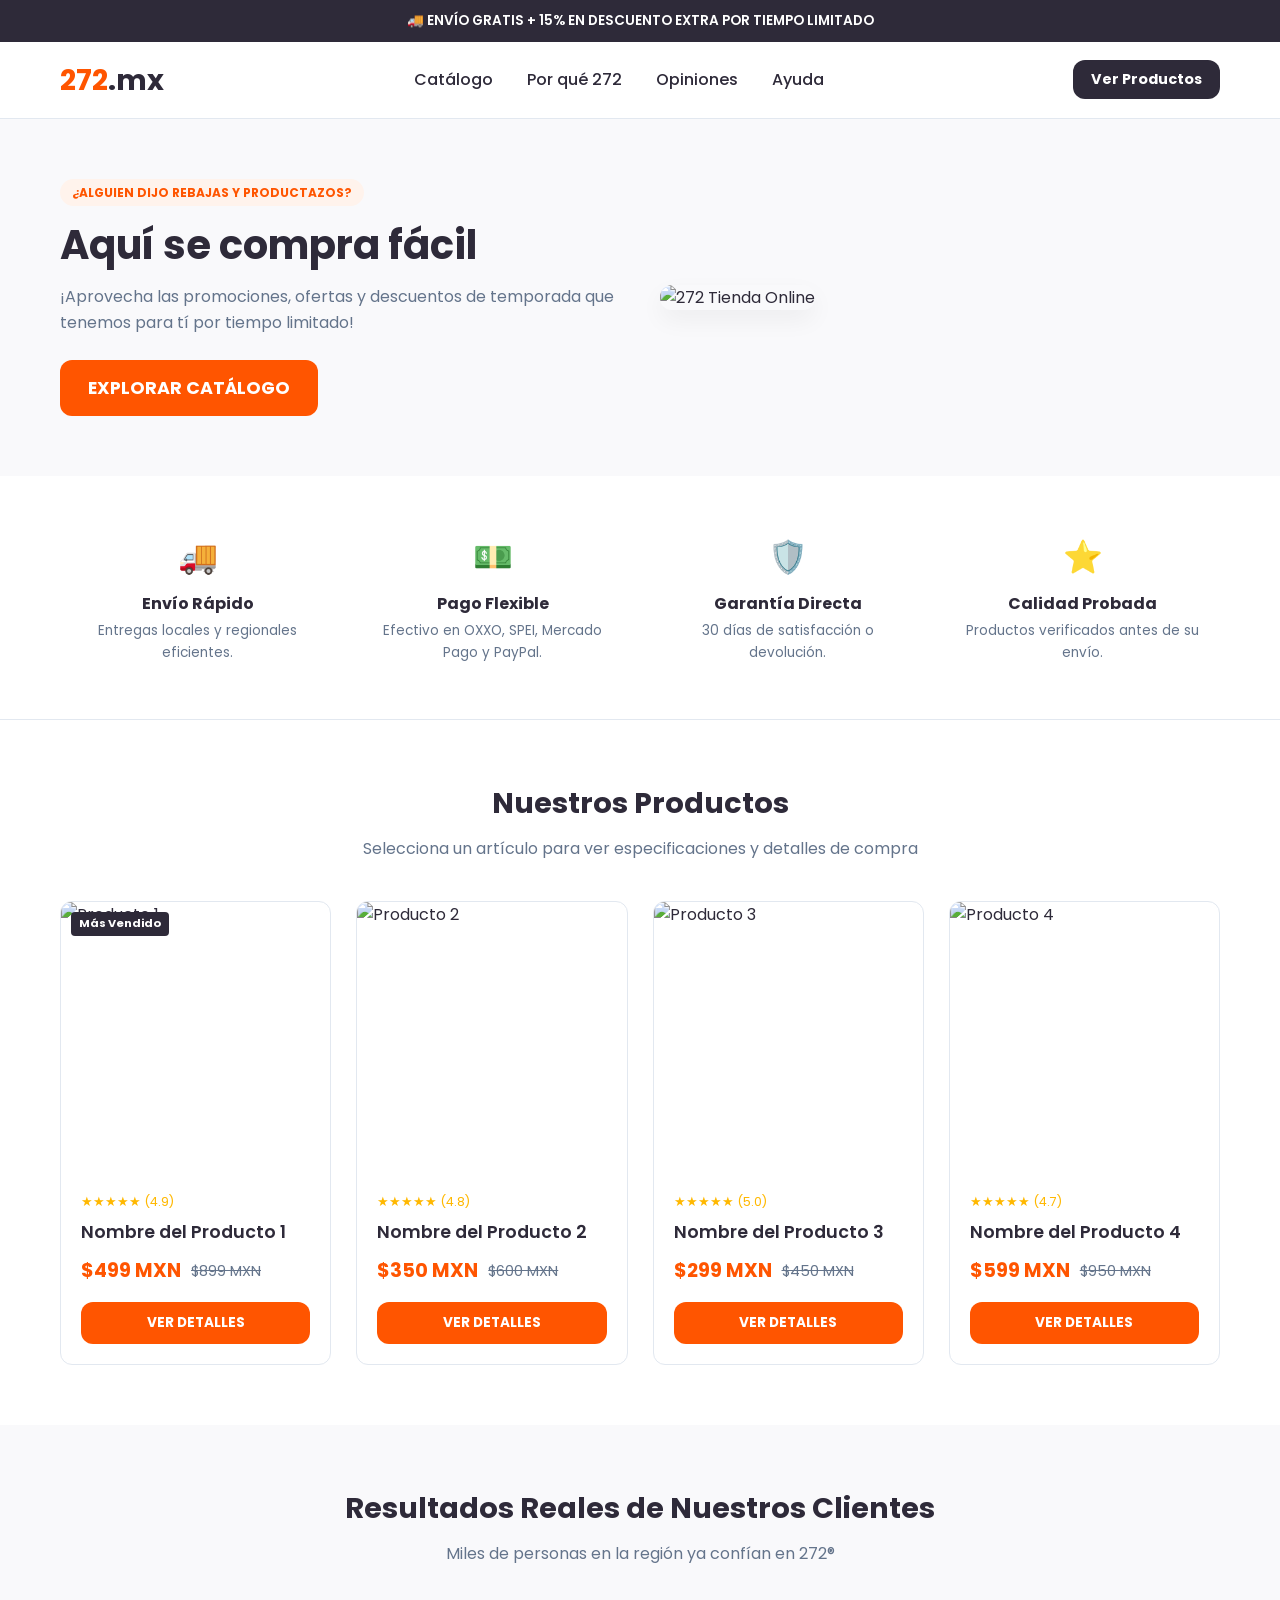
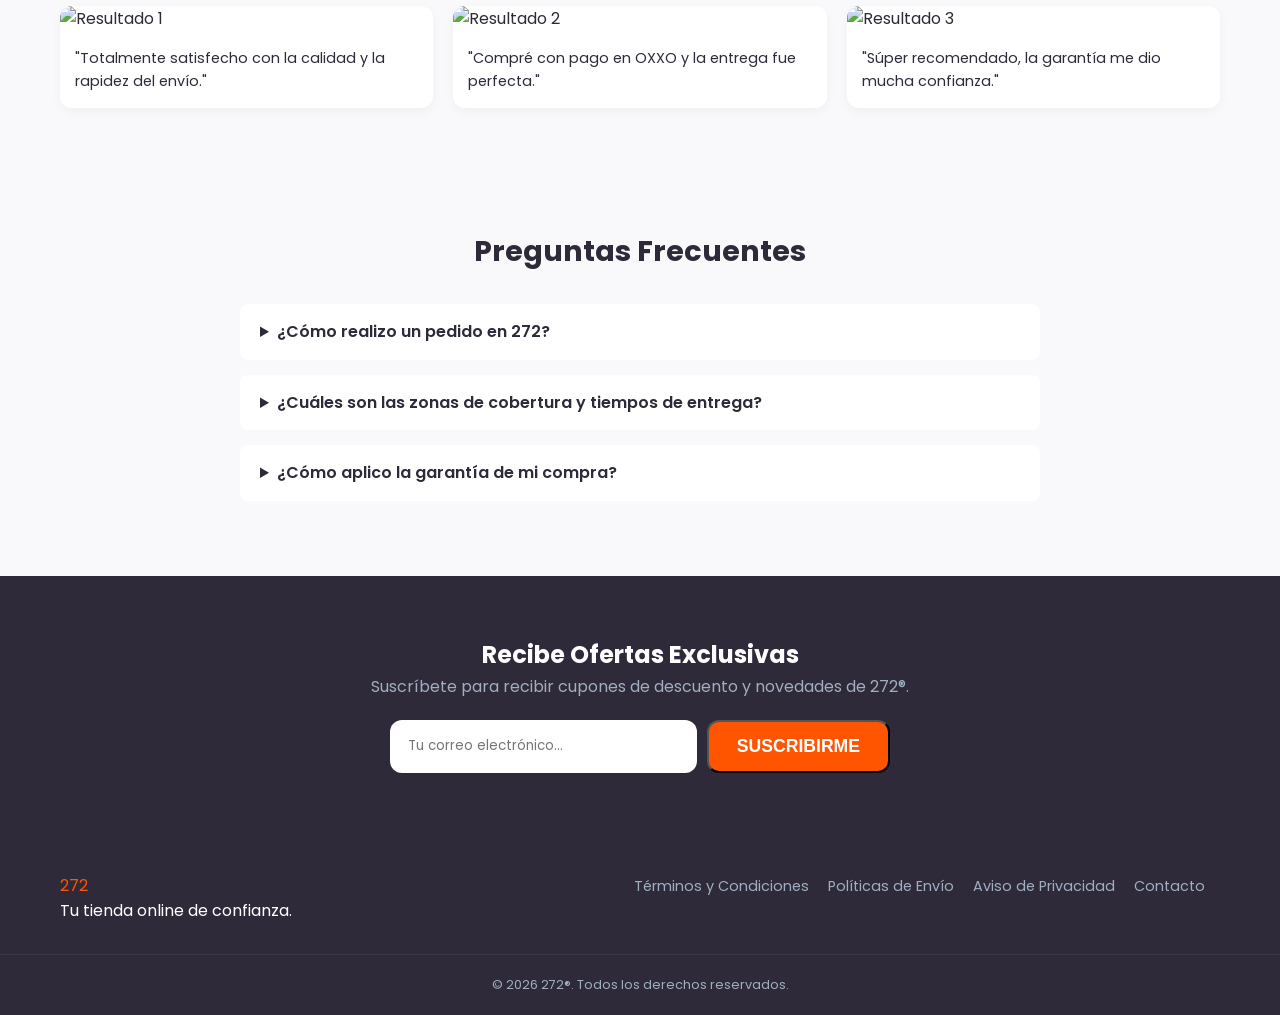
==== commit b0e16ac5: "Update index.html" ====
--- a/index.html
+++ b/index.html
@@ -3,7 +3,7 @@
 <head>
   <meta charset="UTF-8">
   <meta name="viewport" content="width=device-width, initial-scale=1.0">
-  <title> ¡Compra simple, seguro y en línea! </title>
+  <title> Pide simple, seguro y en línea </title>
   <link rel="preconnect" href="https://fonts.googleapis.com">
   <link rel="preconnect" href="https://fonts.gstatic.com" crossorigin>
   <link href="https://fonts.googleapis.com/css2?family=Poppins:wght@400;500;600;700&display=swap" rel="stylesheet">
@@ -38,9 +38,9 @@
   <section class="home-hero">
     <div class="container home-hero-grid">
       <div class="hero-text-content">
-        <span class="badge-tag"><!-- REEMPLAZAR: Etiqueta superior --> CALIDAD Y CONFIANZA GARANTIZADA</span>
+        <span class="badge-tag"><!-- REEMPLAZAR: Etiqueta superior --> ¿ALGUIEN DIJO REBAJAS Y PRODUCTAZOS? </span>
         <h1 class="hero-title"><!-- REEMPLAZAR: Título Principal Home --> Aquí se compra fácil </h1>
-        <p class="hero-description"><!-- REEMPLAZAR: Descripción marca --> Descubre nuestro catálogo de productos seleccionados con envío rápido local y garantía directa.</p>
+        <p class="hero-description"><!-- REEMPLAZAR: Descripción marca --> ¡Aprovecha las promociones, ofertas y descuentos de temporada que tenemos para tí por tiempo limitado! </p>
         <div class="hero-cta-group">
           <a href="#catalogo" class="btn btn-primary">EXPLORAR CATÁLOGO</a>
         </div>
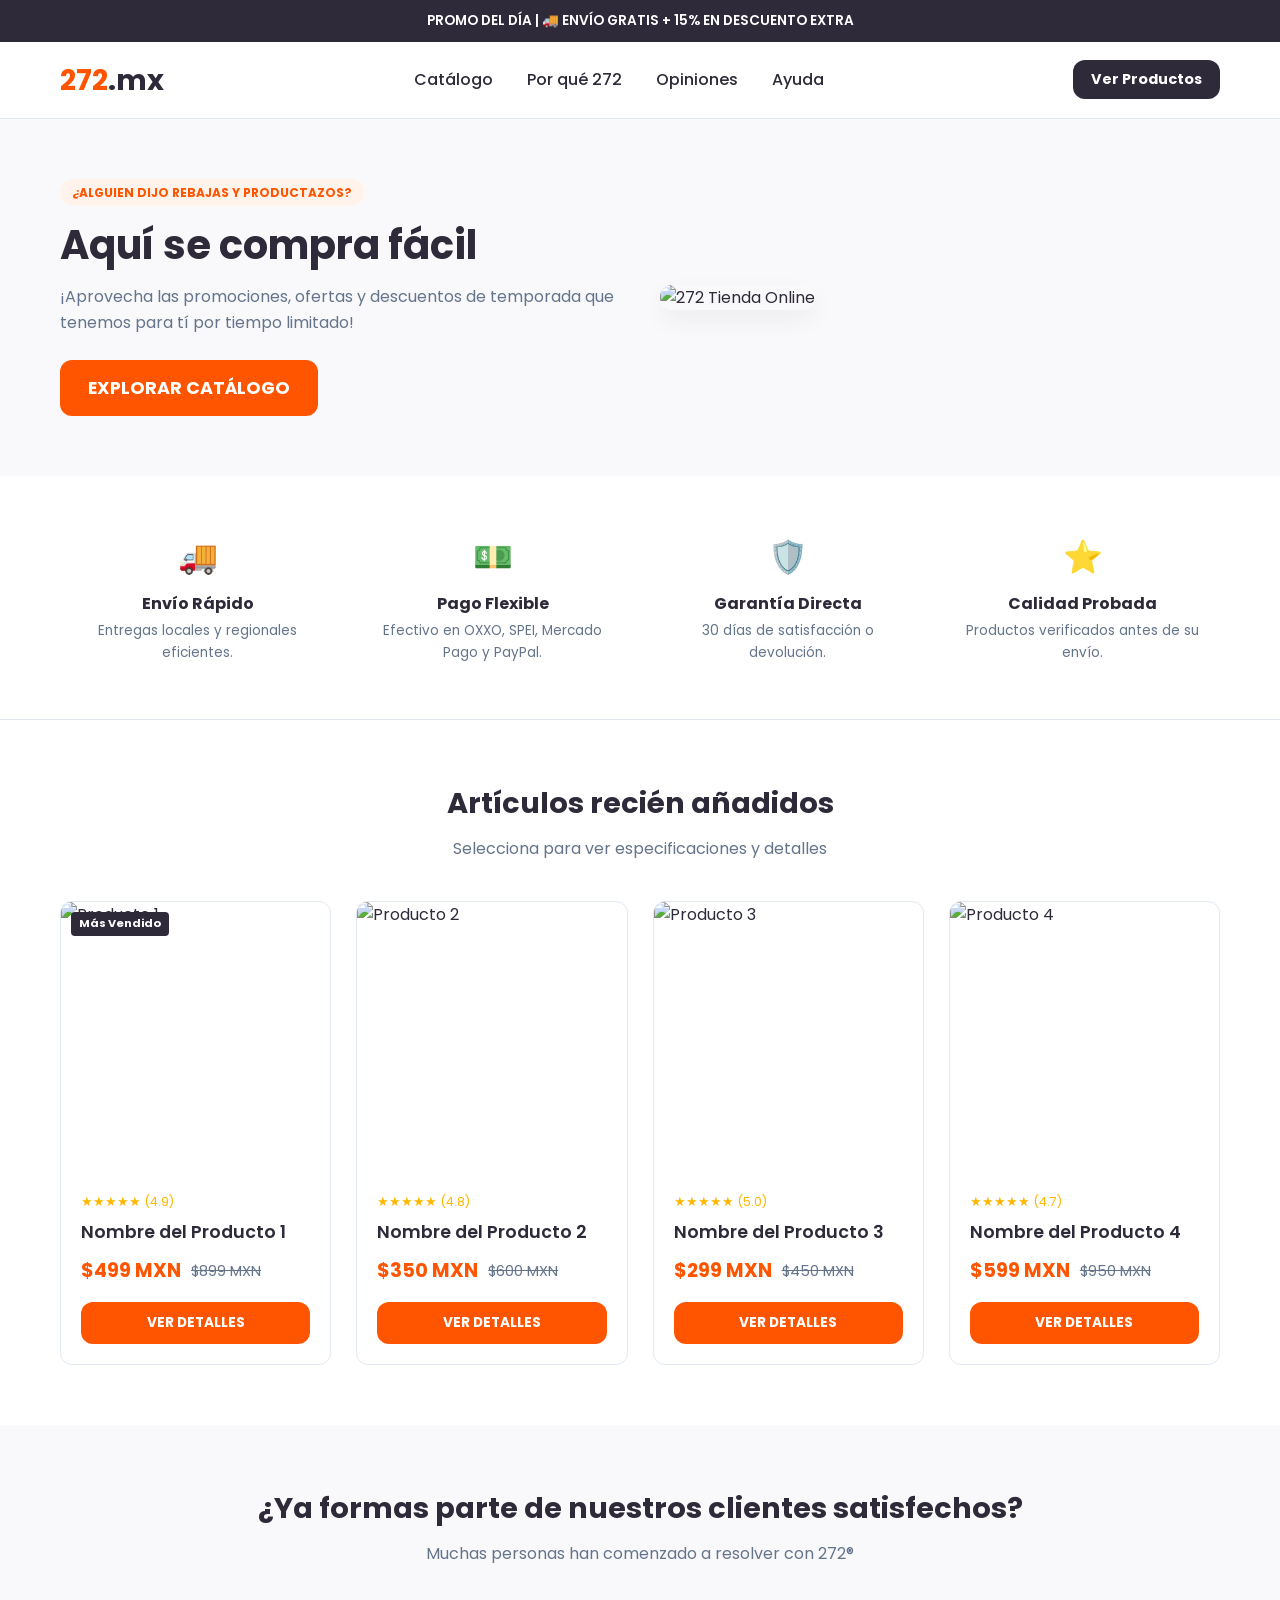
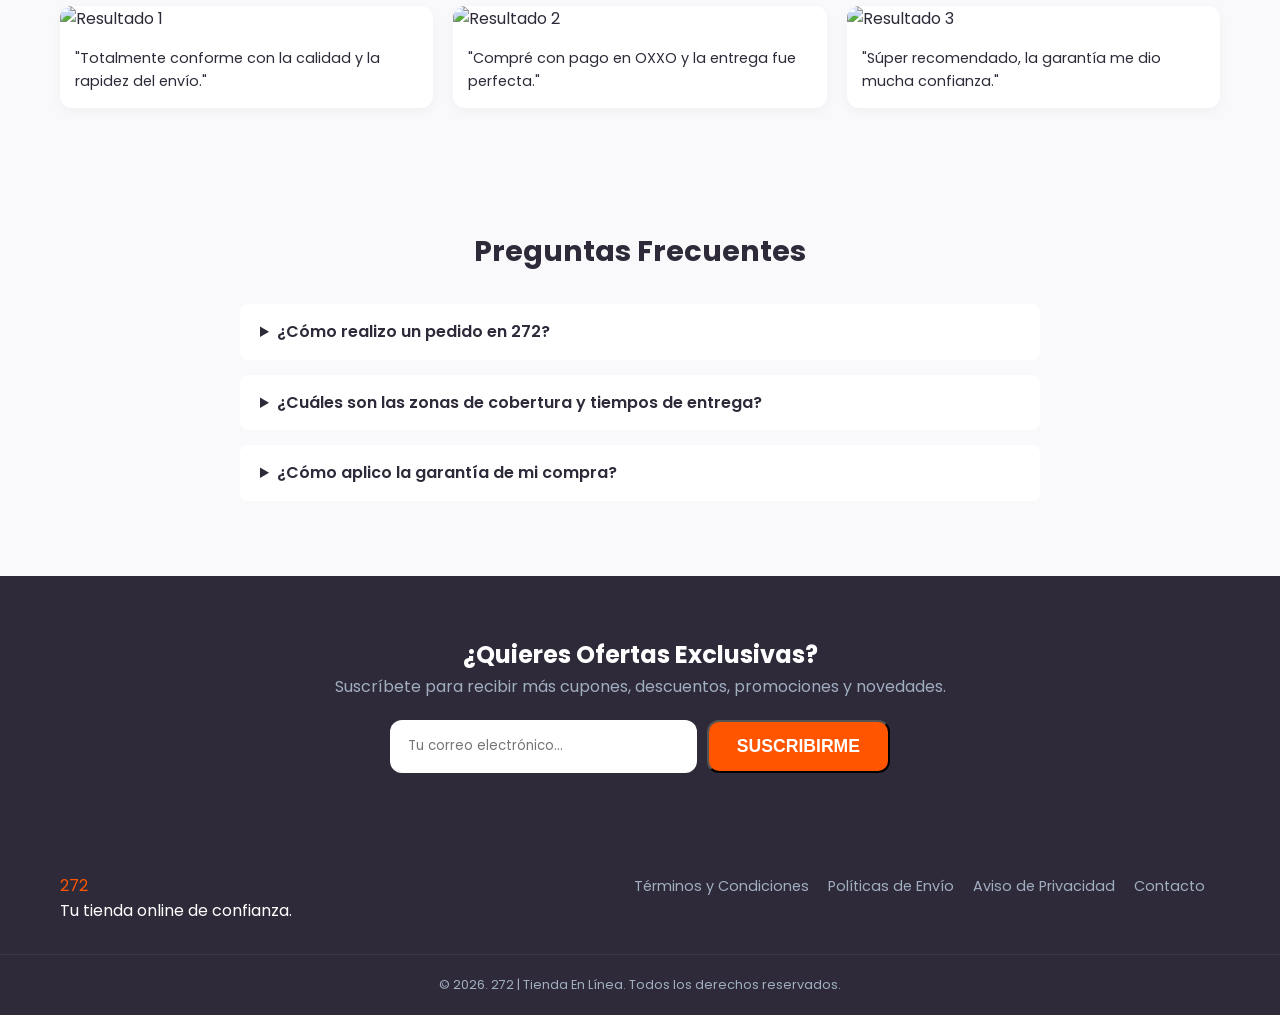
==== commit 72fa4d2f: "Update index.html" ====
--- a/index.html
+++ b/index.html
@@ -13,7 +13,7 @@
 
   <!-- 1. BARRA DE ANUNCIOS -->
   <div class="announcement-bar">
-    <p><!-- REEMPLAZAR: Texto top --> 🚚 ENVÍO GRATIS + 15% EN DESCUENTO EXTRA POR TIEMPO LIMITADO </p>
+    <p><!-- REEMPLAZAR: Texto top --> PROMO DEL DÍA | 🚚 ENVÍO GRATIS + 15% EN DESCUENTO EXTRA </p>
   </div>
 
   <!-- 2. ENCABEZADO Y NAVEGACIÓN -->
@@ -81,8 +81,8 @@
   <!-- 5. CATÁLOGO DE PRODUCTOS (GRID BLEAME: "Shop our products") -->
   <section class="catalog-section" id="catalogo">
     <div class="container">
-      <h2 class="section-title">Nuestros Productos</h2>
-      <p class="section-subtitle">Selecciona un artículo para ver especificaciones y detalles de compra</p>
+      <h2 class="section-title"> Artículos recién añadidos </h2>
+      <p class="section-subtitle"> Selecciona para ver especificaciones y detalles </p>
 
       <div class="products-grid">
 
@@ -162,13 +162,13 @@
   <!-- 6. PRUEBA SOCIAL / GALERÍA DE RESULTADOS (Estilo Bleame) -->
   <section class="social-proof-gallery" id="nosotros">
     <div class="container">
-      <h2 class="section-title">Resultados Reales de Nuestros Clientes</h2>
-      <p class="section-subtitle">Miles de personas en la región ya confían en 272®</p>
+      <h2 class="section-title"> ¿Ya formas parte de nuestros clientes satisfechos? </h2>
+      <p class="section-subtitle"> Muchas personas han comenzado a resolver con 272® </p>
 
       <div class="proof-grid">
         <div class="proof-card">
           <img src="https://via.placeholder.com/350x250?text=Resultado+1" alt="Resultado 1">
-          <p class="proof-caption">"Totalmente satisfecho con la calidad y la rapidez del envío."</p>
+          <p class="proof-caption">"Totalmente conforme con la calidad y la rapidez del envío."</p>
         </div>
         <div class="proof-card">
           <img src="https://via.placeholder.com/350x250?text=Resultado+2" alt="Resultado 2">
@@ -182,7 +182,7 @@
     </div>
   </section>
 
-  <!-- 7. PREGUNTAS FRECUENTES GENERALE DE LA TIENDA -->
+  <!-- 7. PREGUNTAS FRECUENTES GENERALES DE LA TIENDA -->
   <section class="faq-section" id="faq">
     <div class="container">
       <h2 class="section-title">Preguntas Frecuentes</h2>
@@ -209,8 +209,8 @@
   <!-- 8. NEWSLETTER / SUSCRIPCIÓN (Pie de página Bleame) -->
   <section class="newsletter-section">
     <div class="container text-center">
-      <h2>Recibe Ofertas Exclusivas</h2>
-      <p>Suscríbete para recibir cupones de descuento y novedades de 272®.</p>
+      <h2> ¿Quieres Ofertas Exclusivas? </h2>
+      <p>Suscríbete para recibir más cupones, descuentos, promociones y novedades.</p>
       <form class="newsletter-form" onsubmit="event.preventDefault();">
         <input type="email" placeholder="Tu correo electrónico..." required>
         <button type="submit" class="btn btn-primary">SUSCRIBIRME</button>
@@ -233,7 +233,7 @@
       </div>
     </div>
     <div class="footer-bottom">
-      <p>&copy; 2026 272®. Todos los derechos reservados.</p>
+      <p>&copy; 2026. 272 | Tienda En Línea. Todos los derechos reservados.</p>
     </div>
   </footer>
 
